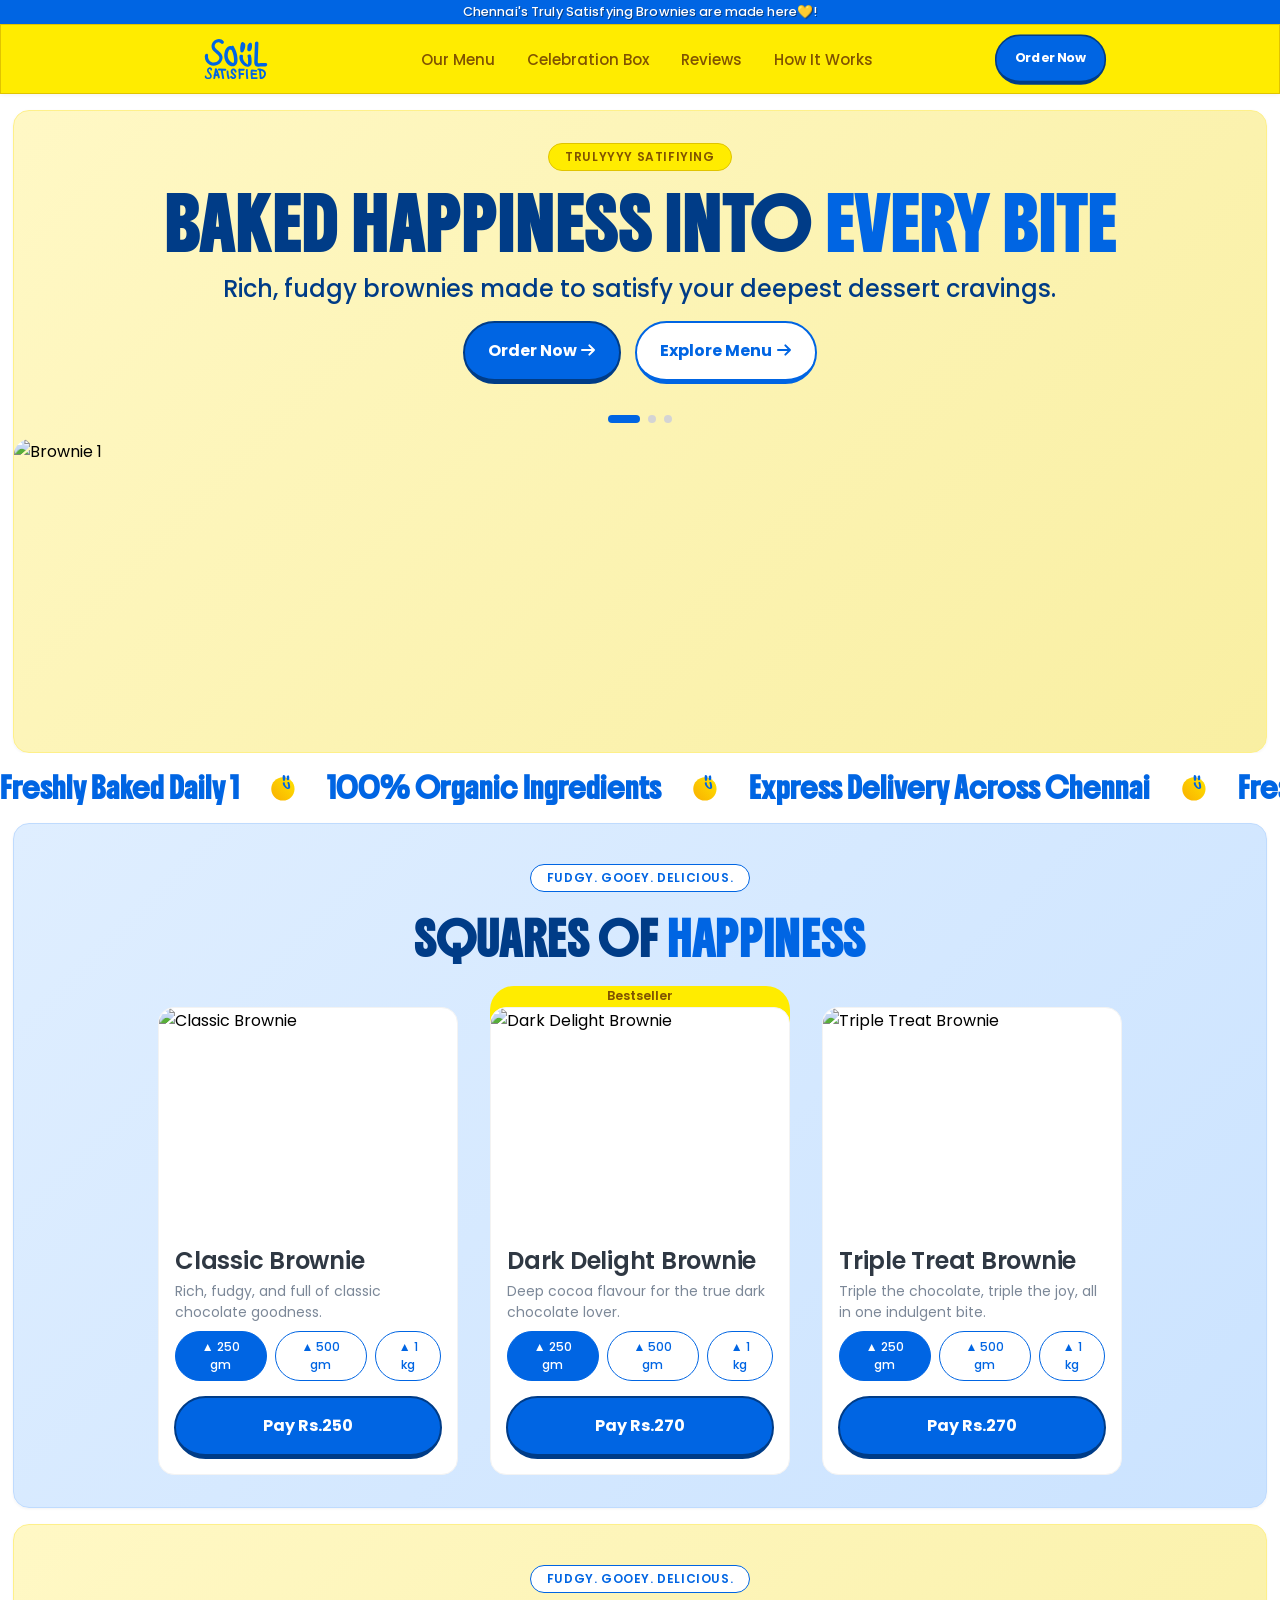
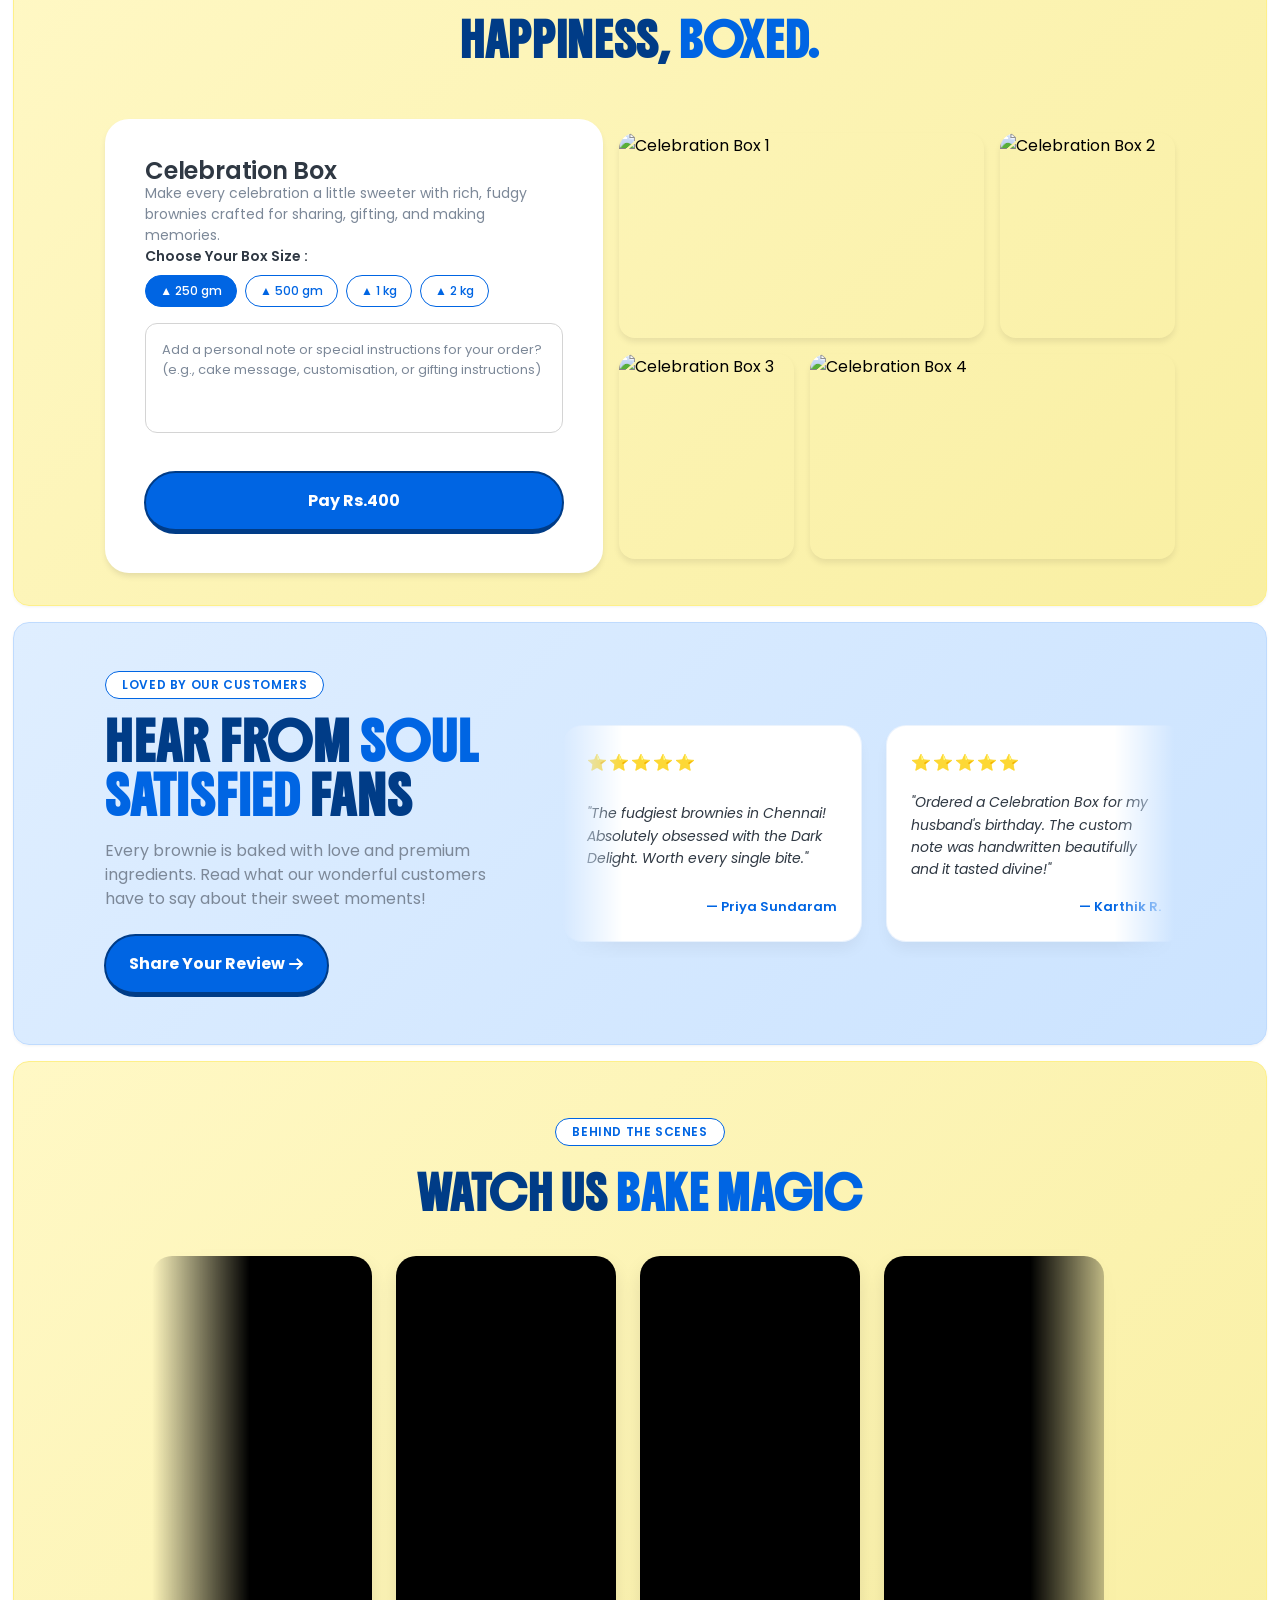
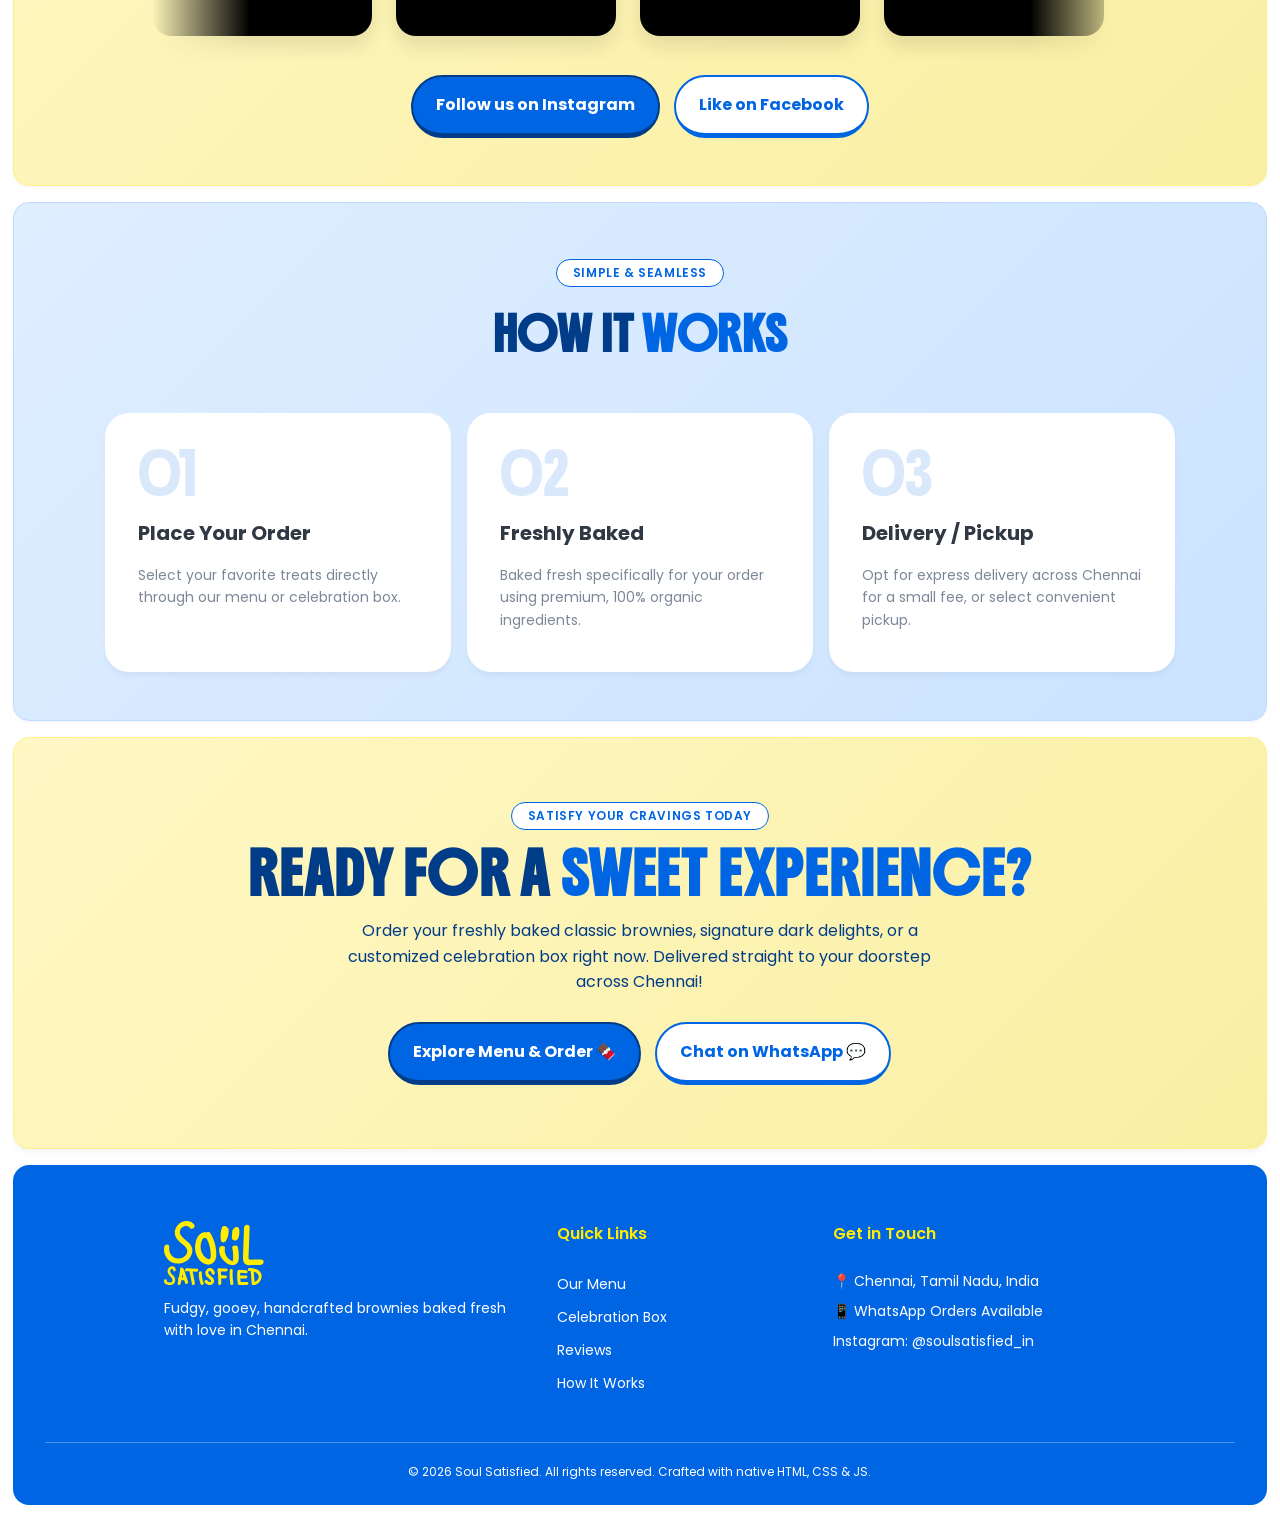
==== index.html @ 7619c9ec "Add files via upload" ====
<!DOCTYPE html>
<html lang="en">
<head>
    <meta charset="UTF-8">
    <meta name="viewport" content="width=device-width, initial-scale=1.0">
    <title>Soulsatisfied - Squares of Happiness</title>
    <!-- Google Fonts: Boldonse & Poppins -->
    <link rel="preconnect" href="https://fonts.googleapis.com">
    <link rel="preconnect" href="https://fonts.gstatic.com" crossorigin>
    <link href="https://fonts.googleapis.com/css2?family=Boldonse&family=Poppins:wght@400;500;600;700&display=swap" rel="stylesheet">
    <!-- Link to Separate CSS Stylesheet -->
    <link rel="stylesheet" href="styles/main.css">
</head>
<body>

    <!-- FIXED SHOUTOUT TOP BAR -->
    <div class="shoutout-bar">
        <p>Chennai's Truly Satisfying Brownies are made here💛!</p>
    </div>

    <!-- STICKY NAVBAR HEADER -->
    <header class="navbar-header">
        <!-- Logo Slot (Empty for your SVG code) -->
        <div class="nav-logo-slot">
            <svg width="183" height="49" viewBox="0 0 183 49" fill="none" xmlns="http://www.w3.org/2000/svg">
            <path d="M59.831 41.051C59.0086 40.2147 58.0761 39.2668 58.155 38.0372C58.1936 37.4443 58.4799 36.7563 59.172 36.6062C59.3163 36.5721 59.4665 36.5708 59.6114 36.6025C59.7564 36.6342 59.8923 36.698 60.009 36.7892C60.1197 36.8815 60.207 36.9986 60.2637 37.1309C60.3205 37.2631 60.3452 37.4069 60.3358 37.5504C60.3205 37.718 60.3559 37.8863 60.4373 38.0337C60.5188 38.1811 60.6426 38.3008 60.7929 38.3775C60.9644 38.4589 61.1539 38.4957 61.3435 38.4845C61.5332 38.4733 61.717 38.4144 61.8777 38.3135C62.0174 38.2268 62.1332 38.1068 62.2146 37.9643C62.296 37.8218 62.3405 37.6613 62.344 37.4974C62.3746 37.0253 62.2845 36.5533 62.0822 36.1254C61.88 35.6976 61.5721 35.3278 61.1875 35.0508C60.8176 34.8025 60.3934 34.6461 59.9504 34.5948C59.5074 34.5436 59.0586 34.5989 58.6415 34.7562C56.6498 35.4443 55.9008 37.5394 56.2074 39.1607C56.4644 40.5276 57.3657 41.4956 58.2376 42.4325C58.5276 42.7436 58.8269 43.0656 59.0949 43.395C59.4436 43.8214 59.9117 44.4783 59.9485 45.2249C59.9723 45.6878 59.8365 46.3521 59.3776 46.6888C58.6708 47.2158 57.496 46.9706 56.9325 46.8535C56.1982 46.6998 55.3299 46.3374 55.4346 45.4939C55.5153 44.8424 55.0454 44.5442 54.5736 44.5442C54.2942 44.5384 54.0225 44.636 53.811 44.8181C53.5994 45.0002 53.4631 45.254 53.4282 45.5305C53.3685 45.9857 53.4259 46.4487 53.5952 46.8757C53.7644 47.3028 54.0398 47.6798 54.3956 47.9715C55.1849 48.6339 56.2312 48.8279 57.0518 48.923C57.3521 48.9596 57.6542 48.9792 57.9568 48.9816C58.626 48.9935 59.2892 48.8546 59.8971 48.5754C60.7235 48.157 61.3622 47.4445 61.6868 46.579C62.2889 45.0254 61.8704 43.3529 60.4845 41.7445C60.288 41.5158 60.0659 41.2907 59.831 41.051Z" fill="#0065E3"/>
            <path d="M71.0396 44.3008C71.0626 44.2277 71.0767 44.1522 71.0818 44.0758C71.0974 43.9017 71.0686 43.7265 70.9979 43.5665C70.9273 43.4065 70.8173 43.267 70.678 43.1608L69.896 40.6887C69.7987 40.3813 69.7124 40.0647 69.6188 39.7445C69.1874 38.233 68.7413 36.6703 67.4913 35.7188C67.3809 35.6427 67.2552 35.5916 67.123 35.5691C66.9907 35.5467 66.8552 35.5534 66.7258 35.5888C66.3791 35.6683 66.0732 35.8706 65.8649 36.1579C65.7386 36.3286 65.6646 36.5322 65.6519 36.7439C65.6392 36.9556 65.6883 37.1665 65.7933 37.351L64.7121 43.1553C64.535 43.2561 64.3846 43.3975 64.2732 43.5677C64.1618 43.738 64.0926 43.9322 64.0714 44.1343C64.0588 44.2863 64.0796 44.4391 64.1322 44.5822C64.1848 44.7254 64.268 44.8554 64.3761 44.9632L63.8346 47.8618C63.8099 47.994 63.8154 48.1302 63.8507 48.26C63.886 48.3899 63.9501 48.5102 64.0384 48.612C64.1374 48.7303 64.2612 48.8257 64.401 48.8914C64.5408 48.9571 64.6933 48.9917 64.8479 48.9926H64.8681C65.1817 48.975 65.4795 48.8496 65.7107 48.6377C65.942 48.4258 66.0925 48.1406 66.1365 47.8306L66.623 45.2469H68.846L69.5086 47.3402C69.6739 47.8599 70.1493 48.2954 70.8413 48.0978C71.1856 47.9829 71.4764 47.7476 71.66 47.4354C71.7343 47.3224 71.7839 47.1951 71.8057 47.0618C71.8275 46.9284 71.821 46.792 71.7867 46.6614L71.0396 44.3008ZM68.1227 42.9577H67.0434L67.4454 40.804L67.5004 40.9869C67.5996 41.3078 67.6993 41.6262 67.7997 41.9421L68.1227 42.9577Z" fill="#0065E3"/>
            <path d="M78.6189 36.4251L70.7347 36.1104C70.4365 36.1065 70.1483 36.218 69.9307 36.4215C69.6729 36.6399 69.5049 36.9455 69.459 37.2797C69.3966 37.8927 69.8408 38.3776 70.4888 38.4014L72.921 38.4984L74.7567 48.2058C74.7816 48.3888 74.8624 48.5597 74.9882 48.6952C75.114 48.8308 75.2787 48.9244 75.4597 48.9634C75.5445 48.9833 75.6314 48.9931 75.7186 48.9926C76.082 48.988 76.4305 48.8476 76.6951 48.5992C76.8384 48.4685 76.9455 48.3032 77.006 48.1192C77.0664 47.9352 77.0782 47.7388 77.0402 47.5489L75.3478 38.5953L78.3766 38.7161C78.6746 38.7185 78.9623 38.6072 79.1806 38.405C79.4374 38.186 79.6046 37.8806 79.6505 37.5468C79.7111 36.9338 79.2687 36.4526 78.6189 36.4251Z" fill="#0065E3"/>
            <path d="M82.3269 39.5542C82.3434 38.9046 81.9194 38.4417 81.3154 38.4417H81.2897C80.9472 38.4603 80.6242 38.6066 80.3848 38.8515C80.1674 39.0501 80.0358 39.3249 80.0176 39.6183C79.9252 42.6306 80.4343 45.6311 81.5155 48.4455C81.566 48.5684 81.6448 48.6777 81.7456 48.7645C81.8464 48.8513 81.9663 48.9132 82.0956 48.9451C82.2048 48.9765 82.3179 48.9925 82.4315 48.9927C82.6497 48.9934 82.8642 48.9373 83.0538 48.8298C83.3235 48.6818 83.5303 48.4413 83.6359 48.153C83.7416 47.8648 83.7389 47.5481 83.6284 47.2616C82.6927 44.8021 82.2505 42.1835 82.3269 39.5542Z" fill="#0065E3"/>
            <path d="M89.2235 41.9715C89.0271 41.8104 88.8325 41.6512 88.6453 41.4884C87.3218 40.3465 86.9565 39.395 87.5274 38.5844C87.6262 38.4374 87.7769 38.3329 87.9496 38.2916C88.1061 38.2653 88.2663 38.2709 88.4206 38.308C88.5748 38.3451 88.72 38.413 88.8472 38.5075C89.4236 38.901 89.7228 39.6347 89.989 40.2825L90.0789 40.5003C90.1379 40.663 90.2452 40.8039 90.3865 40.9043C90.5279 41.0046 90.6966 41.0597 90.8701 41.062C91.0967 41.0569 91.319 40.9995 91.5196 40.8944C91.7202 40.7893 91.8938 40.6394 92.0266 40.4563C92.1542 40.2975 92.2367 40.1074 92.2655 39.9059C92.2942 39.7044 92.2681 39.4989 92.1899 39.3108C91.5658 37.8177 90.681 36.2568 88.8619 36.0171C88.4466 35.96 88.0242 35.9853 87.6188 36.0914C87.2133 36.1976 86.8329 36.3825 86.4994 36.6356C85.734 37.2208 85.2139 38.0686 85.04 39.0144C84.6913 40.8443 85.8404 42.2752 86.8647 43.1609C87.0721 43.3439 87.2869 43.5122 87.4962 43.6787C87.9003 43.9888 88.2841 44.3244 88.6453 44.6833C89.0712 45.1298 89.5411 45.7117 89.3795 46.2607C89.2712 46.6266 88.6765 46.7584 88.3075 46.709C87.5733 46.6102 87.0134 46.0283 86.5141 45.5141L86.3672 45.364C85.8716 44.8608 85.1594 45.0383 84.7151 45.4738C84.3076 45.8691 84.091 46.5223 84.583 47.0219C85.5357 47.9899 86.6701 48.9963 88.2121 48.9963C88.3995 48.9958 88.5867 48.9811 88.7719 48.9524C89.6912 48.8154 90.5215 48.3288 91.0885 47.5946C91.3437 47.2653 91.5273 46.8867 91.6278 46.4829C91.7283 46.079 91.7434 45.6588 91.6723 45.2488C91.4043 43.7611 90.3029 42.8516 89.2235 41.9715Z" fill="#0065E3"/>
            <path d="M100.443 41.5818L97.0582 41.5653C97.0013 40.5808 96.9205 39.6 96.8214 38.6466L100.847 38.6229C101.174 38.6108 101.484 38.4769 101.717 38.2477C101.946 38.041 102.089 37.7564 102.117 37.4499C102.133 37.3073 102.117 37.1631 102.073 37.0269C102.028 36.8906 101.954 36.7655 101.857 36.6599C101.759 36.5542 101.641 36.4705 101.508 36.4142C101.376 36.358 101.233 36.3305 101.089 36.3337L96.4121 36.3593C96.1275 36.019 95.5897 35.9531 95.0812 36.2001C94.8329 36.3086 94.6262 36.4938 94.4916 36.7284C94.3571 36.9631 94.3019 37.2346 94.3341 37.503C94.7903 40.9415 94.9591 44.4119 94.8389 47.8783C94.8169 48.5169 95.2501 48.9927 95.8504 48.9927H95.8742C96.2131 48.9724 96.5326 48.8284 96.7719 48.5883C96.9886 48.3871 97.12 48.1108 97.139 47.8161C97.1849 46.5041 97.1922 45.1738 97.161 43.8581L100.21 43.8727C100.532 43.8625 100.839 43.7319 101.069 43.5068C101.301 43.2988 101.447 43.0115 101.477 42.7016C101.494 42.5581 101.479 42.4126 101.435 42.2751C101.39 42.1376 101.316 42.0114 101.218 41.905C101.12 41.7987 101 41.7147 100.866 41.6589C100.732 41.6031 100.588 41.5768 100.443 41.5818Z" fill="#0065E3"/>
            <path d="M105.948 37.7535C106 37.0033 105.425 36.6446 104.829 36.6758C104.525 36.6825 104.235 36.8026 104.015 37.0123C103.796 37.222 103.664 37.5061 103.644 37.8084C103.404 41.2786 103.564 44.7649 104.124 48.1984C104.148 48.426 104.26 48.6355 104.435 48.7833C104.61 48.9312 104.836 49.0061 105.065 48.9926C105.189 48.9922 105.313 48.975 105.432 48.9413C106.007 48.784 106.534 48.2515 106.411 47.5452C105.88 44.3098 105.725 41.0243 105.948 37.7535Z" fill="#0065E3"/>
            <path d="M116.933 46.5864H116.909L112.052 46.6888C111.907 45.7739 111.8 44.837 111.736 43.9074L115.885 43.9953H115.905C116.218 43.9755 116.515 43.8474 116.744 43.633C116.973 43.4185 117.12 43.1312 117.159 42.8205C117.173 42.6778 117.157 42.5336 117.112 42.3975C117.066 42.2614 116.992 42.1364 116.895 42.0309C116.797 41.9254 116.678 41.8417 116.546 41.7854C116.414 41.7291 116.271 41.7015 116.127 41.7043L111.652 41.6091C111.652 40.9504 111.668 40.2916 111.705 39.6493L116.057 40.0336C116.206 40.0387 116.353 40.0143 116.492 39.9619C116.631 39.9094 116.757 39.8299 116.865 39.728C117.129 39.5107 117.298 39.1998 117.337 38.8607C117.373 38.2312 116.981 37.803 116.312 37.7444L111.018 37.276C110.793 37.2656 110.571 37.33 110.387 37.459C110.143 37.5224 109.924 37.6605 109.763 37.8537C109.601 38.047 109.504 38.2858 109.486 38.5368C109.186 41.7541 109.327 44.9972 109.906 48.1765C109.942 48.4099 110.066 48.6209 110.252 48.7664C110.439 48.9119 110.674 48.9811 110.91 48.9597C111.001 48.986 111.096 48.9995 111.191 48.9999H111.211L116.678 48.8847C117.009 48.8679 117.323 48.729 117.557 48.4949C117.782 48.2917 117.921 48.0112 117.946 47.7099C117.962 47.568 117.948 47.4244 117.904 47.2884C117.861 47.1525 117.789 47.0273 117.693 46.9211C117.597 46.8149 117.48 46.7302 117.349 46.6725C117.218 46.6148 117.076 46.5854 116.933 46.5864Z" fill="#0065E3"/>
            <path d="M127.796 40.513C127.04 38.2586 125.105 36.9155 121.709 36.2897C121.57 36.1221 121.385 35.9983 121.176 35.9334C120.968 35.8684 120.745 35.8651 120.534 35.9237C120.428 35.9556 120.326 36.0011 120.232 36.0591C119.796 36.0061 119.328 35.9585 118.807 35.9127C118.666 35.9055 118.526 35.9262 118.393 35.9736C118.26 36.0211 118.138 36.0943 118.034 36.189C117.759 36.4128 117.578 36.7315 117.528 37.082C117.456 37.7865 117.99 38.1525 118.552 38.2019C118.91 38.2348 119.286 38.2678 119.664 38.308L120.459 48.1619C120.471 48.2924 120.513 48.4185 120.582 48.5297C120.652 48.641 120.747 48.7344 120.859 48.8023C121.046 48.9224 121.265 48.986 121.487 48.9853C121.591 48.9861 121.695 48.9719 121.795 48.9432C121.844 48.9289 121.892 48.9112 121.939 48.8901C122.138 48.9351 122.345 48.9351 122.544 48.8901C123.463 48.6945 124.333 48.3158 125.101 47.7769C125.87 47.2379 126.521 46.5498 127.016 45.7537C128.072 44.0886 128.354 42.1709 127.796 40.513ZM125.364 44.2917C124.793 45.3676 123.827 46.1815 122.667 46.5626L122.034 38.7124C123.809 39.1717 124.942 39.9933 125.494 41.1974C125.714 41.6881 125.817 42.2229 125.794 42.7598C125.771 43.2967 125.624 43.821 125.364 44.2917Z" fill="#0065E3"/>
            <path d="M72.1977 16.4503C70.988 15.2536 69.6003 14.2545 68.3282 13.1255C67.7018 12.5831 67.1221 11.9894 66.5953 11.3505C66.2297 10.8579 65.9258 10.3227 65.6903 9.75667C65.1194 7.92681 65.9216 5.73097 67.7095 4.53972C68.5872 3.93975 69.6638 3.70199 70.7136 3.87633C71.7633 4.05068 72.7044 4.62357 73.3395 5.47479C73.9269 6.26529 75.3257 6.1189 76.093 5.41623C76.4816 5.08258 76.7269 4.61305 76.7785 4.10442C76.83 3.59579 76.6839 3.08682 76.3702 2.68241C73.4772 -1.21338 67.1368 -0.761398 63.7041 3.36129C60.534 7.17107 61.3178 11.7549 64.1061 14.7577C65.2075 15.9489 66.5274 16.9279 67.7683 17.9746C69.0092 19.0213 70.1987 20.0954 70.8136 21.4093C71.0931 21.9456 71.2266 22.5456 71.201 23.1495C71.19 24.165 70.7604 25.1898 70.1198 26.048C68.7173 27.9254 66.3769 28.736 64.2457 28.6958C59.7593 28.6098 56.7195 24.2529 57.4537 19.9252C57.6373 18.8804 56.7066 18.0112 55.7062 18.0332C54.5956 18.0569 53.742 18.9591 53.5658 20.0076C52.7636 24.7652 55.2307 29.4625 59.2912 31.4497C63.6968 33.6071 69.938 32.5202 73.2826 27.9291C74.7805 25.876 75.4689 23.2318 74.9163 20.9609C74.474 19.1805 73.4552 17.6965 72.1977 16.4503Z" fill="#0065E3"/>
            <path d="M88.9189 9.31018C88.7675 9.05678 88.5633 8.83876 88.3201 8.67088C88.0768 8.503 87.8002 8.38918 87.509 8.33713C87.2178 8.28508 86.9188 8.296 86.6322 8.36917C86.3456 8.44234 86.0781 8.57604 85.8478 8.76122C84.3977 8.37146 82.7382 8.71364 81.3156 9.78594C79.5111 11.1437 78.4354 13.3231 77.8278 15.3652C76.6677 19.2079 76.9265 23.2062 78.4777 26.5841C79.9756 29.8449 83.1035 33.2192 87.0777 33.3546C89.5302 33.4388 91.7348 31.8907 92.7003 29.5558C93.5576 27.4917 93.3906 25.1641 93.2694 23.0946C92.991 18.2107 91.4957 13.4731 88.9189 9.31018ZM88.4508 28.9044C87.7716 29.5522 86.4316 28.8111 85.8699 28.4689C84.8547 27.8276 83.9804 26.9879 83.2999 26.0004C81.9393 23.9961 81.2705 21.6047 81.3945 19.1878C81.4583 17.7158 81.7931 16.2681 82.3821 14.9169C82.6501 14.2984 82.9971 13.561 83.5514 13.1181C83.7073 12.9751 83.8966 12.8732 84.1021 12.8217C84.1737 12.8071 84.4087 12.8949 84.2857 12.7833C84.5188 12.9962 84.7959 13.1558 85.0975 13.2506C85.3991 13.3454 85.7179 13.3733 86.0314 13.3322C87.1919 15.5299 88.0284 17.8829 88.515 20.3187C88.8261 21.8438 89.006 23.3926 89.0529 24.9482C89.0768 25.9363 89.3411 28.0553 88.4508 28.9044Z" fill="#0065E3"/>
            <path d="M127.734 29.3619L123.042 29.4369C121.689 29.457 120.066 29.7205 118.767 29.4827C118.056 29.3527 118.053 28.5677 118.033 27.8687C118.007 26.5677 118.126 25.2264 118.174 23.9162L118.864 5.02466C118.906 3.881 118.152 2.91849 116.944 2.9441C115.843 2.96789 114.631 3.96517 114.589 5.11433C114.329 12.2508 114.071 19.3873 113.814 26.5238C113.71 29.3729 113.814 32.7453 116.995 33.5669C118.537 33.9622 120.375 33.7225 121.999 33.6968L127.303 33.6127C130.052 33.5706 130.487 29.3125 127.734 29.3619Z" fill="#0065E3"/>
            <path d="M109.726 19.6818C109.306 18.035 105.113 18.8273 105.532 20.4669C106.118 22.731 106.378 25.0667 106.304 27.4039C106.268 28.478 106.266 29.5997 105.983 30.6702C105.983 30.6995 105.88 30.8843 105.816 31.016C105.537 30.8331 105.102 30.6501 104.852 30.4671C100.95 27.8229 99.2737 24.0991 100.032 20.3607C100.177 19.6507 99.1324 19.0688 98.0292 19.0908C96.8121 19.1164 95.9016 19.7386 95.7566 20.4522C94.993 24.2144 96.4542 28.0315 99.8116 30.9685C101.455 32.4067 104.138 34.6904 107.654 33.4113C109.335 32.8002 110.018 31.662 110.258 30.5805C110.499 29.4991 110.543 28.3938 110.58 27.3142C110.658 24.7427 110.37 22.1731 109.726 19.6818ZM105.733 31.1752V31.1862C105.671 31.1917 105.678 31.1807 105.733 31.1752Z" fill="#0065E3"/>
            <path d="M106.791 5.97065C106.94 5.63346 107.164 5.3339 107.445 5.0939C107.725 4.85391 108.056 4.67955 108.413 4.58361C109.605 4.32011 110.638 4.93129 110.855 6.06764C111.094 7.3666 111.136 8.69407 110.98 10.0055C110.878 10.7737 110.72 11.5333 110.506 12.2782C110.324 13.0442 109.918 13.7391 109.339 14.2746C108.237 15.2572 106.615 15.1694 105.794 14.1977C105.177 13.4658 105.218 12.5143 105.3 11.5572C105.414 10.28 105.527 8.99908 105.638 7.71452C105.699 7.03747 106.174 6.36956 106.791 5.97065Z" fill="#0065E3"/>
            <path d="M97.5537 5.31191C97.6951 4.81785 98.2439 4.28353 98.69 4.04016C99.1801 3.77483 99.8667 3.66137 100.359 3.82606C100.619 3.90269 100.858 4.03742 101.059 4.22005C101.259 4.40267 101.415 4.62838 101.515 4.88006C101.839 4.97232 102.128 5.15754 102.347 5.41264C102.567 5.66774 102.705 5.98145 102.747 6.31468C103.114 9.3669 102.371 12.4832 100.693 15.3176C100.245 16.0752 99.1985 16.4357 98.444 16.3314C98.0491 16.2853 97.6802 16.1115 97.3937 15.8365C97.1073 15.5615 96.9191 15.2006 96.858 14.8089C96.3606 11.7 96.6396 8.48856 97.5537 5.31191Z" fill="#0065E3"/>
            </svg>

        </div>

        <!-- Nav Links -->
        <nav class="nav-links">
            <a href="#products">Our Menu</a>
            <a href="#celebration">Celebration Box</a>
            <a href="#reviews">Reviews</a>
            <a href="#process">How It Works</a>
        </nav>

        <!-- Nav CTA Button -->
        <div class="nav-action">
            <a href="#products" class="btn-primary nav-cta-btn">
                Order Now
            </a>
        </div>
    </header>

    <!-- OUTER CONTAINER 100% WIDTH -->
    <div class="page-container">

        <!-- <div class="dummy-section">

        </div> -->

        <!-- HERO SECTION CONTAINER -->
        <section class="hero-section">

            <!-- FIRST DIV OF HERO SECTION: Header & Actions -->
            <div class="hero-header">
                <div class="badge-yellow">
                    TRULYYYY SATIFIYING
                </div>
                <h1 class="hero-title">
                    BAKED HAPPINESS INTO <span>EVERY BITE</span>
                </h1>
                <p class="hero-description">
                    Rich, fudgy brownies made to satisfy your deepest dessert cravings.
                </p>
                <div class="hero-actions">
                   <button class="btn-primary">
                        Order Now
                        <svg style="width:16px; height:16px;" fill="none" stroke="currentColor" stroke-width="3" viewBox="0 0 24 24"><path stroke-linecap="round" stroke-linejoin="round" d="M14 5l7 7m0 0l-7 7m7-7H3"></path></svg>
                    </button>
                    <button class="btn-outline">
                        Explore Menu 
                        <svg style="width:16px; height:16px;" fill="none" stroke="currentColor" stroke-width="3" viewBox="0 0 24 24"><path stroke-linecap="round" stroke-linejoin="round" d="M14 5l7 7m0 0l-7 7m7-7H3"></path></svg>
                    </button>
                </div>
            </div>

            <!-- SECOND DIV OF HERO SECTION: Image Carousel & Indicators Above -->
            <div class="carousel-wrapper-outer">
                
                <!-- SLIDE INDICATORS -->
                <div class="carousel-dots" id="carousel-dots">
                    <button onclick="currentSlide(0)" class="dot active"></button>
                    <button onclick="currentSlide(1)" class="dot inactive"></button>
                    <button onclick="currentSlide(2)" class="dot inactive"></button>
                </div>

                <!-- CAROUSEL WRAPPER -->
                <div class="carousel-container">
                    <div id="carousel-slides" class="carousel-slides">
                        <!-- Slide 1 -->
                        <div class="slide">
                            <img src="./assets/slide1.png" alt="Brownie 1">
                        </div>
                        <!-- Slide 2 -->
                        <div class="slide">
                            <img src="./assets/slide2.png" alt="Brownie 2">
                        </div>
                        <!-- Slide 3 -->
                        <div class="slide">
                            <img src="./assets/slide1.png" alt="Brownie 3">
                        </div>
                    </div>
                </div>

            </div>

        </section>

        <!-- INFINITE SCROLLING TEXT MARQUEE -->
        <div class="marquee-section">
            <div class="animate-marquee">
                <div class="marquee-track">
                    <div class="marquee-item">Freshly Baked Daily 1</div>
                    <div class="marquee-icon"> 
                        <svg width="24" height="26" viewBox="0 0 47 52" fill="none" xmlns="http://www.w3.org/2000/svg">
                            <path d="M23.2954 51.041C36.1611 51.041 46.5908 40.6365 46.5908 27.8017C46.5908 14.967 36.1611 4.56244 23.2954 4.56244C10.4297 4.56244 2.28882e-05 14.967 2.28882e-05 27.8017C2.28882e-05 40.6365 10.4297 51.041 23.2954 51.041Z" fill="url(#paint0_linear_302_404)"/>
                            <path d="M36.0465 14.8978C35.4642 13.3689 31.6327 14.1027 32.2151 15.6316C33.012 17.7721 33.5331 19.9126 33.717 22.1142C33.8089 23.1233 33.9316 24.1629 33.7783 25.172C33.7783 25.2026 33.717 25.386 33.6557 25.5083C33.3798 25.3249 32.9507 25.172 32.7055 24.9885C28.7514 22.5117 26.759 19.0258 27.0349 15.5399C27.0962 14.8672 26.054 14.3168 25.0119 14.3474C23.8778 14.3779 23.1115 14.9589 23.0502 15.6316C22.7743 19.1481 24.5827 22.7257 28.0464 25.4472C29.7323 26.7926 32.5216 28.9331 35.6481 27.7405C37.15 27.1596 37.6711 26.1199 37.763 25.0803C37.855 24.0712 37.763 23.0315 37.7017 22.0225C37.5178 19.6374 36.9354 17.2523 36.0465 14.8978ZM33.6557 25.6612C33.625 25.6612 33.625 25.6612 33.6557 25.6612C33.5944 25.6612 33.5944 25.6612 33.6557 25.6612Z" fill="#0065E3"/>
                            <path d="M31.7247 2.08562C31.9392 1.47406 32.4296 0.923657 33.0733 0.801345C34.1462 0.55672 35.1883 1.1377 35.5255 2.17736C35.8933 3.3699 36.0772 4.6236 36.1079 5.84672C36.1079 6.55001 36.0466 7.25331 35.924 7.9566C35.832 8.6599 35.5868 9.30204 35.0657 9.82186C34.1462 10.7392 32.6136 10.6475 31.7553 9.76071C31.081 9.08799 31.0197 8.20123 30.989 7.28389C30.9584 6.09134 30.8971 4.8988 30.8664 3.70626C30.8358 3.0947 31.2036 2.45256 31.7247 2.08562Z" fill="#0065E3"/>
                            <path d="M23.0502 1.47402C23.1115 1.01535 23.5712 0.526103 23.9697 0.281479C24.3988 0.0368544 25.0119 -0.085458 25.5023 0.0674322C26.0847 0.2509 26.4832 0.617837 26.6977 1.04593C27.3108 1.2294 27.8318 1.71865 28.0158 2.39136C28.7207 5.23512 28.3836 8.17061 27.1268 10.8003C26.7897 11.5036 25.8701 11.84 25.1345 11.7482C24.3682 11.6565 23.6938 11.0755 23.4793 10.3111C22.6517 7.43674 22.5597 4.44009 23.0502 1.47402Z" fill="#0065E3"/>
                            <defs>
                                <linearGradient id="paint0_linear_302_404" x1="3.62752" y1="47.4209" x2="53.86" y2="-2.93288" gradientUnits="userSpaceOnUse">
                                    <stop stop-color="#FAB301"/>
                                    <stop offset="1" stop-color="#FFEC00"/>
                                </linearGradient>
                            </defs>
                        </svg>
                    </div>
                    <div class="marquee-item">100% Organic Ingredients</div>
                    <div class="marquee-icon">
                         <svg width="24" height="26" viewBox="0 0 47 52" fill="none" xmlns="http://www.w3.org/2000/svg">
                            <path d="M23.2954 51.041C36.1611 51.041 46.5908 40.6365 46.5908 27.8017C46.5908 14.967 36.1611 4.56244 23.2954 4.56244C10.4297 4.56244 2.28882e-05 14.967 2.28882e-05 27.8017C2.28882e-05 40.6365 10.4297 51.041 23.2954 51.041Z" fill="url(#paint0_linear_302_404)"/>
                            <path d="M36.0465 14.8978C35.4642 13.3689 31.6327 14.1027 32.2151 15.6316C33.012 17.7721 33.5331 19.9126 33.717 22.1142C33.8089 23.1233 33.9316 24.1629 33.7783 25.172C33.7783 25.2026 33.717 25.386 33.6557 25.5083C33.3798 25.3249 32.9507 25.172 32.7055 24.9885C28.7514 22.5117 26.759 19.0258 27.0349 15.5399C27.0962 14.8672 26.054 14.3168 25.0119 14.3474C23.8778 14.3779 23.1115 14.9589 23.0502 15.6316C22.7743 19.1481 24.5827 22.7257 28.0464 25.4472C29.7323 26.7926 32.5216 28.9331 35.6481 27.7405C37.15 27.1596 37.6711 26.1199 37.763 25.0803C37.855 24.0712 37.763 23.0315 37.7017 22.0225C37.5178 19.6374 36.9354 17.2523 36.0465 14.8978ZM33.6557 25.6612C33.625 25.6612 33.625 25.6612 33.6557 25.6612C33.5944 25.6612 33.5944 25.6612 33.6557 25.6612Z" fill="#0065E3"/>
                            <path d="M31.7247 2.08562C31.9392 1.47406 32.4296 0.923657 33.0733 0.801345C34.1462 0.55672 35.1883 1.1377 35.5255 2.17736C35.8933 3.3699 36.0772 4.6236 36.1079 5.84672C36.1079 6.55001 36.0466 7.25331 35.924 7.9566C35.832 8.6599 35.5868 9.30204 35.0657 9.82186C34.1462 10.7392 32.6136 10.6475 31.7553 9.76071C31.081 9.08799 31.0197 8.20123 30.989 7.28389C30.9584 6.09134 30.8971 4.8988 30.8664 3.70626C30.8358 3.0947 31.2036 2.45256 31.7247 2.08562Z" fill="#0065E3"/>
                            <path d="M23.0502 1.47402C23.1115 1.01535 23.5712 0.526103 23.9697 0.281479C24.3988 0.0368544 25.0119 -0.085458 25.5023 0.0674322C26.0847 0.2509 26.4832 0.617837 26.6977 1.04593C27.3108 1.2294 27.8318 1.71865 28.0158 2.39136C28.7207 5.23512 28.3836 8.17061 27.1268 10.8003C26.7897 11.5036 25.8701 11.84 25.1345 11.7482C24.3682 11.6565 23.6938 11.0755 23.4793 10.3111C22.6517 7.43674 22.5597 4.44009 23.0502 1.47402Z" fill="#0065E3"/>
                            <defs>
                                <linearGradient id="paint0_linear_302_404" x1="3.62752" y1="47.4209" x2="53.86" y2="-2.93288" gradientUnits="userSpaceOnUse">
                                    <stop stop-color="#FAB301"/>
                                    <stop offset="1" stop-color="#FFEC00"/>
                                </linearGradient>
                            </defs>
                        </svg>
                    </div>
                    <div class="marquee-item">Express Delivery Across Chennai</div>
                    <div class="marquee-icon">
                        <svg width="24" height="26" viewBox="0 0 47 52" fill="none" xmlns="http://www.w3.org/2000/svg">
                            <path d="M23.2954 51.041C36.1611 51.041 46.5908 40.6365 46.5908 27.8017C46.5908 14.967 36.1611 4.56244 23.2954 4.56244C10.4297 4.56244 2.28882e-05 14.967 2.28882e-05 27.8017C2.28882e-05 40.6365 10.4297 51.041 23.2954 51.041Z" fill="url(#paint0_linear_302_404)"/>
                            <path d="M36.0465 14.8978C35.4642 13.3689 31.6327 14.1027 32.2151 15.6316C33.012 17.7721 33.5331 19.9126 33.717 22.1142C33.8089 23.1233 33.9316 24.1629 33.7783 25.172C33.7783 25.2026 33.717 25.386 33.6557 25.5083C33.3798 25.3249 32.9507 25.172 32.7055 24.9885C28.7514 22.5117 26.759 19.0258 27.0349 15.5399C27.0962 14.8672 26.054 14.3168 25.0119 14.3474C23.8778 14.3779 23.1115 14.9589 23.0502 15.6316C22.7743 19.1481 24.5827 22.7257 28.0464 25.4472C29.7323 26.7926 32.5216 28.9331 35.6481 27.7405C37.15 27.1596 37.6711 26.1199 37.763 25.0803C37.855 24.0712 37.763 23.0315 37.7017 22.0225C37.5178 19.6374 36.9354 17.2523 36.0465 14.8978ZM33.6557 25.6612C33.625 25.6612 33.625 25.6612 33.6557 25.6612C33.5944 25.6612 33.5944 25.6612 33.6557 25.6612Z" fill="#0065E3"/>
                            <path d="M31.7247 2.08562C31.9392 1.47406 32.4296 0.923657 33.0733 0.801345C34.1462 0.55672 35.1883 1.1377 35.5255 2.17736C35.8933 3.3699 36.0772 4.6236 36.1079 5.84672C36.1079 6.55001 36.0466 7.25331 35.924 7.9566C35.832 8.6599 35.5868 9.30204 35.0657 9.82186C34.1462 10.7392 32.6136 10.6475 31.7553 9.76071C31.081 9.08799 31.0197 8.20123 30.989 7.28389C30.9584 6.09134 30.8971 4.8988 30.8664 3.70626C30.8358 3.0947 31.2036 2.45256 31.7247 2.08562Z" fill="#0065E3"/>
                            <path d="M23.0502 1.47402C23.1115 1.01535 23.5712 0.526103 23.9697 0.281479C24.3988 0.0368544 25.0119 -0.085458 25.5023 0.0674322C26.0847 0.2509 26.4832 0.617837 26.6977 1.04593C27.3108 1.2294 27.8318 1.71865 28.0158 2.39136C28.7207 5.23512 28.3836 8.17061 27.1268 10.8003C26.7897 11.5036 25.8701 11.84 25.1345 11.7482C24.3682 11.6565 23.6938 11.0755 23.4793 10.3111C22.6517 7.43674 22.5597 4.44009 23.0502 1.47402Z" fill="#0065E3"/>
                            <defs>
                                <linearGradient id="paint0_linear_302_404" x1="3.62752" y1="47.4209" x2="53.86" y2="-2.93288" gradientUnits="userSpaceOnUse">
                                    <stop stop-color="#FAB301"/>
                                    <stop offset="1" stop-color="#FFEC00"/>
                                </linearGradient>
                            </defs>
                        </svg>
                    </div>
                </div>
                <!-- Duplicated track for seamless loop effect -->
                <div class="marquee-track">
                    <div class="marquee-item">Freshly Baked Daily 2</div>
                    <div class="marquee-icon">
                        <svg width="24" height="26" viewBox="0 0 47 52" fill="none" xmlns="http://www.w3.org/2000/svg">
                            <path d="M23.2954 51.041C36.1611 51.041 46.5908 40.6365 46.5908 27.8017C46.5908 14.967 36.1611 4.56244 23.2954 4.56244C10.4297 4.56244 2.28882e-05 14.967 2.28882e-05 27.8017C2.28882e-05 40.6365 10.4297 51.041 23.2954 51.041Z" fill="url(#paint0_linear_302_404)"/>
                            <path d="M36.0465 14.8978C35.4642 13.3689 31.6327 14.1027 32.2151 15.6316C33.012 17.7721 33.5331 19.9126 33.717 22.1142C33.8089 23.1233 33.9316 24.1629 33.7783 25.172C33.7783 25.2026 33.717 25.386 33.6557 25.5083C33.3798 25.3249 32.9507 25.172 32.7055 24.9885C28.7514 22.5117 26.759 19.0258 27.0349 15.5399C27.0962 14.8672 26.054 14.3168 25.0119 14.3474C23.8778 14.3779 23.1115 14.9589 23.0502 15.6316C22.7743 19.1481 24.5827 22.7257 28.0464 25.4472C29.7323 26.7926 32.5216 28.9331 35.6481 27.7405C37.15 27.1596 37.6711 26.1199 37.763 25.0803C37.855 24.0712 37.763 23.0315 37.7017 22.0225C37.5178 19.6374 36.9354 17.2523 36.0465 14.8978ZM33.6557 25.6612C33.625 25.6612 33.625 25.6612 33.6557 25.6612C33.5944 25.6612 33.5944 25.6612 33.6557 25.6612Z" fill="#0065E3"/>
                            <path d="M31.7247 2.08562C31.9392 1.47406 32.4296 0.923657 33.0733 0.801345C34.1462 0.55672 35.1883 1.1377 35.5255 2.17736C35.8933 3.3699 36.0772 4.6236 36.1079 5.84672C36.1079 6.55001 36.0466 7.25331 35.924 7.9566C35.832 8.6599 35.5868 9.30204 35.0657 9.82186C34.1462 10.7392 32.6136 10.6475 31.7553 9.76071C31.081 9.08799 31.0197 8.20123 30.989 7.28389C30.9584 6.09134 30.8971 4.8988 30.8664 3.70626C30.8358 3.0947 31.2036 2.45256 31.7247 2.08562Z" fill="#0065E3"/>
                            <path d="M23.0502 1.47402C23.1115 1.01535 23.5712 0.526103 23.9697 0.281479C24.3988 0.0368544 25.0119 -0.085458 25.5023 0.0674322C26.0847 0.2509 26.4832 0.617837 26.6977 1.04593C27.3108 1.2294 27.8318 1.71865 28.0158 2.39136C28.7207 5.23512 28.3836 8.17061 27.1268 10.8003C26.7897 11.5036 25.8701 11.84 25.1345 11.7482C24.3682 11.6565 23.6938 11.0755 23.4793 10.3111C22.6517 7.43674 22.5597 4.44009 23.0502 1.47402Z" fill="#0065E3"/>
                            <defs>
                                <linearGradient id="paint0_linear_302_404" x1="3.62752" y1="47.4209" x2="53.86" y2="-2.93288" gradientUnits="userSpaceOnUse">
                                    <stop stop-color="#FAB301"/>
                                    <stop offset="1" stop-color="#FFEC00"/>
                                </linearGradient>
                            </defs>
                        </svg>
                    </div>
                    <div class="marquee-item">100% Organic Ingredients</div>
                    <div class="marquee-icon">
                         <svg width="24" height="26" viewBox="0 0 47 52" fill="none" xmlns="http://www.w3.org/2000/svg">
                            <path d="M23.2954 51.041C36.1611 51.041 46.5908 40.6365 46.5908 27.8017C46.5908 14.967 36.1611 4.56244 23.2954 4.56244C10.4297 4.56244 2.28882e-05 14.967 2.28882e-05 27.8017C2.28882e-05 40.6365 10.4297 51.041 23.2954 51.041Z" fill="url(#paint0_linear_302_404)"/>
                            <path d="M36.0465 14.8978C35.4642 13.3689 31.6327 14.1027 32.2151 15.6316C33.012 17.7721 33.5331 19.9126 33.717 22.1142C33.8089 23.1233 33.9316 24.1629 33.7783 25.172C33.7783 25.2026 33.717 25.386 33.6557 25.5083C33.3798 25.3249 32.9507 25.172 32.7055 24.9885C28.7514 22.5117 26.759 19.0258 27.0349 15.5399C27.0962 14.8672 26.054 14.3168 25.0119 14.3474C23.8778 14.3779 23.1115 14.9589 23.0502 15.6316C22.7743 19.1481 24.5827 22.7257 28.0464 25.4472C29.7323 26.7926 32.5216 28.9331 35.6481 27.7405C37.15 27.1596 37.6711 26.1199 37.763 25.0803C37.855 24.0712 37.763 23.0315 37.7017 22.0225C37.5178 19.6374 36.9354 17.2523 36.0465 14.8978ZM33.6557 25.6612C33.625 25.6612 33.625 25.6612 33.6557 25.6612C33.5944 25.6612 33.5944 25.6612 33.6557 25.6612Z" fill="#0065E3"/>
                            <path d="M31.7247 2.08562C31.9392 1.47406 32.4296 0.923657 33.0733 0.801345C34.1462 0.55672 35.1883 1.1377 35.5255 2.17736C35.8933 3.3699 36.0772 4.6236 36.1079 5.84672C36.1079 6.55001 36.0466 7.25331 35.924 7.9566C35.832 8.6599 35.5868 9.30204 35.0657 9.82186C34.1462 10.7392 32.6136 10.6475 31.7553 9.76071C31.081 9.08799 31.0197 8.20123 30.989 7.28389C30.9584 6.09134 30.8971 4.8988 30.8664 3.70626C30.8358 3.0947 31.2036 2.45256 31.7247 2.08562Z" fill="#0065E3"/>
                            <path d="M23.0502 1.47402C23.1115 1.01535 23.5712 0.526103 23.9697 0.281479C24.3988 0.0368544 25.0119 -0.085458 25.5023 0.0674322C26.0847 0.2509 26.4832 0.617837 26.6977 1.04593C27.3108 1.2294 27.8318 1.71865 28.0158 2.39136C28.7207 5.23512 28.3836 8.17061 27.1268 10.8003C26.7897 11.5036 25.8701 11.84 25.1345 11.7482C24.3682 11.6565 23.6938 11.0755 23.4793 10.3111C22.6517 7.43674 22.5597 4.44009 23.0502 1.47402Z" fill="#0065E3"/>
                            <defs>
                                <linearGradient id="paint0_linear_302_404" x1="3.62752" y1="47.4209" x2="53.86" y2="-2.93288" gradientUnits="userSpaceOnUse">
                                    <stop stop-color="#FAB301"/>
                                    <stop offset="1" stop-color="#FFEC00"/>
                                </linearGradient>
                            </defs>
                        </svg>
                    </div>
                    <div class="marquee-item">Express Delivery Across Chennai</div>
                    <div class="marquee-icon">
                        <svg width="24" height="26" viewBox="0 0 47 52" fill="none" xmlns="http://www.w3.org/2000/svg">
                            <path d="M23.2954 51.041C36.1611 51.041 46.5908 40.6365 46.5908 27.8017C46.5908 14.967 36.1611 4.56244 23.2954 4.56244C10.4297 4.56244 2.28882e-05 14.967 2.28882e-05 27.8017C2.28882e-05 40.6365 10.4297 51.041 23.2954 51.041Z" fill="url(#paint0_linear_302_404)"/>
                            <path d="M36.0465 14.8978C35.4642 13.3689 31.6327 14.1027 32.2151 15.6316C33.012 17.7721 33.5331 19.9126 33.717 22.1142C33.8089 23.1233 33.9316 24.1629 33.7783 25.172C33.7783 25.2026 33.717 25.386 33.6557 25.5083C33.3798 25.3249 32.9507 25.172 32.7055 24.9885C28.7514 22.5117 26.759 19.0258 27.0349 15.5399C27.0962 14.8672 26.054 14.3168 25.0119 14.3474C23.8778 14.3779 23.1115 14.9589 23.0502 15.6316C22.7743 19.1481 24.5827 22.7257 28.0464 25.4472C29.7323 26.7926 32.5216 28.9331 35.6481 27.7405C37.15 27.1596 37.6711 26.1199 37.763 25.0803C37.855 24.0712 37.763 23.0315 37.7017 22.0225C37.5178 19.6374 36.9354 17.2523 36.0465 14.8978ZM33.6557 25.6612C33.625 25.6612 33.625 25.6612 33.6557 25.6612C33.5944 25.6612 33.5944 25.6612 33.6557 25.6612Z" fill="#0065E3"/>
                            <path d="M31.7247 2.08562C31.9392 1.47406 32.4296 0.923657 33.0733 0.801345C34.1462 0.55672 35.1883 1.1377 35.5255 2.17736C35.8933 3.3699 36.0772 4.6236 36.1079 5.84672C36.1079 6.55001 36.0466 7.25331 35.924 7.9566C35.832 8.6599 35.5868 9.30204 35.0657 9.82186C34.1462 10.7392 32.6136 10.6475 31.7553 9.76071C31.081 9.08799 31.0197 8.20123 30.989 7.28389C30.9584 6.09134 30.8971 4.8988 30.8664 3.70626C30.8358 3.0947 31.2036 2.45256 31.7247 2.08562Z" fill="#0065E3"/>
                            <path d="M23.0502 1.47402C23.1115 1.01535 23.5712 0.526103 23.9697 0.281479C24.3988 0.0368544 25.0119 -0.085458 25.5023 0.0674322C26.0847 0.2509 26.4832 0.617837 26.6977 1.04593C27.3108 1.2294 27.8318 1.71865 28.0158 2.39136C28.7207 5.23512 28.3836 8.17061 27.1268 10.8003C26.7897 11.5036 25.8701 11.84 25.1345 11.7482C24.3682 11.6565 23.6938 11.0755 23.4793 10.3111C22.6517 7.43674 22.5597 4.44009 23.0502 1.47402Z" fill="#0065E3"/>
                            <defs>
                                <linearGradient id="paint0_linear_302_404" x1="3.62752" y1="47.4209" x2="53.86" y2="-2.93288" gradientUnits="userSpaceOnUse">
                                    <stop stop-color="#FAB301"/>
                                    <stop offset="1" stop-color="#FFEC00"/>
                                </linearGradient>
                            </defs>
                        </svg>
                    </div>
                </div>
                 <!-- Duplicated track for seamless loop effect -->
                <div class="marquee-track">
                    <div class="marquee-item">Freshly Baked Daily 3</div>
                    <div class="marquee-icon">
                        <svg width="24" height="26" viewBox="0 0 47 52" fill="none" xmlns="http://www.w3.org/2000/svg">
                            <path d="M23.2954 51.041C36.1611 51.041 46.5908 40.6365 46.5908 27.8017C46.5908 14.967 36.1611 4.56244 23.2954 4.56244C10.4297 4.56244 2.28882e-05 14.967 2.28882e-05 27.8017C2.28882e-05 40.6365 10.4297 51.041 23.2954 51.041Z" fill="url(#paint0_linear_302_404)"/>
                            <path d="M36.0465 14.8978C35.4642 13.3689 31.6327 14.1027 32.2151 15.6316C33.012 17.7721 33.5331 19.9126 33.717 22.1142C33.8089 23.1233 33.9316 24.1629 33.7783 25.172C33.7783 25.2026 33.717 25.386 33.6557 25.5083C33.3798 25.3249 32.9507 25.172 32.7055 24.9885C28.7514 22.5117 26.759 19.0258 27.0349 15.5399C27.0962 14.8672 26.054 14.3168 25.0119 14.3474C23.8778 14.3779 23.1115 14.9589 23.0502 15.6316C22.7743 19.1481 24.5827 22.7257 28.0464 25.4472C29.7323 26.7926 32.5216 28.9331 35.6481 27.7405C37.15 27.1596 37.6711 26.1199 37.763 25.0803C37.855 24.0712 37.763 23.0315 37.7017 22.0225C37.5178 19.6374 36.9354 17.2523 36.0465 14.8978ZM33.6557 25.6612C33.625 25.6612 33.625 25.6612 33.6557 25.6612C33.5944 25.6612 33.5944 25.6612 33.6557 25.6612Z" fill="#0065E3"/>
                            <path d="M31.7247 2.08562C31.9392 1.47406 32.4296 0.923657 33.0733 0.801345C34.1462 0.55672 35.1883 1.1377 35.5255 2.17736C35.8933 3.3699 36.0772 4.6236 36.1079 5.84672C36.1079 6.55001 36.0466 7.25331 35.924 7.9566C35.832 8.6599 35.5868 9.30204 35.0657 9.82186C34.1462 10.7392 32.6136 10.6475 31.7553 9.76071C31.081 9.08799 31.0197 8.20123 30.989 7.28389C30.9584 6.09134 30.8971 4.8988 30.8664 3.70626C30.8358 3.0947 31.2036 2.45256 31.7247 2.08562Z" fill="#0065E3"/>
                            <path d="M23.0502 1.47402C23.1115 1.01535 23.5712 0.526103 23.9697 0.281479C24.3988 0.0368544 25.0119 -0.085458 25.5023 0.0674322C26.0847 0.2509 26.4832 0.617837 26.6977 1.04593C27.3108 1.2294 27.8318 1.71865 28.0158 2.39136C28.7207 5.23512 28.3836 8.17061 27.1268 10.8003C26.7897 11.5036 25.8701 11.84 25.1345 11.7482C24.3682 11.6565 23.6938 11.0755 23.4793 10.3111C22.6517 7.43674 22.5597 4.44009 23.0502 1.47402Z" fill="#0065E3"/>
                            <defs>
                                <linearGradient id="paint0_linear_302_404" x1="3.62752" y1="47.4209" x2="53.86" y2="-2.93288" gradientUnits="userSpaceOnUse">
                                    <stop stop-color="#FAB301"/>
                                    <stop offset="1" stop-color="#FFEC00"/>
                                </linearGradient>
                            </defs>
                        </svg>
                    </div>
                    <div class="marquee-item">100% Organic Ingredients</div>
                    <div class="marquee-icon">
                         <svg width="24" height="26" viewBox="0 0 47 52" fill="none" xmlns="http://www.w3.org/2000/svg">
                            <path d="M23.2954 51.041C36.1611 51.041 46.5908 40.6365 46.5908 27.8017C46.5908 14.967 36.1611 4.56244 23.2954 4.56244C10.4297 4.56244 2.28882e-05 14.967 2.28882e-05 27.8017C2.28882e-05 40.6365 10.4297 51.041 23.2954 51.041Z" fill="url(#paint0_linear_302_404)"/>
                            <path d="M36.0465 14.8978C35.4642 13.3689 31.6327 14.1027 32.2151 15.6316C33.012 17.7721 33.5331 19.9126 33.717 22.1142C33.8089 23.1233 33.9316 24.1629 33.7783 25.172C33.7783 25.2026 33.717 25.386 33.6557 25.5083C33.3798 25.3249 32.9507 25.172 32.7055 24.9885C28.7514 22.5117 26.759 19.0258 27.0349 15.5399C27.0962 14.8672 26.054 14.3168 25.0119 14.3474C23.8778 14.3779 23.1115 14.9589 23.0502 15.6316C22.7743 19.1481 24.5827 22.7257 28.0464 25.4472C29.7323 26.7926 32.5216 28.9331 35.6481 27.7405C37.15 27.1596 37.6711 26.1199 37.763 25.0803C37.855 24.0712 37.763 23.0315 37.7017 22.0225C37.5178 19.6374 36.9354 17.2523 36.0465 14.8978ZM33.6557 25.6612C33.625 25.6612 33.625 25.6612 33.6557 25.6612C33.5944 25.6612 33.5944 25.6612 33.6557 25.6612Z" fill="#0065E3"/>
                            <path d="M31.7247 2.08562C31.9392 1.47406 32.4296 0.923657 33.0733 0.801345C34.1462 0.55672 35.1883 1.1377 35.5255 2.17736C35.8933 3.3699 36.0772 4.6236 36.1079 5.84672C36.1079 6.55001 36.0466 7.25331 35.924 7.9566C35.832 8.6599 35.5868 9.30204 35.0657 9.82186C34.1462 10.7392 32.6136 10.6475 31.7553 9.76071C31.081 9.08799 31.0197 8.20123 30.989 7.28389C30.9584 6.09134 30.8971 4.8988 30.8664 3.70626C30.8358 3.0947 31.2036 2.45256 31.7247 2.08562Z" fill="#0065E3"/>
                            <path d="M23.0502 1.47402C23.1115 1.01535 23.5712 0.526103 23.9697 0.281479C24.3988 0.0368544 25.0119 -0.085458 25.5023 0.0674322C26.0847 0.2509 26.4832 0.617837 26.6977 1.04593C27.3108 1.2294 27.8318 1.71865 28.0158 2.39136C28.7207 5.23512 28.3836 8.17061 27.1268 10.8003C26.7897 11.5036 25.8701 11.84 25.1345 11.7482C24.3682 11.6565 23.6938 11.0755 23.4793 10.3111C22.6517 7.43674 22.5597 4.44009 23.0502 1.47402Z" fill="#0065E3"/>
                            <defs>
                                <linearGradient id="paint0_linear_302_404" x1="3.62752" y1="47.4209" x2="53.86" y2="-2.93288" gradientUnits="userSpaceOnUse">
                                    <stop stop-color="#FAB301"/>
                                    <stop offset="1" stop-color="#FFEC00"/>
                                </linearGradient>
                            </defs>
                        </svg>
                    </div>
                    <div class="marquee-item">Express Delivery Across Chennai</div>
                    <div class="marquee-icon">
                        <svg width="24" height="26" viewBox="0 0 47 52" fill="none" xmlns="http://www.w3.org/2000/svg">
                            <path d="M23.2954 51.041C36.1611 51.041 46.5908 40.6365 46.5908 27.8017C46.5908 14.967 36.1611 4.56244 23.2954 4.56244C10.4297 4.56244 2.28882e-05 14.967 2.28882e-05 27.8017C2.28882e-05 40.6365 10.4297 51.041 23.2954 51.041Z" fill="url(#paint0_linear_302_404)"/>
                            <path d="M36.0465 14.8978C35.4642 13.3689 31.6327 14.1027 32.2151 15.6316C33.012 17.7721 33.5331 19.9126 33.717 22.1142C33.8089 23.1233 33.9316 24.1629 33.7783 25.172C33.7783 25.2026 33.717 25.386 33.6557 25.5083C33.3798 25.3249 32.9507 25.172 32.7055 24.9885C28.7514 22.5117 26.759 19.0258 27.0349 15.5399C27.0962 14.8672 26.054 14.3168 25.0119 14.3474C23.8778 14.3779 23.1115 14.9589 23.0502 15.6316C22.7743 19.1481 24.5827 22.7257 28.0464 25.4472C29.7323 26.7926 32.5216 28.9331 35.6481 27.7405C37.15 27.1596 37.6711 26.1199 37.763 25.0803C37.855 24.0712 37.763 23.0315 37.7017 22.0225C37.5178 19.6374 36.9354 17.2523 36.0465 14.8978ZM33.6557 25.6612C33.625 25.6612 33.625 25.6612 33.6557 25.6612C33.5944 25.6612 33.5944 25.6612 33.6557 25.6612Z" fill="#0065E3"/>
                            <path d="M31.7247 2.08562C31.9392 1.47406 32.4296 0.923657 33.0733 0.801345C34.1462 0.55672 35.1883 1.1377 35.5255 2.17736C35.8933 3.3699 36.0772 4.6236 36.1079 5.84672C36.1079 6.55001 36.0466 7.25331 35.924 7.9566C35.832 8.6599 35.5868 9.30204 35.0657 9.82186C34.1462 10.7392 32.6136 10.6475 31.7553 9.76071C31.081 9.08799 31.0197 8.20123 30.989 7.28389C30.9584 6.09134 30.8971 4.8988 30.8664 3.70626C30.8358 3.0947 31.2036 2.45256 31.7247 2.08562Z" fill="#0065E3"/>
                            <path d="M23.0502 1.47402C23.1115 1.01535 23.5712 0.526103 23.9697 0.281479C24.3988 0.0368544 25.0119 -0.085458 25.5023 0.0674322C26.0847 0.2509 26.4832 0.617837 26.6977 1.04593C27.3108 1.2294 27.8318 1.71865 28.0158 2.39136C28.7207 5.23512 28.3836 8.17061 27.1268 10.8003C26.7897 11.5036 25.8701 11.84 25.1345 11.7482C24.3682 11.6565 23.6938 11.0755 23.4793 10.3111C22.6517 7.43674 22.5597 4.44009 23.0502 1.47402Z" fill="#0065E3"/>
                            <defs>
                                <linearGradient id="paint0_linear_302_404" x1="3.62752" y1="47.4209" x2="53.86" y2="-2.93288" gradientUnits="userSpaceOnUse">
                                    <stop stop-color="#FAB301"/>
                                    <stop offset="1" stop-color="#FFEC00"/>
                                </linearGradient>
                            </defs>
                        </svg>
                    </div>
                </div>
            </div>
        </div>

        <!-- SQUARES OF HAPPINESS PRODUCT CARDS SECTION -->
        <section class="products-section">
            
            <!-- Section Header -->
            <div class="products-header">
                <div class="badge-blue">
                    FUDGY. GOOEY. DELICIOUS.
                </div>
                <h2 class="products-title">
                    SQUARES OF <span>HAPPINESS</span>
                </h2>
            </div>

            <!-- Product Cards Grid -->
            <div class="cards-grid">
                
                <!-- Card 1: Classic Brownie -->
                <div class="product-card product-card1" id="card-1">
                    <img class="product-card-img product-card-img1" src="./assets/slide1.png" alt="Classic Brownie">
                    <div class="product-card-content">
                        <h3 class="product-name">Classic Brownie</h3>
                        <p class="product-desc">Rich, fudgy, and full of classic chocolate goodness.</p>
                        
                        <!-- Size Selector Chips -->
                        <div class="size-selector">
                            <button onclick="selectSize(this, 'card-1', 'Classic Brownie', '250 gm', 250)" class="weight-chip active">▲ 250 gm</button>
                            <button onclick="selectSize(this, 'card-1', 'Classic Brownie', '500 gm', 500)" class="weight-chip inactive">▲ 500 gm</button>
                            <button onclick="selectSize(this, 'card-1', 'Classic Brownie', '1 kg', 1000)" class="weight-chip inactive">▲ 1 kg</button>
                        </div>
                        <button onclick="triggerWhatsApp('card-1')" class="btn-primary product-card-btn pay-btn">
                            Pay Rs.250
                        </button>
                    </div>
                </div>

                <!-- Card 2: Dark Delight Brownie -->
                <div class="product-card-chip-wrapper">
                    <p class="product-card-chip">Bestseller</p>
                    <div class="product-card product-card2" id="card-2">
                        <img class="product-card-img product-card-img2" src="./assets/slide1.png" alt="Dark Delight Brownie">
                        <div class="product-card-content">
                            <h3 class="product-name">Dark Delight Brownie</h3>
                            <p class="product-desc">Deep cocoa flavour for the true dark chocolate lover.</p>
                            
                            <!-- Size Selector Chips -->
                            <div class="size-selector">
                                <button onclick="selectSize(this, 'card-2', 'Dark Delight Brownie', '250 gm', 270)" class="weight-chip active">▲ 250 gm</button>
                                <button onclick="selectSize(this, 'card-2', 'Dark Delight Brownie', '500 gm', 540)" class="weight-chip inactive">▲ 500 gm</button>
                                <button onclick="selectSize(this, 'card-2', 'Dark Delight Brownie', '1 kg', 1080)" class="weight-chip inactive">▲ 1 kg</button>
                            </div>
                            <button onclick="triggerWhatsApp('card-2')" class="btn-primary product-card-btn pay-btn">
                                Pay Rs.270
                            </button>
                        </div>
                    </div>
                </div>

                <!-- Card 3: Triple Treat Brownie -->
                <div class="product-card product-card3" id="card-3">
                    <img class="product-card-img product-card-img3" src="./assets/slide1.png" alt="Triple Treat Brownie">
                    <div class="product-card-content">
                        <h3 class="product-name">Triple Treat Brownie</h3>
                        <p class="product-desc">Triple the chocolate, triple the joy, all in one indulgent bite.</p>
                        
                        <!-- Size Selector Chips -->
                        <div class="size-selector">
                            <button onclick="selectSize(this, 'card-3', 'Triple Treat Brownie', '250 gm', 270)" class="weight-chip active">▲ 250 gm</button>
                            <button onclick="selectSize(this, 'card-3', 'Triple Treat Brownie', '500 gm', 540)" class="weight-chip inactive">▲ 500 gm</button>
                            <button onclick="selectSize(this, 'card-3', 'Triple Treat Brownie', '1 kg', 1080)" class="weight-chip inactive">▲ 1 kg</button>
                        </div>
                        <button onclick="triggerWhatsApp('card-3')" class="btn-primary product-card-btn pay-btn">
                            Pay Rs.270
                        </button>
                    </div>
                </div>

            </div>

        </section>

        <!-- CELEBRATION BOX SECTION -->
        <section class="celebration-section" id="celebration-box">
            
            <!-- Section Header -->
            <div class="products-header">
                <div class="badge-blue">
                    FUDGY. GOOEY. DELICIOUS.
                </div>
                <h2 class="products-title">
                    HAPPINESS, <span>BOXED.</span>
                </h2>
            </div>

            <!-- Main Split Layout Container -->
            <div class="celebration-container">
                
                <!-- Left Column: Order Control Card -->
                <div class="celebration-card" id="celebration-card">
                    <div class="celebration-info">
                        <h3 class="product-name">Celebration Box</h3>
                        <p class="product-desc">Make every celebration a little sweeter with rich, fudgy brownies crafted for sharing, gifting, and making memories.</p>
                        
                        <label class="box-size-label">Choose Your Box Size :</label>
                        <!-- Extended Size Selector Chips -->
                        <div class="size-selector">
                            <button onclick="selectBoxSize('250 gm', 400)" class="weight-chip active">▲ 250 gm</button>
                            <button onclick="selectBoxSize('500 gm', 800)" class="weight-chip inactive">▲ 500 gm</button>
                            <button onclick="selectBoxSize('1 kg', 1600)" class="weight-chip inactive">▲ 1 kg</button>
                            <button onclick="selectBoxSize('2 kg', 3200)" class="weight-chip inactive">▲ 2 kg</button>
                        </div>

                        <!-- Personal Note / Special Instructions Textarea -->
                        <div class="note-container">
                            <textarea id="celebration-note" class="celebration-textarea" placeholder="Add a personal note or special instructions for your order? (e.g., cake message, customisation, or gifting instructions)"></textarea>
                        </div>
                    </div>

                    <!-- Pay Button -->
                    <button onclick="triggerCelebrationWhatsApp()" class="btn-primary product-card-btn" id="celebration-pay-btn">
                        Pay Rs.400
                    </button>
                </div>

                <!-- Right Column: Photo Gallery Grid -->
                <div class="celebration-gallery">
                    <div class="gallery-item gallery-item1"><img src="./assets/slide1.png" alt="Celebration Box 1"></div>
                    <div class="gallery-item gallery-item2"><img src="./assets/slide2.png" alt="Celebration Box 2"></div>
                    <div class="gallery-item gallery-item3"><img src="./assets/slide1.png" alt="Celebration Box 3"></div>
                    <div class="gallery-item gallery-item4"><img src="./assets/slide2.png" alt="Celebration Box 4"></div>
                </div>

            </div>
        </section>

        <!-- REVIEWS SECTION -->
        <section class="reviews-section">
            <div class="reviews-container">
                
                <!-- Left Column: Static Content & Share Review CTA -->
                <div class="reviews-left">
                    <div class="badge-blue">
                        LOVED BY OUR CUSTOMERS
                    </div>
                    <h2 class="reviews-title">
                        HEAR FROM <span>SOUL SATISFIED</span> FANS
                    </h2>
                    <p class="reviews-description">
                        Every brownie is baked with love and premium ingredients. Read what our wonderful customers have to say about their sweet moments!
                    </p>
                    <button class="btn-primary" onclick="openReviewModal()">
                        Share Your Review
                        <svg style="width:16px; height:16px;" fill="none" stroke="currentColor" stroke-width="3" viewBox="0 0 24 24"><path stroke-linecap="round" stroke-linejoin="round" d="M14 5l7 7m0 0l-7 7m7-7H3"></path></svg>
                    </button>
                </div>

                <!-- Right Column: Infinite Horizontal Scrolling Reviews -->
                <div class="reviews-right-wrapper">
                    <div class="reviews-marquee">
                        <!-- Track 1 -->
                        <div class="reviews-track">
                            <!-- Review Card 1 -->
                            <div class="review-card">
                                <div class="review-stars">⭐⭐⭐⭐⭐</div>
                                <p class="review-text">"The fudgiest brownies in Chennai! Absolutely obsessed with the Dark Delight. Worth every single bite."</p>
                                <h4 class="review-author">— Priya Sundaram</h4>
                            </div>
                            <!-- Review Card 2 -->
                            <div class="review-card">
                                <div class="review-stars">⭐⭐⭐⭐⭐</div>
                                <p class="review-text">"Ordered a Celebration Box for my husband's birthday. The custom note was handwritten beautifully and it tasted divine!"</p>
                                <h4 class="review-author">— Karthik R.</h4>
                            </div>
                            <!-- Review Card 3 -->
                            <div class="review-card">
                                <div class="review-stars">⭐⭐⭐⭐⭐</div>
                                <p class="review-text">"Super fresh, rich chocolate flavor, and lightning-fast delivery. Soul Satisfied is my go-to gift for friends now."</p>
                                <h4 class="review-author">— Ananya Sharma</h4>
                            </div>
                        </div>
                        <!-- Track 2 (Duplicated for seamless infinite loop effect) -->
                        <div class="reviews-track" aria-hidden="true">
                            <div class="review-card">
                                <div class="review-stars">⭐⭐⭐⭐⭐</div>
                                <p class="review-text">"The fudgiest brownies in Chennai! Absolutely obsessed with the Dark Delight. Worth every single bite."</p>
                                <h4 class="review-author">— Priya Sundaram</h4>
                            </div>
                            <div class="review-card">
                                <div class="review-stars">⭐⭐⭐⭐⭐</div>
                                <p class="review-text">"Ordered a Celebration Box for my husband's birthday. The custom note was handwritten beautifully and it tasted divine!"</p>
                                <h4 class="review-author">— Karthik R.</h4>
                            </div>
                            <div class="review-card">
                                <div class="review-stars">⭐⭐⭐⭐⭐</div>
                                <p class="review-text">"Super fresh, rich chocolate flavor, and lightning-fast delivery. Soul Satisfied is my go-to gift for friends now."</p>
                                <h4 class="review-author">— Ananya Sharma</h4>
                            </div>
                        </div>
                    </div>
                </div>

            </div>
        </section>

        <!-- SOCIAL REELS HORIZONTAL MARQUEE SECTION -->
        <section class="social-reels-section">
            
            <!-- Centered Section Header -->
            <div class="products-header">
                <div class="badge-blue">
                    BEHIND THE SCENES
                </div>
                <h2 class="products-title">
                    WATCH US <span>BAKE MAGIC</span>
                </h2>
            </div>

            <!-- Infinite Horizontal Scrolling Reels Marquee -->
            <div class="reels-marquee-wrapper">
                <div class="reels-marquee-track">
                    
                    <!-- Track Group 1 -->
                    <div class="reels-group">
                        <a href="https://www.instagram.com/reel/DeWgza1uFKS/" target="_blank" class="reel-item" onclick="openReelModal(event, './assets/reel1.mp4')">
                            <video class="reel-video" autoplay muted loop playsinline><source src="./assets/reel1.mp4" type="video/mp4"></video>
                        </a>
                        <a href="https://www.instagram.com/reel/DV6eaDsCFuv/" target="_blank" class="reel-item" onclick="openReelModal(event, './assets/reel2.mp4')">
                            <video class="reel-video" autoplay muted loop playsinline><source src="./assets/reel2.mp4" type="video/mp4"></video>
                        </a>
                        <a href="https://www.instagram.com/reel/DUBVt4qiPaq/" target="_blank" class="reel-item" onclick="openReelModal(event, './assets/reel3.mp4')">
                            <video class="reel-video" autoplay muted loop playsinline><source src="./assets/reel3.mp4" type="video/mp4"></video>
                        </a>
                        <a href="https://www.instagram.com/reel/DSxY6OECO94/" target="_blank" class="reel-item" onclick="openReelModal(event, './assets/reel4.mp4')">
                            <video class="reel-video" autoplay muted loop playsinline><source src="./assets/reel4.mp4" type="video/mp4"></video>
                        </a>
                        <a href="https://www.instagram.com/reel/DSKUW7JCL36/" target="_blank" class="reel-item" onclick="openReelModal(event, './assets/reel5.mp4')">
                            <video class="reel-video" autoplay muted loop playsinline><source src="./assets/reel5.mp4" type="video/mp4"></video>
                        </a>
                    </div>

                    <!-- Track Group 2 (Duplicated for seamless infinite looping) -->
                    <div class="reels-group" aria-hidden="true">
                        <a href="https://www.instagram.com/reel/DeWgza1uFKS/" target="_blank" class="reel-item" onclick="openReelModal(event, './assets/reel1.mp4')">
                            <video class="reel-video" autoplay muted loop playsinline><source src="./assets/reel1.mp4" type="video/mp4"></video>
                        </a>
                        <a href="https://www.instagram.com/reel/DV6eaDsCFuv/" target="_blank" class="reel-item" onclick="openReelModal(event, './assets/reel2.mp4')">
                            <video class="reel-video" autoplay muted loop playsinline><source src="./assets/reel2.mp4" type="video/mp4"></video>
                        </a>
                        <a href="https://www.instagram.com/reel/DUBVt4qiPaq/" target="_blank" class="reel-item" onclick="openReelModal(event, './assets/reel3.mp4')">
                            <video class="reel-video" autoplay muted loop playsinline><source src="./assets/reel3.mp4" type="video/mp4"></video>
                        </a>
                        <a href="https://www.instagram.com/reel/DSxY6OECO94/" target="_blank" class="reel-item" onclick="openReelModal(event, './assets/reel4.mp4')">
                            <video class="reel-video" autoplay muted loop playsinline><source src="./assets/reel4.mp4" type="video/mp4"></video>
                        </a>
                        <a href="https://www.instagram.com/reel/DSKUW7JCL36/" target="_blank" class="reel-item" onclick="openReelModal(event, './assets/reel5.mp4')">
                            <video class="reel-video" autoplay muted loop playsinline><source src="./assets/reel5.mp4" type="video/mp4"></video>
                        </a>
                    </div>

                </div>
            </div>

            <!-- Bottom Horizontal Social Action Buttons -->
            <div class="social-buttons-bottom">
                <a href="https://www.instagram.com/soulsatisfied_in" target="_blank" class=" btn-primary social-hyperlink">
                    Follow us on Instagram
                </a>
                <a href="https://www.facebook.com" target="_blank" class="btn-outline social-hyperlink">
                    Like on Facebook
                </a>
            </div>

        </section>

        <!-- REEL VIEWING POPUP MODAL -->
        <div class="reel-modal-overlay" id="reelModal" onclick="closeReelModal()">
            <div class="reel-modal-content" onclick="event.stopPropagation()">
                <button class="reel-modal-close" onclick="closeReelModal()">&times;</button>
                <video class="reel-modal-video" id="modalVideo" controls autoplay playsinline></video>
                <div class="reel-modal-actions">
                    <a id="modalSocialLink" href="#" target="_blank" class="btn-primary">View Original Post ↗</a>
                </div>
            </div>
        </div>

        <!-- HOW IT WORKS SECTION -->
        <section class="process-section">
            
            <!-- Section Header -->
            <div class="products-header">
                <div class="badge-blue">
                    SIMPLE & SEAMLESS
                </div>
                <h2 class="products-title">
                    HOW IT <span>WORKS</span>
                </h2>
            </div>

            <!-- 3-Column Steps Grid -->
            <div class="process-grid">
                
                <!-- Step 1 -->
                <div class="process-card">
                    <div class="process-number">01</div>
                    <h3 class="process-title">Place Your Order</h3>
                    <p class="process-desc">Select your favorite treats directly through our menu or celebration box.</p>
                </div>

                <!-- Step 2 -->
                <div class="process-card">
                    <div class="process-number">02</div>
                    <h3 class="process-title">Freshly Baked</h3>
                    <p class="process-desc">Baked fresh specifically for your order using premium, 100% organic ingredients.</p>
                </div>

                <!-- Step 3 -->
                <div class="process-card">
                    <div class="process-number">03</div>
                    <h3 class="process-title">Delivery / Pickup</h3>
                    <p class="process-desc">Opt for express delivery across Chennai for a small fee, or select convenient pickup.</p>
                </div>

            </div>
        </section>

        <!-- FINAL CTA SECTION -->
        <section class="cta-section">
            <div class="cta-container">
                
                <div class="badge-blue">
                    SATISFY YOUR CRAVINGS TODAY
                </div>
                
                <h2 class="cta-title">
                    READY FOR A <span>SWEET EXPERIENCE?</span>
                </h2>
                
                <p class="cta-description">
                    Order your freshly baked classic brownies, signature dark delights, or a customized celebration box right now. Delivered straight to your doorstep across Chennai!
                </p>
                
                <div class="cta-actions">
                    <a href="#products" class="btn-primary cta-main-btn">
                        Explore Menu & Order 🍫
                    </a>
                    <a href="https://wa.me/919840000000?text=Hi%2C%20I%20would%20like%20to%20order%20some%20brownies!" target="_blank" class="btn-outline cta-whatsapp-btn">
                        Chat on WhatsApp 💬
                    </a>
                </div>

            </div>
        </section>

       <!-- FOOTER SECTION -->
        <footer class="footer-section">
            <div class="footer-container">
                
                <!-- Brand & Copyright -->
                <div class="footer-brand">
                    <!-- Empty logo slot for your custom SVG code -->
                    <div class="footer-logo-slot">
                        <svg width="156" height="100" viewBox="0 0 156 100" fill="none" xmlns="http://www.w3.org/2000/svg">
                        <path d="M13.1137 83.7776C11.4354 82.071 9.53226 80.1366 9.69335 77.627C9.77202 76.4171 10.3564 75.013 11.7688 74.7067C12.0634 74.6371 12.3699 74.6345 12.6657 74.6991C12.9614 74.7638 13.2387 74.894 13.4771 75.0802C13.7029 75.2686 13.881 75.5075 13.9969 75.7774C14.1127 76.0474 14.1631 76.3407 14.1439 76.6337C14.1128 76.9757 14.1849 77.3192 14.3512 77.62C14.5174 77.9208 14.7701 78.1651 15.0767 78.3216C15.4269 78.4877 15.8135 78.5627 16.2006 78.5399C16.5877 78.517 16.9627 78.397 17.2907 78.191C17.5757 78.0141 17.812 77.7691 17.9782 77.4783C18.1443 77.1875 18.2351 76.86 18.2423 76.5254C18.3047 75.5621 18.1209 74.5988 17.7081 73.7255C17.2953 72.8523 16.6671 72.0978 15.8821 71.5325C15.1273 71.0256 14.2615 70.7065 13.3575 70.6019C12.4534 70.4973 11.5374 70.6102 10.6861 70.9312C6.62143 72.3354 5.09296 76.6113 5.71858 79.92C6.24305 82.7096 8.08246 84.6851 9.86193 86.5971C10.4538 87.232 11.0645 87.8892 11.6114 88.5614C12.3232 89.4316 13.2785 90.7722 13.3534 92.2959C13.4021 93.2407 13.1249 94.5963 12.1883 95.2834C10.746 96.3589 8.34844 95.8585 7.19835 95.6195C5.69985 95.3058 3.92787 94.5664 4.14141 92.8448C4.30624 91.5154 3.34721 90.9067 2.38442 90.9067C1.81411 90.8948 1.25961 91.094 0.827917 91.4657C0.396228 91.8374 0.117944 92.3553 0.0467624 92.9195C-0.0751048 93.8486 0.042168 94.7934 0.387546 95.6649C0.732924 96.5364 1.29505 97.306 2.02103 97.9012C3.63192 99.2531 5.76728 99.6489 7.44185 99.8431C8.05473 99.9177 8.67135 99.9576 9.28875 99.9626C10.6545 99.9869 12.008 99.7035 13.2485 99.1336C14.9352 98.2797 16.2387 96.8257 16.9011 95.0593C18.1299 91.8888 17.2758 88.4756 14.4473 85.193C14.0465 84.7262 13.5932 84.2669 13.1137 83.7776Z" fill="#FFEC00"/>
                        <path d="M35.9884 90.41C36.0353 90.2609 36.0642 90.1067 36.0746 89.9507C36.1064 89.5954 36.0475 89.2379 35.9034 88.9114C35.7593 88.5849 35.5346 88.3001 35.2504 88.0835L33.6545 83.0383C33.4559 82.4109 33.2799 81.7648 33.0888 81.1113C32.2084 78.0267 31.2981 74.8375 28.7469 72.8956C28.5218 72.7403 28.2652 72.636 27.9953 72.5902C27.7254 72.5444 27.4487 72.5581 27.1847 72.6304C26.4773 72.7927 25.853 73.2054 25.4277 73.7918C25.17 74.1402 25.0191 74.5556 24.9932 74.9877C24.9672 75.4198 25.0674 75.8501 25.2816 76.2267L23.0751 88.0723C22.7138 88.278 22.4068 88.5665 22.1794 88.9139C21.9521 89.2613 21.8109 89.6577 21.7676 90.0702C21.7419 90.3803 21.7842 90.6922 21.8916 90.9843C21.999 91.2765 22.1689 91.5418 22.3895 91.7619L21.2844 97.6772C21.234 97.9472 21.2452 98.225 21.3172 98.49C21.3892 98.7551 21.5201 99.0006 21.7002 99.2083C21.9023 99.4498 22.1549 99.6444 22.4402 99.7785C22.7256 99.9127 23.0368 99.9832 23.3523 99.9851H23.3935C24.0335 99.9491 24.6412 99.6931 25.1132 99.2608C25.5851 98.8284 25.8922 98.2464 25.9822 97.6137L26.9749 92.3407H31.5116L32.864 96.6129C33.2012 97.6735 34.1715 98.5623 35.5838 98.159C36.2864 97.9245 36.8799 97.4442 37.2546 96.8071C37.4061 96.5764 37.5074 96.3167 37.5519 96.0446C37.5964 95.7725 37.5832 95.4941 37.5131 95.2274L35.9884 90.41ZM30.0356 87.669H27.8328L28.6532 83.2735L28.7656 83.647C28.9679 84.3018 29.1715 84.9515 29.3763 85.5963L30.0356 87.669Z" fill="#FFEC00"/>
                        <path d="M51.4565 74.3371L35.3664 73.6948C34.7576 73.6868 34.1695 73.9144 33.7255 74.3296C33.1993 74.7755 32.8565 75.399 32.7627 76.0811C32.6354 77.3321 33.542 78.3217 34.8644 78.3703L39.8282 78.5682L43.5744 98.3793C43.6252 98.7528 43.7902 99.1016 44.0469 99.3782C44.3037 99.6548 44.6397 99.8459 45.0092 99.9254C45.1823 99.966 45.3596 99.9861 45.5374 99.9851C46.2792 99.9756 46.9903 99.6891 47.5304 99.1822C47.8229 98.9155 48.0414 98.5781 48.1648 98.2026C48.2881 97.8271 48.3122 97.4262 48.2347 97.0387L44.7807 78.7661L50.962 79.0126C51.5702 79.0175 52.1573 78.7904 52.6029 78.3778C53.1269 77.9307 53.4681 77.3075 53.5619 76.6263C53.6855 75.3753 52.7827 74.3931 51.4565 74.3371Z" fill="#FFEC00"/>
                        <path d="M59.0238 80.7229C59.0576 79.3972 58.1922 78.4524 56.9597 78.4524H56.9072C56.2081 78.4904 55.5489 78.789 55.0603 79.2889C54.6167 79.6941 54.3481 80.255 54.3111 80.8536C54.1223 87.0012 55.1615 93.1248 57.368 98.8685C57.4709 99.1193 57.6318 99.3424 57.8375 99.5195C58.0432 99.6967 58.2879 99.8229 58.5518 99.888C58.7747 99.9521 59.0054 99.9848 59.2374 99.9851C59.6825 99.9867 60.1204 99.8721 60.5073 99.6527C61.0578 99.3506 61.4798 98.86 61.6954 98.2716C61.9109 97.6832 61.9054 97.037 61.6799 96.4523C59.7704 91.433 58.868 86.0888 59.0238 80.7229Z" fill="#FFEC00"/>
                        <path d="M73.0985 85.6561C72.6976 85.3275 72.3005 85.0026 71.9184 84.6702C69.2174 82.34 68.4719 80.3981 69.6369 78.7437C69.8387 78.4437 70.1463 78.2304 70.4986 78.1462C70.818 78.0925 71.1449 78.1039 71.4598 78.1796C71.7746 78.2553 72.0708 78.3939 72.3305 78.5869C73.5068 79.3898 74.1175 80.8873 74.6607 82.2092L74.8442 82.6536C74.9645 82.9857 75.1835 83.2733 75.472 83.4782C75.7605 83.683 76.1047 83.7953 76.4589 83.8001C76.9213 83.7896 77.375 83.6725 77.7844 83.4581C78.1939 83.2436 78.548 82.9376 78.819 82.564C79.0795 82.2398 79.2479 81.8519 79.3065 81.4406C79.3652 81.0294 79.3119 80.61 79.1524 80.2263C77.8787 77.179 76.073 73.9935 72.3605 73.5043C71.513 73.3879 70.6509 73.4394 69.8235 73.6561C68.9961 73.8727 68.2197 74.2501 67.539 74.7665C65.977 75.9609 64.9156 77.691 64.5608 79.6213C63.849 83.3557 66.1941 86.276 68.2845 88.0835C68.7079 88.4569 69.1462 88.8005 69.5733 89.1403C70.3981 89.7731 71.1814 90.4579 71.9184 91.1905C72.7875 92.1017 73.7466 93.2893 73.4169 94.4096C73.1959 95.1565 71.9821 95.4254 71.2291 95.3245C69.7306 95.1229 68.588 93.9353 67.569 92.886L67.2693 92.5798C66.2578 91.5528 64.8043 91.915 63.8977 92.8038C63.066 93.6104 62.624 94.9436 63.628 95.9631C65.5723 97.9387 67.8874 99.9926 71.0343 99.9926C71.4169 99.9916 71.7989 99.9616 72.1769 99.903C74.053 99.6234 75.7474 98.6303 76.9047 97.132C77.4253 96.4599 77.8001 95.6873 78.0052 94.8631C78.2103 94.0389 78.2412 93.1812 78.096 92.3445C77.549 89.3084 75.3013 87.4524 73.0985 85.6561Z" fill="#FFEC00"/>
                        <path d="M95.9959 84.8607L89.0878 84.8271C88.9717 82.818 88.8068 80.8164 88.6045 78.8707L96.8201 78.8222C97.4872 78.7975 98.1208 78.5243 98.5958 78.0566C99.0625 77.6347 99.3539 77.0538 99.4124 76.4284C99.444 76.1374 99.4128 75.8431 99.3212 75.565C99.2295 75.287 99.0793 75.0316 98.8808 74.816C98.6822 74.6004 98.4398 74.4295 98.1697 74.3148C97.8996 74.2 97.6081 74.1439 97.3146 74.1504L87.7691 74.2027C87.1885 73.5081 86.0908 73.3736 85.0531 73.8778C84.5463 74.0991 84.1244 74.4772 83.8499 74.956C83.5753 75.4349 83.4626 75.9891 83.5284 76.5367C84.4594 83.5542 84.804 90.6366 84.5586 97.7109C84.5136 99.0142 85.3977 99.9852 86.6228 99.9852H86.6715C87.3631 99.9436 88.0151 99.6499 88.5034 99.1599C88.9458 98.7492 89.2139 98.1853 89.2526 97.5839C89.3463 94.9063 89.3613 92.1914 89.2976 89.5064L95.5201 89.5362C96.1778 89.5154 96.8036 89.2488 97.2733 88.7893C97.7475 88.365 98.0444 87.7785 98.105 87.1462C98.1397 86.8533 98.1106 86.5564 98.0194 86.2758C97.9283 85.9952 97.7774 85.7375 97.5771 85.5205C97.3768 85.3034 97.1318 85.1321 96.8589 85.0182C96.586 84.9043 96.2916 84.8506 95.9959 84.8607Z" fill="#FFEC00"/>
                        <path d="M107.231 77.0482C107.336 75.517 106.163 74.7851 104.945 74.8486C104.325 74.8623 103.733 75.1074 103.286 75.5354C102.838 75.9635 102.568 76.5433 102.529 77.1602C102.037 84.2422 102.365 91.3571 103.507 98.3643C103.557 98.8288 103.785 99.2562 104.142 99.558C104.5 99.8597 104.961 100.013 105.429 99.985C105.682 99.9842 105.934 99.949 106.178 99.8804C107.351 99.5593 108.426 98.4725 108.175 97.0311C107.092 90.4283 106.775 83.7232 107.231 77.0482Z" fill="#FFEC00"/>
                        <path d="M129.648 95.0743H129.599L119.687 95.2834C119.391 93.4162 119.174 91.5041 119.043 89.6071L127.509 89.7863H127.55C128.19 89.7461 128.796 89.4846 129.263 89.0469C129.73 88.6093 130.029 88.0229 130.109 87.3888C130.139 87.0975 130.106 86.8033 130.013 86.5255C129.92 86.2478 129.77 85.9928 129.571 85.7775C129.372 85.5621 129.129 85.3914 128.859 85.2765C128.589 85.1615 128.297 85.1051 128.004 85.1108L118.87 84.9166C118.87 83.5722 118.904 82.2278 118.979 80.9171L127.861 81.7013C128.164 81.7117 128.465 81.662 128.748 81.5549C129.031 81.4478 129.29 81.2856 129.51 81.0776C130.048 80.6342 130.393 79.9996 130.472 79.3075C130.547 78.0229 129.746 77.149 128.382 77.0295L117.578 76.0735C117.119 76.0523 116.665 76.1836 116.289 76.447C115.791 76.5765 115.345 76.8582 115.015 77.2526C114.685 77.647 114.488 78.1344 114.45 78.6465C113.837 85.2126 114.126 91.8312 115.308 98.3195C115.381 98.7958 115.634 99.2264 116.014 99.5234C116.395 99.8204 116.875 99.9614 117.357 99.9178C117.543 99.9715 117.736 99.9991 117.93 100H117.971L129.127 99.7647C129.804 99.7305 130.443 99.447 130.922 98.9693C131.38 98.5547 131.664 97.9822 131.716 97.3672C131.749 97.0777 131.72 96.7845 131.631 96.5071C131.542 96.2296 131.394 95.9741 131.199 95.7574C131.004 95.5408 130.764 95.3679 130.497 95.2501C130.23 95.1324 129.94 95.0724 129.648 95.0743Z" fill="#FFEC00"/>
                        <path d="M151.818 82.6797C150.275 78.0789 146.326 75.3378 139.396 74.0607C139.111 73.7186 138.733 73.4661 138.308 73.3335C137.883 73.201 137.428 73.1941 136.998 73.3138C136.781 73.3789 136.573 73.4718 136.38 73.5901C135.492 73.4818 134.537 73.3847 133.473 73.2914C133.186 73.2766 132.899 73.3189 132.628 73.4157C132.357 73.5125 132.108 73.6619 131.896 73.8553C131.334 74.3119 130.965 74.9624 130.862 75.6777C130.716 77.1154 131.806 77.8623 132.952 77.9631C133.683 78.0304 134.451 78.0976 135.223 78.1797L136.845 98.2896C136.868 98.5561 136.954 98.8133 137.096 99.0404C137.238 99.2675 137.432 99.458 137.661 99.5966C138.043 99.8418 138.488 99.9715 138.943 99.9701C139.155 99.9717 139.367 99.9427 139.572 99.8842C139.672 99.8551 139.77 99.8189 139.864 99.7759C140.271 99.8676 140.694 99.8676 141.1 99.7759C142.976 99.3766 144.751 98.6039 146.319 97.504C147.887 96.4041 149.216 94.9997 150.226 93.3751C152.38 89.9768 152.957 86.0631 151.818 82.6797ZM146.855 90.3913C145.69 92.5871 143.718 94.248 141.351 95.0257L140.059 79.005C143.682 79.9424 145.993 81.6191 147.121 84.0764C147.569 85.0779 147.778 86.1693 147.732 87.265C147.686 88.3607 147.386 89.4308 146.855 90.3913Z" fill="#FFEC00"/>
                        <path d="M38.3519 33.5721C35.8831 31.1298 33.051 29.0908 30.4548 26.7867C29.1765 25.6799 27.9935 24.4682 26.9184 23.1643C26.1723 22.159 25.5521 21.0667 25.0715 19.9116C23.9064 16.1772 25.5435 11.6959 29.1923 9.26475C30.9834 8.04032 33.1807 7.55508 35.323 7.91089C37.4652 8.26669 39.386 9.43587 40.6821 11.173C41.8809 12.7863 44.7355 12.4876 46.3014 11.0535C47.0944 10.3726 47.5951 9.41439 47.7004 8.37637C47.8056 7.33835 47.5074 6.29963 46.8671 5.47431C40.963 -2.47628 28.0235 -1.55387 21.018 6.85978C14.5482 14.6349 16.1479 23.9896 21.8384 30.1178C24.0862 32.5489 26.7797 34.5468 29.3122 36.6829C31.8447 38.819 34.2722 41.0111 35.5272 43.6924C36.0975 44.787 36.37 46.0115 36.3177 47.2439C36.2952 49.3165 35.4186 51.4077 34.1111 53.1592C31.249 56.9907 26.4725 58.645 22.1232 58.5629C12.9673 58.3874 6.76355 49.4957 8.26205 40.6638C8.63667 38.5314 6.73732 36.7576 4.69562 36.8024C2.42914 36.8509 0.687136 38.692 0.327497 40.8318C-1.30961 50.5413 3.72534 60.1276 12.012 64.1832C21.003 68.5861 33.7403 66.3678 40.5659 56.9982C43.6229 52.8081 45.0277 47.4119 43.9001 42.7775C42.9972 39.1439 40.9181 36.1153 38.3519 33.5721Z" fill="#FFEC00"/>
                        <path d="M72.4769 19.0005C72.168 18.4834 71.7512 18.0384 71.2548 17.6958C70.7584 17.3532 70.1939 17.1209 69.5996 17.0147C69.0053 16.9085 68.3951 16.9308 67.8102 17.0801C67.2252 17.2294 66.6794 17.5023 66.2094 17.8802C63.2499 17.0847 59.8633 17.7831 56.9599 19.9715C53.2774 22.7424 51.0821 27.1901 49.8421 31.3577C47.4745 39.2 48.0027 47.3597 51.1683 54.2535C54.2252 60.9082 60.6088 67.7945 68.7194 68.0708C73.7244 68.2426 78.2236 65.0833 80.1942 60.3182C81.9437 56.1057 81.6028 51.3555 81.3555 47.1319C80.7873 37.165 77.7358 27.4964 72.4769 19.0005ZM71.5216 58.9887C70.1355 60.3107 67.4007 58.7983 66.2544 58.0999C64.1826 56.7912 62.3984 55.0775 61.0096 53.0622C58.2329 48.9718 56.8679 44.0914 57.121 39.1589C57.2513 36.155 57.9344 33.2005 59.1365 30.4428C59.6835 29.1805 60.3915 27.6756 61.5229 26.7718C61.841 26.4799 62.2274 26.2719 62.6468 26.1669C62.7929 26.137 63.2724 26.3162 63.0214 26.0884C63.4972 26.5231 64.0627 26.8486 64.6782 27.0422C65.2937 27.2357 65.9442 27.2926 66.5841 27.2088C68.9524 31.6938 70.6596 36.4959 71.6527 41.4668C72.2875 44.5793 72.6547 47.7401 72.7504 50.9149C72.7991 52.9315 73.3385 57.2559 71.5216 58.9887Z" fill="#FFEC00"/>
                        <path d="M151.691 59.9222L142.116 60.0754C139.355 60.1164 136.043 60.6542 133.391 60.1687C131.941 59.9036 131.934 58.3015 131.892 56.8749C131.84 54.2198 132.083 51.4824 132.181 48.8086L133.589 10.2544C133.676 7.92037 132.136 5.95606 129.671 6.00834C127.423 6.05689 124.951 8.09215 124.864 10.4374C124.335 25.0016 123.808 39.5659 123.283 54.1301C123.07 59.9446 123.283 66.8272 129.776 68.5039C132.923 69.3106 136.673 68.8214 139.988 68.7691L150.811 68.5973C156.423 68.5114 157.311 59.8214 151.691 59.9222Z" fill="#FFEC00"/>
                        <path d="M114.94 40.167C114.082 36.806 105.526 38.423 106.38 41.7691C107.577 46.3897 108.108 51.1565 107.957 55.9263C107.882 58.1184 107.879 60.4076 107.302 62.5922C107.302 62.652 107.092 63.0291 106.961 63.298C106.391 62.9246 105.504 62.5511 104.994 62.1777C97.0295 56.7815 93.6092 49.1819 95.1564 41.5525C95.4524 40.1035 93.3207 38.916 91.0693 38.9608C88.5855 39.0131 86.7274 40.2828 86.4314 41.7392C84.873 49.4172 87.855 57.2072 94.7069 63.2009C98.0598 66.1362 103.537 70.7968 110.711 68.1864C114.142 66.9391 115.536 64.6163 116.027 62.4092C116.518 60.2022 116.607 57.9466 116.682 55.7433C116.842 50.4953 116.255 45.2512 114.94 40.167ZM106.792 63.6229V63.6453C106.665 63.6565 106.68 63.6341 106.792 63.6229Z" fill="#FFEC00"/>
                        <path d="M108.95 12.185C109.255 11.4968 109.711 10.8855 110.284 10.3957C110.857 9.9059 111.533 9.55008 112.262 9.35428C114.693 8.81652 116.802 10.0638 117.244 12.3829C117.733 15.0339 117.819 17.743 117.499 20.4194C117.292 21.9871 116.969 23.5374 116.532 25.0575C116.161 26.6209 115.331 28.0389 114.15 29.1318C111.902 31.1372 108.59 30.9579 106.916 28.9749C105.657 27.4812 105.74 25.5393 105.908 23.5862C106.14 20.9795 106.37 18.3654 106.597 15.7439C106.721 14.3621 107.691 12.9991 108.95 12.185Z" fill="#FFEC00"/>
                        <path d="M90.0989 10.8407C90.3874 9.83239 91.5075 8.74194 92.4179 8.24526C93.4181 7.70377 94.8192 7.47223 95.8232 7.80833C96.3546 7.96471 96.8433 8.23968 97.2523 8.61238C97.6612 8.98508 97.9796 9.44572 98.1833 9.95936C98.8443 10.1476 99.4351 10.5256 99.8821 11.0463C100.329 11.5669 100.613 12.2071 100.697 12.8872C101.446 19.1162 99.9291 25.4759 96.505 31.2605C95.5909 32.8066 93.4556 33.5423 91.9159 33.3294C91.1098 33.2353 90.3569 32.8806 89.7724 32.3195C89.1878 31.7583 88.8038 31.0217 88.6791 30.2224C87.6639 23.8776 88.2333 17.3236 90.0989 10.8407Z" fill="#FFEC00"/>
                        </svg>


                    </div>
                    <p class="footer-tagline">Fudgy, gooey, handcrafted brownies baked fresh with love in Chennai.</p>
                </div>

                <!-- Quick Links -->
                <div class="footer-links">
                    <h4>Quick Links</h4>
                    <a href="#products">Our Menu</a>
                    <a href="#celebration">Celebration Box</a>
                    <a href="#reviews">Reviews</a>
                    <a href="#process">How It Works</a>
                </div>

                <!-- Contact & Location -->
                <div class="footer-contact">
                    <h4>Get in Touch</h4>
                    <p>📍 Chennai, Tamil Nadu, India</p>
                    <p>📱 WhatsApp Orders Available</p>
                    <a href="https://www.instagram.com/soulsatisfied_in" target="_blank" class="footer-social-link">Instagram: @soulsatisfied_in</a>
                </div>

            </div>

            <!-- Bottom Copyright Bar -->
            <div class="footer-bottom">
                <p>&copy; 2026 Soul Satisfied. All rights reserved. Crafted with native HTML, CSS & JS.</p>
            </div>
        </footer>



    </div>

    
    <!-- Link to Separate JavaScript File -->
    <script src="scripts/app.js"></script>

</body>
</html>
---- styles/main.css ----
/* CSS Variables & Design Tokens */
:root {
    --primary-blue: #0065E3;
    --secondary-yellow: #FFEC00;
    --tertiary-orange: #FFB300;
    --hero-text-main: #003C87;
    --hero-text-highlight: #0065E3;
    --hero-desc: #003C87;
    --yellow-chip-text: #805300;
    --yellow-chip-bg: #FFEC00;
    --yellow-chip-stroke: #E0C400;
    --blue-chip-text: #0065E3;
    --blue-chip-bg: #FFFFFF;
    --blue-chip-stroke: #0065E3;
    --card-name: #2F3843;
    --card-desc: #7C8898;
    --white: #FFFFFF;
    --neutral-900: #171717;
    --neutral-600: #525252;
    --neutral-300: #D4D4D4;
    --yellow-gradient: linear-gradient(135deg, #FFF8C5 0%, #F9EFA2 100%);
    --blue-gradient: linear-gradient(135deg, #DFEEFF 0%, #CBE3FF 100%);
}

* {
    box-sizing: border-box;
    margin: 0;
    padding: 0;
}

body {
    background-color: var(--white);
    font-family: 'Poppins', sans-serif;
    width: 100%;
    overflow-x: hidden;
}


/*Header Nav*/

/* Fixed Shoutout Top Bar */
.shoutout-bar {
    width: 100%;
    background-color: var(--primary-blue);
    color: var(--white);
    text-align: center;
    padding: 0.2rem 1rem;
    font-family: 'Poppins', sans-serif;
    font-size: 0.8rem;
    font-weight: 500;
    letter-spacing: 0.01em;
    text-shadow: 1px 1px 0px var(--hero-desc);
}

/* Sticky Navbar Header - positioned directly below the fixed shoutout bar */
/* Slimmer Navbar Header */
.navbar-header {
    width: 100%;
    margin: 0 auto;
    padding: 0.2rem 10rem; /* Further reduced vertical padding */
    display: flex;
    justify-content: space-between;
    align-items: center;
    background: var(--secondary-yellow);
    border: 1px solid #E0C400;
    box-shadow: 0 2px 4px -1px rgba(0, 0, 0, 0.05);
    position: sticky;
    top: 1rem; /* Fits right under the fixed shoutout bar */
    z-index: 1001;
}

/* Logo Slot Styling */

.nav-logo-slot {
    display: flex;
    align-items: center;
    max-width:150px;
}

.nav-logo-slot svg {
    height: auto;
}

/* Nav Links */
.nav-links {
    display: none;
    align-items: center;
    gap: 32px;
}

@media(min-width: 768px) {
    .nav-links {
        display: flex;
    }
}

.nav-links a {
    font-family: 'Poppins', sans-serif;
    font-size: 0.9375rem;
    font-weight: 500;
    color: var(--yellow-chip-text);
    text-decoration: none;
    transition: color 0.2s ease;
}

.nav-links a:hover {
    color: var(--primary-blue);
}

/* Navbar Action Button */
.nav-action {
    display: flex;
    align-items: center;
}

.nav-cta-btn {
    padding: 0.6rem 1.25rem;
    font-size: 0.875rem;
    scale: 0.8;
    text-decoration: none;
}
/* Outer Container */
.page-container {
    width: 100%;
    display: flex;
    flex-direction: column;
    align-items: center;
    padding: 16px 0;
    background-color: var(--white);
}

.dummy-section{
    width: 100%;
    height: 16px;
}

/* Hero Section */
.hero-section {
    width: 98%;
    background: var(--yellow-gradient);
    border-radius: 1rem;
    padding: 0rem;
    display: flex;
    flex-direction: column;
    gap: 32px;
    box-shadow: 0 1px 3px rgba(0,0,0,0.05);
    border: 1px solid #FEF08A;
}

.hero-header {
    display: flex;
    flex-direction: column;
    align-items: center;
    text-align: center;
    gap: 8px; /* General tight spacing for badge and buttons */
    padding-top: 2rem;
}

.badge-yellow {
    background-color: var(--yellow-chip-bg);
    border: 1px solid var(--yellow-chip-stroke);
    padding: 4px 16px;
    border-radius: 9999px;
    font-size: 0.75rem;
    font-weight: 600;
    letter-spacing: 0.05em;
    color: var(--yellow-chip-text);
    text-transform: uppercase;
}

.hero-title {
    font-family: 'Boldonse', sans-serif;
    font-size: 3rem;
    letter-spacing: 0.02em;
    color: var(--hero-text-main);
    width: 100%;
    margin-bottom: -8px; /* Pulls the description closer to the title */
}

.hero-title span {
    color: var(--hero-text-highlight);
}

.hero-description {
    color: var(--hero-desc);
    font-size: 1.5rem;
    font-weight: 500;
    width: 100%;
}
.hero-actions {
    display: flex;
    flex-wrap: wrap;
    align-items: center;
    justify-content: center;
    gap: 16px;
    margin-top: 8px;
}

.btn-primary {
    display: flex;
    justify-content: center;
    align-items: center;
    gap: 0.2rem;
    padding: 1rem 1.5rem;
    background-color: #0065E3;
    background: #0065E3;
    color: #fff;
    outline: 2px solid #003C87;
    outline-offset: -1px;
    border: none;
    border-bottom: 0.3rem solid #003C87;
    transition: 0.3s ease;
    border-radius: 6rem;
    font-size: 1rem;
    font-weight: 700;
    cursor: pointer;
    font-family: 'Poppins', sans-serif;
}


.btn-primary:hover {
    outline: 2px solid #0065E3;
    background: #0065E3;
    text-shadow: 2px 2px 0px rgba(0,60,135,0.46);
    border-bottom: 0.3rem solid transparent;
    transform: translateY(1.5px);
    transition: 0.1s ease;
    gap:0.3rem;
    padding: 1rem 1.45rem;
}

.btn-primary:hover svg {
    /* transform: translate(2px, -2px); */
    /* Applies the exact same shadow effect as the text using drop-shadow */
    filter: drop-shadow(2px 2px 0px rgba(0,60,135,0.46));
}

.btn-outline {
    display: flex;
    justify-content: center;
    align-items: center;
    gap: 0.2rem;
    padding: 1rem 1.5rem;
    background-color:white;
    background: white;
    color: #0065E3;
    outline: 2px solid #0065E3;
    outline-offset: -1px;
    border: none;
    border-bottom: 0.3rem solid #0065E3;
    transition: 0.3s ease;
    border-radius: 6rem;
    font-size: 1rem;
    font-weight: 700;
    cursor: pointer;
    font-family: 'Poppins', sans-serif;
}


.btn-outline:hover {
    outline: 2px solid #0065E3;
    background: #fff460;
    /* text-shadow: 1px 1px 0px rgba(177, 177, 177, 0.46); */
    border-bottom: 0.3rem solid transparent;
    transform: translateY(1.5px);
    transition: 0.1s ease;
    gap:0.3rem;
    padding: 1rem 1.45rem;
}

/* Carousel Area */
.carousel-wrapper-outer {
    width: 100%;
    display: flex;
    flex-direction: column;
    align-items: center;
    gap: 16px;
    position: relative;
}

.carousel-dots {
    display: flex;
    align-items: center;
    gap: 8px;
    z-index: 10;
}

.dot {
    height: 8px;
    border-radius: 9999px;
    border: none;
    cursor: pointer;
    transition: all 0.3s ease;
    background-color: var(--neutral-300);
}

.dot.active {
    width: 32px;
    background-color: var(--primary-blue);
}

.dot.inactive {
    width: 8px;
}

.carousel-container {
    width: 100%;
    position: relative;
    overflow: hidden;
    border-radius: 1rem;
    /* box-shadow: 0 20px 25px -5px rgba(0, 0, 0, 0.1); */
    aspect-ratio: 16/4;
}

@media(min-width: 768px) {
    .carousel-container {
        aspect-ratio: 16/4;
    }
}

.carousel-slides {
    width: 100%;
    height: 100%;
    display: flex;
    transition: transform 0.7s cubic-bezier(0.4, 0, 0.2, 1);
}

.slide {
    width: 100%;
    height: 100%;
    flex-shrink: 0;
    position: relative;
}

.slide img {
    width: 100%;
    height: 100%;
    object-fit: cover;
}

/* Infinite Marquee */
.marquee-section {
    width: 100%;
    background-color: var(--white);
    overflow: hidden;
    padding: 16px 0;
    /* box-shadow: inset 0 2px 4px rgba(0,0,0,0.1); */
}

@keyframes marquee {
    0% { transform: translateX(0%); }
    100% { transform: translateX(-50%); }
}

.animate-marquee {
    display: flex;
    width: max-content;
    animation: marquee 25s linear infinite;
    gap: 2rem;
}

.animate-marquee:hover {
    animation-play-state: paused;
}

.marquee-track {
    display: inline-flex;
    align-items: center;
    gap: 2rem; 
    animation: scrollMarquee 25s linear infinite;
}

.marquee-item {
    font-family: 'Boldonse', sans-serif;
    font-size: 1.25rem;
    font-weight: 600;
    color: var(--primary-blue); /* Changed from var(--hero-text-main) to white for contrast */
    display: inline-flex;
    align-items: center;
}

.marquee-item:hover {
        color: var(--hero-desc) !important;
}

.marquee-icon {
    display: inline-flex;
    align-items: center;
    justify-content: center;
    vertical-align: middle;
}

/* Products Section */
.products-section {
    width: 98%;
    background: var(--blue-gradient);
    border-radius: 1rem;
    padding: 32px;
    display: flex;
    flex-direction: column;
    align-items: center;
    gap: 1rem;
    box-shadow: 0 1px 3px rgba(0,0,0,0.05);
    border: 1px solid #BFDBFE;
}

.products-header {
    display: flex;
    flex-direction: column;
    align-items: center;
    text-align: center;
    gap: 1rem;
    padding-top: 0.5rem;
}

.badge-blue {
    background-color: var(--blue-chip-bg);
    border: 1px solid var(--blue-chip-stroke);
    padding: 4px 16px;
    border-radius: 9999px;
    font-size: 0.75rem;
    font-weight: 600;
    letter-spacing: 0.05em;
    color: var(--blue-chip-text);
    text-transform: uppercase;
}

.products-title {
    font-family: 'Boldonse', sans-serif;
    font-size: 2rem;
    letter-spacing: 0.02em;
    color: var(--hero-desc);
} 

.products-title span {
    color: var(--primary-blue);
}

/* Cards Grid */
.cards-grid {
    display: flex;
    justify-content: center;
    align-items: flex-end;
    gap: 2rem;
}

.product-card-chip-wrapper{
    background-color: var(--secondary-yellow);
    columns: var(--yellow-chip-text);
    display: flex;
    justify-content: center;
    align-items: center;
    flex-direction: column;
    border-radius: 1.5rem;
     transition: 0.5s;
}

.product-card-chip-wrapper:hover{
     transform: translateY(-16px);
     transition: 0.5s;
      box-shadow: 2px 16px 35px -8px rgba(0,0,0,0.09);
-webkit-box-shadow: 2px 16px 35px -8px rgba(0,0,0,0.09);
-moz-box-shadow: 2px 16px 35px -8px rgba(0,0,0,0.09);
}

.product-card-chip{
    font-size: 0.8rem;
    padding: 0.1rem 0rem;
    color: var(--yellow-chip-text);
    font-weight: 600;
    transition: 0.5s;
}

.product-card{
    width: 300px;
display: flex;
justify-content: center;
align-items: center;
gap: 0rem;
flex-direction: column;
background: white;
padding: 0rem;
border-radius: 1rem;
border: 1px solid #f3f3f3;
transition: 0.5s;
}

.product-card:hover{    
    transform: translateY(-16px);
    transition: 0.5s;
    box-shadow: 2px 16px 35px -8px rgba(0,0,0,0.09);
-webkit-box-shadow: 2px 16px 35px -8px rgba(0,0,0,0.09);
-moz-box-shadow: 2px 16px 35px -8px rgba(0,0,0,0.09);
border: 1px solid #fff;
/* border: 1px solid var(--primary-blue);
border-bottom: 0.3rem solid var(--primary-blue); */
}

.product-card2:hover{
     transform: translateY(0px);
      box-shadow: 2px 16px 35px -8px rgba(0,0,0,0.0);
-webkit-box-shadow: 2px 16px 35px -8px rgba(0,0,0,0.0);
-moz-box-shadow: 2px 16px 35px -8px rgba(0,0,0,0.0);
}

.product-card-img{
    width:100%;
    height: 225px;
    object-fit: cover;
    scale: 1;
    border-radius: 1rem;
    transition: 0.5s;
}

.product-card:hover .product-card-img{
    scale: 0.95;
    transition: 0.5s;
}


.product-card:hover .btn-primary{
    outline: 2px solid #0065E3;
    background: #0065E3;
    text-shadow: 2px 2px 0px rgba(0,60,135,0.46);
    border-bottom: 0.3rem solid transparent;
    transform: translateY(1.5px);
    transition: 0.1s ease;
    gap:0.3rem;
    padding: 1rem 1.45rem;
}

.product-card-content{
    display: flex;
    justify-content: center;
    align-items: flex-start;
    flex-direction: column;
    gap: 0.5rem;
    padding: 1rem;
}

.product-name {
    font-family: 'Poppins', sans-serif;
    font-size: 1.5rem;       /* 20px */
    font-weight: 600;         /* Bold */
    color: var(--card-name, #2F3843);
    letter-spacing: -0.01em;
    line-height: 1;
}

.product-desc {
    font-family: 'Poppins', sans-serif;
    font-size: 0.875rem;      /* 14px */
    font-weight: 400;         /* Regular */
    color: var(--card-desc, #7C8898);
}



.product-card-btn{
    margin-top: 0.5rem;
    width: 100%;
}

/* Size Selector Chips - Three States */
.size-selector {
    display: flex;
    align-items: center;
    gap: 8px;
    margin-bottom:0px; /* Reduced from 24px to bring the button closer to the chips */
}

.weight-chip {
    border-radius: 9999px;
    font-size: 0.75rem;
    font-weight: 500;
    padding: 6px 14px;
    cursor: pointer;
    display: flex;
    align-items: center;
    gap: 4px;
    transition: all 0.2s ease;
    font-family: 'Poppins', sans-serif;
}

/* 1. Normal State (White background with blue outline/text) */
.weight-chip.inactive {
    border: 1px solid var(--primary-blue);
    background-color: var(--white);
    color: var(--primary-blue);
}

/* 2. Hover State (Yellow background with blue outline/text) */
.weight-chip.inactive:hover {
    border: 1px solid var(--primary-blue);
    background-color: var(--secondary-yellow);
    color: var(--hero-text-main);
}

/* 3. Clicked/Active State (Solid Blue background with white text) */
.weight-chip.active {
    border: 1px solid var(--primary-blue);
    background-color: var(--primary-blue);
    color: var(--white);
}

/* Celebration Box Section */
.celebration-section {
    width: 98%;
    background: var(--yellow-gradient); /* Or your preferred background tint matching the design */
    border-radius: 1rem;
    padding: 32px;
    display: flex;
    flex-direction: column;
    align-items: center;
    gap: 3rem;
    margin: 1rem 0;
    box-shadow: 0 1px 3px rgba(0,0,0,0.05);
    border: 1px solid #FEF08A;
}

.celebration-container {
    width: 90%;
    display: flex;
    justify-content: center;
    align-items: center;
    gap: 1rem;
}

/* Left Column Card */
.celebration-card {
    background-color: var(--white);
    border-radius: 24px;
    padding: 2.5rem;
    box-shadow: 0 4px 6px -1px rgba(0, 0, 0, 0.1);
    display: flex;
    flex-direction: column;
    gap: 1.5rem;
}

.box-size-label {
    font-weight: 600;
    font-size: 0.875rem;
    color: var(--card-name);
    margin-bottom: 0.5rem;
    display: block;
}

/* Textarea styling */
.note-container {
    width: 100%;
    margin-top: 1rem;
}

.celebration-textarea {
    width: 100%;
    height: 110px;
    padding: 1rem;
    border-radius: 12px;
    border: 1px solid var(--neutral-300);
    font-family: 'Poppins', sans-serif;
    font-size: 0.8125rem;
    color: var(--neutral-900);
    resize: none;
    outline: none;
    transition: border-color 0.2s ease;
}

.celebration-textarea:focus {
    border-color: var(--primary-blue);
}

.celebration-textarea::placeholder {
    color: var(--card-desc);
}

/* Right Column Gallery Grid - Matched to Reference */
.celebration-gallery {
    width: 100%;
    display: grid;
    grid-template-columns: repeat(3, 1fr);
    grid-template-rows: repeat(2, 205px);
    gap: 16px;
    grid-template-areas:
        "gallery1 gallery1 gallery2"
        "gallery3 gallery4 gallery4";
}

.gallery-item {
    border-radius: 16px;
    overflow: hidden;
    box-shadow: 0 4px 6px rgba(0,0,0,0.08);
}

.gallery-item1 {
    grid-area: gallery1;
}

.gallery-item2 {
    grid-area: gallery2; /* Top-right wide/standard image */
}

.gallery-item3 {
    grid-area: gallery3; /* Bottom-left image */
}

.gallery-item4 {
    grid-area: gallery4; /* Bottom-right image */
}

.gallery-item img {
    width: 100%;
    height: 100%;
    object-fit: cover;
    transition: transform 0.4s ease;
}

.gallery-item:hover img {
    transform: scale(1.04);
}


/*Review Section*/
/* Reviews Section */
.reviews-section {
    width: 98%;
    background: var(--blue-gradient);
    border-radius: 1rem;
    padding: 48px 32px;
    box-shadow: 0 1px 3px rgba(0,0,0,0.05);
    border: 1px solid #BFDBFE;
    overflow: hidden;
}

.reviews-container {
    width: 90%;
    display: grid;
    grid-template-columns: 1fr;
    gap: 3rem;
    align-items: center;
    max-width: 1300px;
    margin: 0 auto;
}

@media(min-width: 992px) {
    .reviews-container {
        grid-template-columns: 0.8fr 1.2fr;
    }
}

/* Left Content Area */
.reviews-left {
    display: flex;
    flex-direction: column;
    align-items: flex-start;
    gap: 1rem;
    text-align: left;
}

.reviews-title {
    font-family: 'Boldonse', sans-serif;
    font-size: 2.25rem;
    letter-spacing: 0.02em;
    color: var(--hero-desc);
    line-height: 1.5;
}

.reviews-title span {
    color: var(--primary-blue);
}

.reviews-description {
    color: var(--card-desc);
    font-size: 1rem;
    line-height: 1.5;
    margin-bottom: 0.5rem;
}

/* Right Infinite Horizontal Scrolling Area */
.reviews-right-wrapper {
    width: 100%;
    overflow: hidden;
    padding: 1rem 0rem;
    position: relative;
    mask-image: linear-gradient(to right, transparent, black 10%, black 90%, transparent);
    -webkit-mask-image: linear-gradient(to right, transparent, black 10%, black 90%, transparent);
}

@keyframes scrollReviews {
    0% { transform: translateX(0); }
    100% { transform: translateX(-100%); }
}

.reviews-marquee {
    display: flex;
    width: max-content;
    gap: 24px;
    animation: scrollReviews 30s linear infinite;
}

.reviews-marquee:hover {
    animation-play-state: paused;
}

.reviews-track {
    display: flex;
    gap: 24px;
}

/* Individual Review Card */
.review-card {
    background-color: var(--white);
    border-radius: 20px;
    padding: 24px;
    width: 300px;
    flex-shrink: 0;
    box-shadow: 0 10px 15px -3px rgba(0, 0, 0, 0.05);
    display: flex;
    flex-direction: column;
    justify-content: space-between;
    gap: 16px;
    border: 1px solid rgba(0, 101, 227, 0.08);
    transition: transform 0.3s ease;
}

.review-card:hover {
    transform: translateY(-5px);
}

.review-stars {
    font-size: 1rem;
    letter-spacing: 2px;
}

.review-text {
    font-size: 0.875rem;
    color: var(--card-name);
    line-height: 1.6;
    font-style: italic;
}

.review-author {
    font-size: 0.8125rem;
    font-weight: 600;
    color: var(--primary-blue);
    text-align: right;
}


/*How we works*/
/* How It Works Section */
.process-section {
    width: 98%;
    background: var(--blue-gradient);
    border-radius: 1rem;
    padding: 48px 32px;
    margin-top: 1rem;
    box-shadow: 0 1px 3px rgba(0,0,0,0.05);
    border: 1px solid #BFDBFE;
    display: flex;
    flex-direction: column;
    align-items: center;
    gap: 3rem;
}

.process-grid {
    width: 90%;
    display: grid;
    grid-template-columns: 1fr;
    gap: 1rem;
    max-width: 1200px;
}

@media(min-width: 768px) {
    .process-grid {
        grid-template-columns: repeat(3, 1fr);
    }
}

/* Process Card Styling */
.process-card {
    background-color: var(--white);
    border-radius: 24px;
    padding: 2.5rem 2rem;
    box-shadow: 0 4px 6px -1px rgba(0, 0, 0, 0.05);
    display: flex;
    flex-direction: column;
    align-items: flex-start;
    gap: 1rem;
    transition: transform 0.3s ease, box-shadow 0.3s ease, border-color 0.3s ease;
    border: 1px solid transparent;
    position: relative;
    overflow: hidden;
}

.process-card:hover {
    transform: translateY(-8px);
    box-shadow: 0 20px 25px -5px rgba(0, 0, 0, 0.1);
    border-color: var(--primary-blue);
    border-bottom: 0.3rem solid var(--primary-blue) ;
}

/* Number Badge */
.process-number {
    font-family: 'Boldonse', sans-serif;
    font-size: 2.5rem;
    color: rgba(0, 101, 227, 0.15);
    line-height: 1;
    margin-bottom: 0.5rem;
    transition: color 0.3s ease;
}

.process-card:hover .process-number {
    color: var(--primary-blue);
}

.process-title {
    font-family: 'Poppins', sans-serif;
    font-size: 1.25rem;
    font-weight: 700;
    color: var(--card-name);
}

.process-desc {
    font-family: 'Poppins', sans-serif;
    font-size: 0.875rem;
    font-weight: 400;
    color: var(--card-desc);
    line-height: 1.6;
}


/*Reels Section*/ 

/* Social Reels Marquee Section */
.social-reels-section {
    width: 98%;
    background: var(--yellow-gradient);
    border-radius: 1rem;
    padding: 48px 16px;
    margin-top: 1rem;
    box-shadow: 0 1px 3px rgba(0,0,0,0.05);
    border: 1px solid #FEF08A;
    display: flex;
    flex-direction: column;
    align-items: center;
    gap: 0.5rem;
    overflow: hidden;
}

/* Infinite Marquee Wrapper with Top & Bottom Padding */
.reels-marquee-wrapper {
    width: 80%;
    overflow: hidden;
    position: relative;
    padding: 24px 0;
    mask-image: linear-gradient(to right, transparent, black 10%, black 90%, transparent);
    -webkit-mask-image: linear-gradient(to right, transparent, black 10%, black 90%, transparent);
}

@keyframes scrollReelsHorizontal {
    0% { transform: translateX(-50%); }
    100% { transform: translateX(0); }
}

.reels-marquee-track {
    display: flex;
    width: max-content;
    gap: 24px;
    animation: scrollReelsHorizontal 25s linear infinite;
}

/* Pause animation on hover */
.reels-marquee-track:hover {
    animation-play-state: paused;
}

.reels-group {
    display: flex;
    gap: 24px;
}

/* Individual Clickable Reel Card */
.reel-item {
    width: 220px;
    height: 380px;
    background: #000;
    border-radius: 20px;
    overflow: hidden;
    flex-shrink: 0;
    box-shadow: 0 10px 20px rgba(0,0,0,0.1);
    transition: transform 0.3s ease, box-shadow 0.3s ease;
    display: block;
    cursor: pointer;
    position: relative;
}

.reel-item:hover {
    transform: translateY(-8px);
    box-shadow: 0 15px 25px rgba(0,101,227,0.2);
}

.reel-video {
    width: 100%;
    height: 100%;
    object-fit: cover;
    pointer-events: none;
}

/* Bottom Horizontal Social Buttons */
.social-buttons-bottom {
    display: flex;
    flex-wrap: wrap;
    justify-content: center;
    align-items: center;
    gap: 16px;
    margin-top: 0.5rem;
}

/* Popup Modal Styles */
.reel-modal-overlay {
    position: fixed;
    top: 0;
    left: 0;
    width: 100%;
    height: 100%;
    background: rgba(0, 0, 0, 0.75);
    backdrop-filter: blur(8px);
    display: flex;
    justify-content: center;
    align-items: center;
    z-index: 1000;
    opacity: 0;
    visibility: hidden;
    transition: opacity 0.3s ease, visibility 0.3s ease;
}

.reel-modal-overlay.active {
    opacity: 1;
    visibility: visible;
}

.reel-modal-content {
    position: relative;
    width: 90%;
    max-width: 360px;
    background: #000;
    border-radius: 24px;
    overflow: hidden;
    box-shadow: 0 25px 50px -12px rgba(0, 0, 0, 0.5);
    display: flex;
    flex-direction: column;
    align-items: center;
    transform: scale(0.9);
    transition: transform 0.3s cubic-bezier(0.2, 0.8, 0.2, 1);
}

.reel-modal-overlay.active .reel-modal-content {
    transform: scale(1);
}

.reel-modal-video {
    width: 100%;
    max-height: 500px;
    object-fit: cover;
    display: block;
}

.reel-modal-close {
    position: absolute;
    top: 16px;
    right: 16px;
    background: rgba(0, 0, 0, 0.6);
    color: #fff;
    border: none;
    width: 36px;
    height: 36px;
    border-radius: 50%;
    font-size: 1.5rem;
    display: flex;
    justify-content: center;
    align-items: center;
    cursor: pointer;
    z-index: 10;
    transition: background 0.2s ease;
}

.reel-modal-close:hover {
    background: rgba(0, 0, 0, 0.9);
}

.reel-modal-actions {
    padding: 16px;
    width: 100%;
    background: var(--white);
    text-align: center;
}

.reel-modal-actions a {
    width: 100%;
    justify-content: center;
    text-decoration: none;
}

.social-hyperlink{
    text-decoration: none !important;
}



/* Final CTA Section */


.cta-section {
    width: 98%;
    background: var(--yellow-gradient);
    border-radius: 1rem;
    padding: 64px 24px;
    margin-top:1rem;
    box-shadow: 0 4px 6px -1px rgba(0, 0, 0, 0.05);
    border: 1px solid #FEF08A;
    text-align: center;
    display: flex;
    justify-content: center;
    align-items: center;
}

.cta-container {
    max-width: 800px;
    margin: 0 auto;
    display: flex;
    flex-direction: column;
    align-items: center;
    gap: 1.25rem;
}

.cta-title {
    font-family: 'Boldonse', sans-serif;
    font-size: 2.5rem;
    letter-spacing: 0.02em;
    color: var(--hero-text-main);
    line-height: 1.2;
}

.cta-title span {
    color: var(--primary-blue);
}

.cta-description {
    font-family: 'Poppins', sans-serif;
    font-size: 1rem;
    color: var(--hero-desc);
    line-height: 1.6;
    max-width: 600px;
    margin-bottom: 0.5rem;
}

.cta-actions {
    display: flex;
    flex-wrap: wrap;
    justify-content: center;
    gap: 16px;
    width: 100%;
}

.cta-actions a {
    text-decoration: none !important;
}

/* Footer Section */
/* Footer Section */
.footer-section {
    width: 98%;
    background: var(--primary-blue); /* Deep dark blue for high contrast footer */
    color: #FFFFFF;
    border-radius: 1rem;
    padding: 56px 32px 24px 32px;
    margin:1rem 0px 0px 0px;
    display: flex;
    flex-direction: column;
    gap: 3rem;
}

.footer-container {
    max-width: 1200px;
    margin: 0 auto;
    width: 80%;
    display: grid;
    grid-template-columns: 1fr;
    gap: 2.5rem;
}

@media(min-width: 768px) {
    .footer-container {
        grid-template-columns: 1.5fr 1fr 1.2fr;
    }
}

/* Logo Slot Styling */
.footer-logo-slot {
    display: flex;
    align-items: center;
    margin-bottom: 0.75rem;
    max-width: 100px; /* Adjust width constraint for your SVG logo as needed */
}

.footer-logo-slot svg {
    width: 100%;
    height: auto;
}

.footer-tagline, .footer-contact p {
    font-family: 'Poppins', sans-serif;
    font-size: 0.875rem;
    color: rgba(255, 255, 255, 1);
    line-height: 1.6;
}

.footer-links h4, .footer-contact h4 {
    font-family: 'Poppins', sans-serif;
    font-size: 1rem;
    font-weight: 600;
    margin-bottom: 1rem;
    color: var(--secondary-yellow);
}

.footer-links {
    display: flex;
    flex-direction: column;
    gap: 0.75rem;
}

.footer-links a, .footer-social-link {
    font-family: 'Poppins', sans-serif;
    font-size: 0.875rem;
    color: rgba(255, 255, 255, 1);
    text-decoration: none;
    transition: color 0.2s ease;
}

.footer-links a:hover, .footer-social-link:hover {
    color: var(--secondary-yellow);
}

.footer-contact {
    display: flex;
    flex-direction: column;
    gap: 0.5rem;
}

.footer-bottom {
    max-width: 1200px;
    margin: 0 auto;
    width: 100%;
    border-top: 1px solid rgba(255, 255, 255, 0.3);
    padding-top: 20px;
    text-align: center;
}

.footer-bottom p {
    font-family: 'Poppins', sans-serif;
    font-size: 0.75rem;
    color: rgba(255, 255, 255, 1);
}
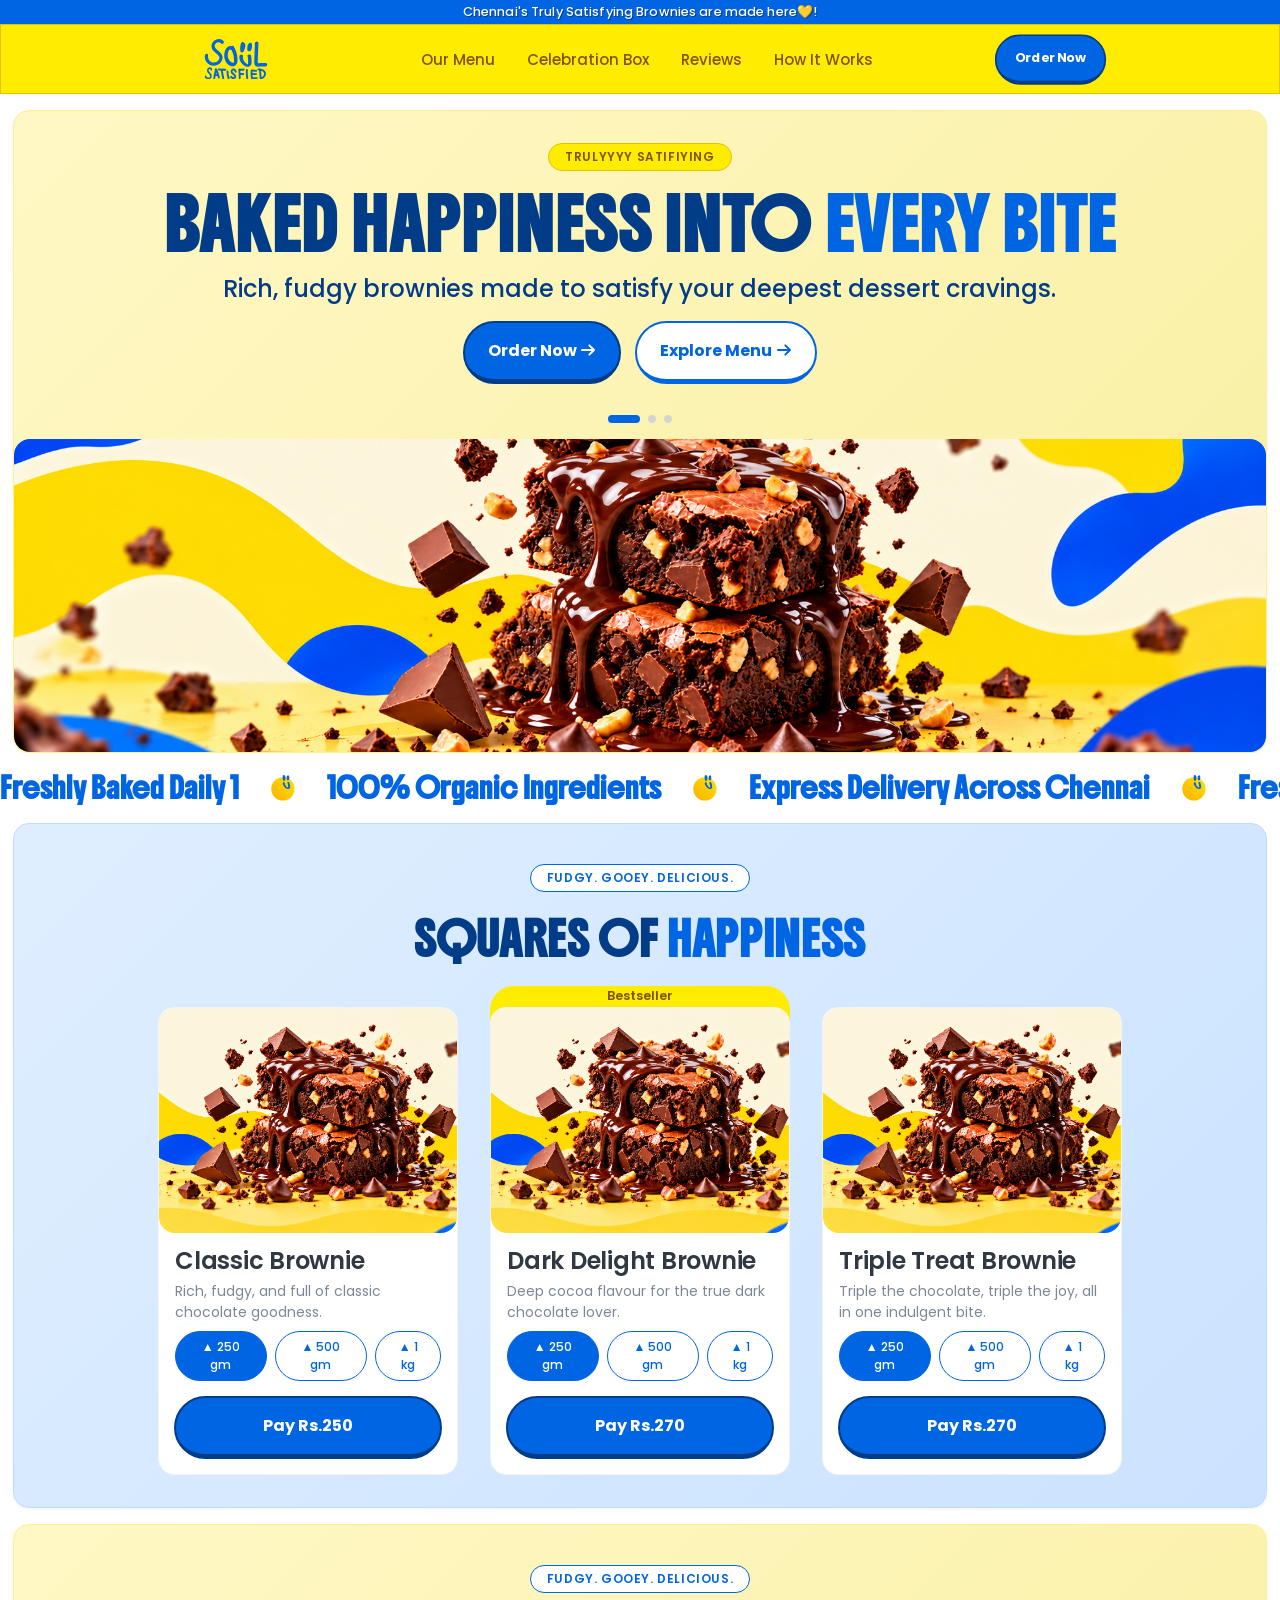
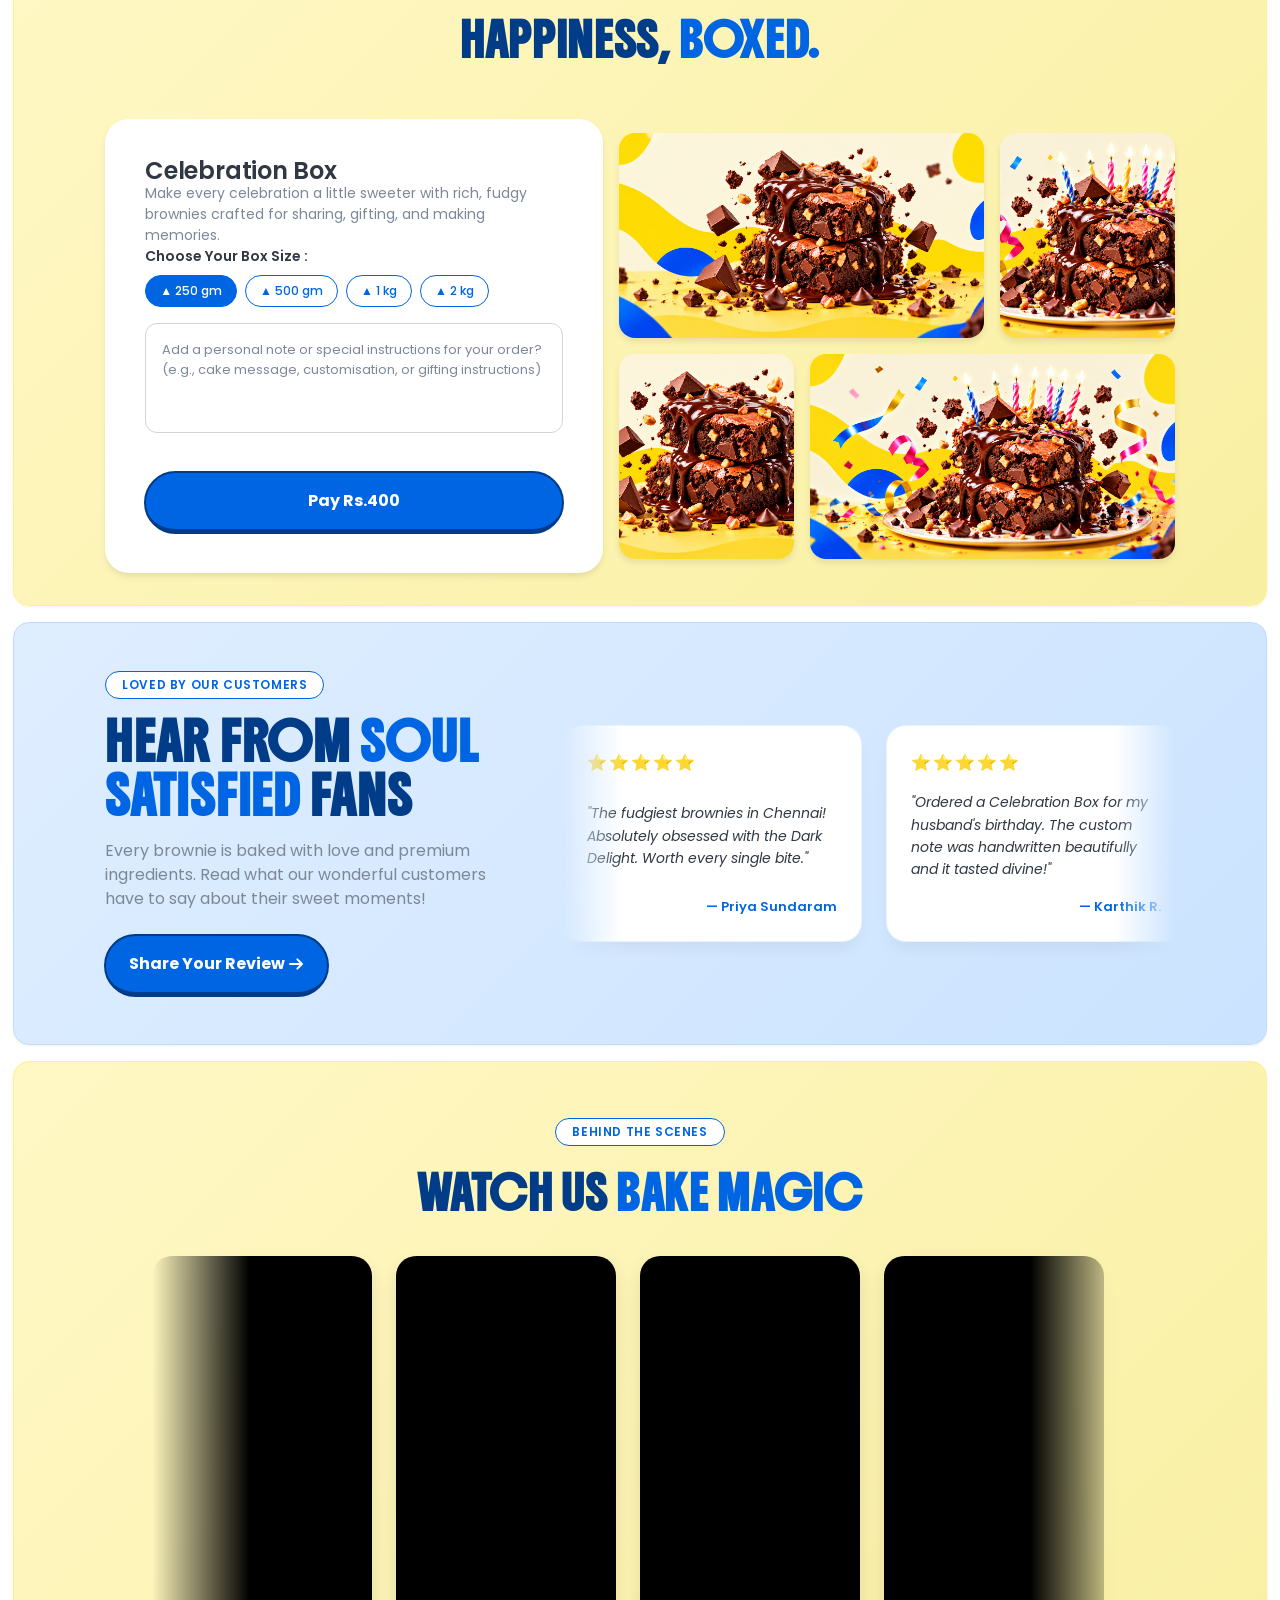
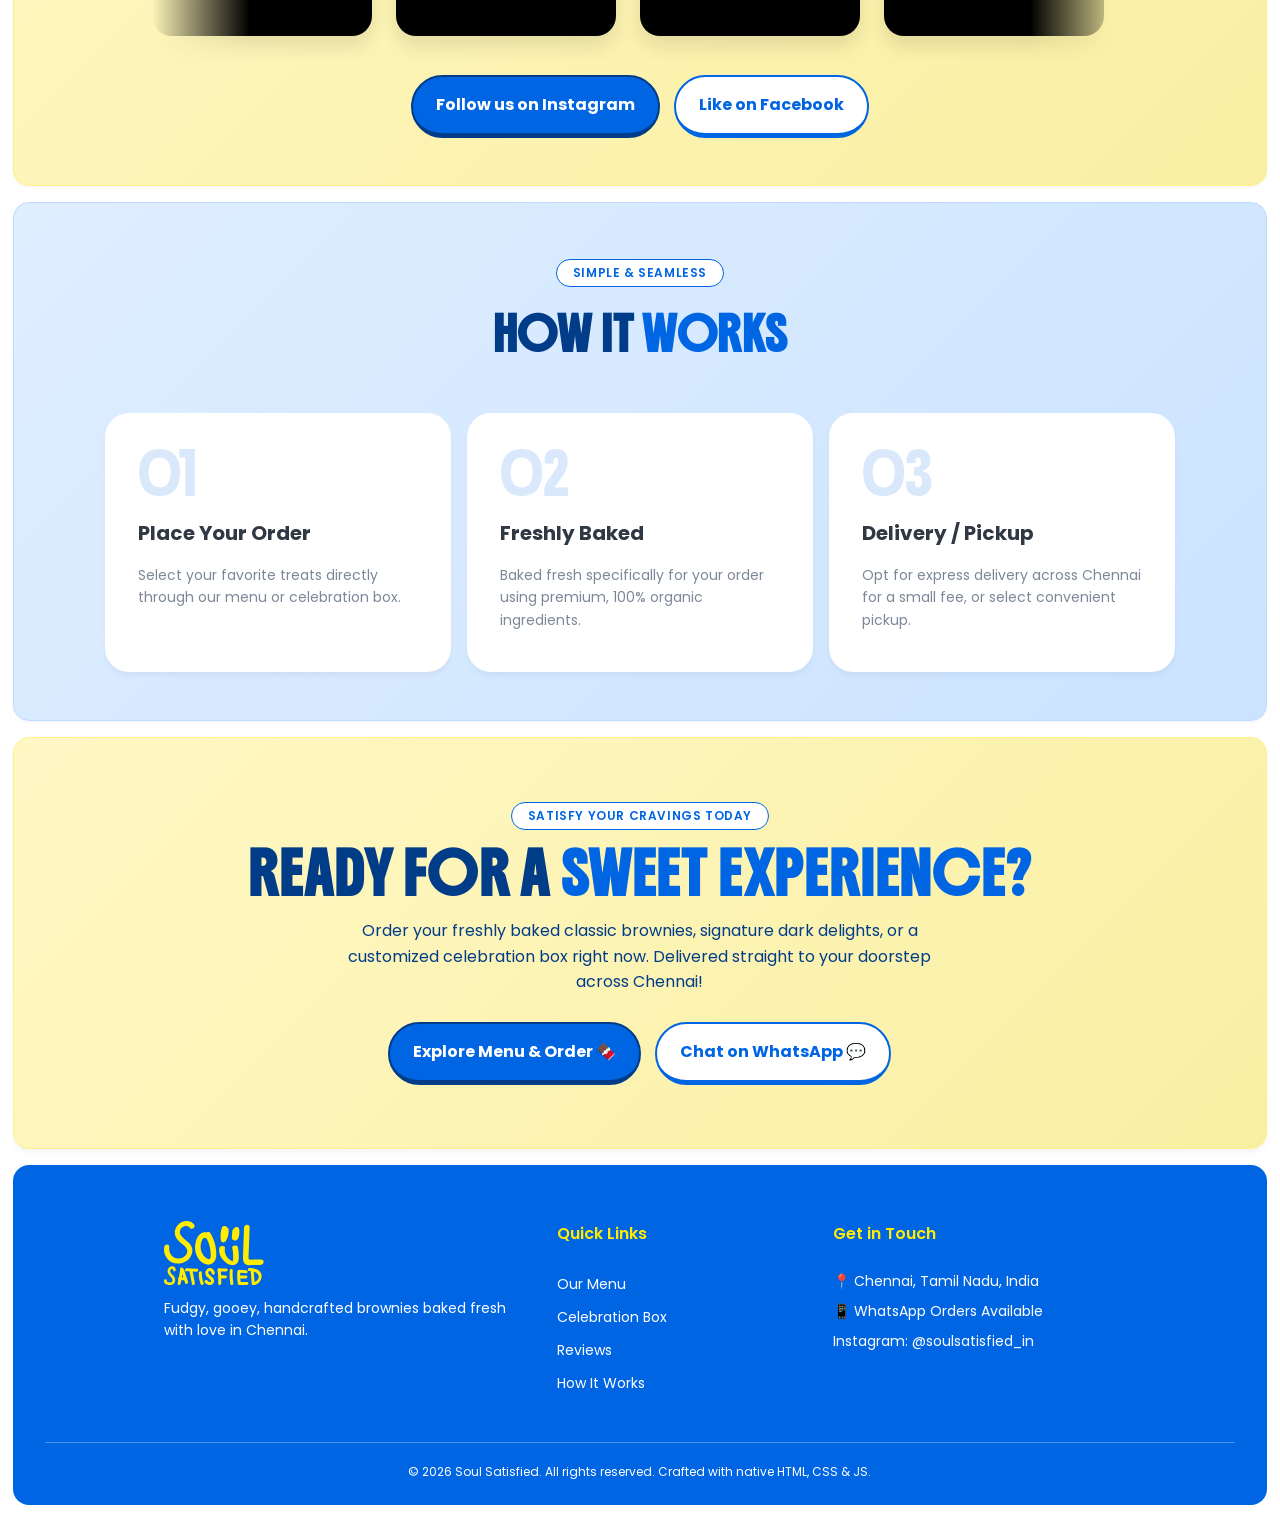
==== commit 04bb9521: "Add files via upload" ====
--- a/index.html
+++ b/index.html
@@ -494,39 +494,39 @@
                     
                     <!-- Track Group 1 -->
                     <div class="reels-group">
-                        <a href="https://www.instagram.com/reel/DeWgza1uFKS/" target="_blank" class="reel-item" onclick="openReelModal(event, './assets/reel1.mp4')">
-                            <video class="reel-video" autoplay muted loop playsinline><source src="./assets/reel1.mp4" type="video/mp4"></video>
-                        </a>
-                        <a href="https://www.instagram.com/reel/DV6eaDsCFuv/" target="_blank" class="reel-item" onclick="openReelModal(event, './assets/reel2.mp4')">
-                            <video class="reel-video" autoplay muted loop playsinline><source src="./assets/reel2.mp4" type="video/mp4"></video>
-                        </a>
-                        <a href="https://www.instagram.com/reel/DUBVt4qiPaq/" target="_blank" class="reel-item" onclick="openReelModal(event, './assets/reel3.mp4')">
-                            <video class="reel-video" autoplay muted loop playsinline><source src="./assets/reel3.mp4" type="video/mp4"></video>
+                        <a href="https://www.instagram.com/reel/DeWgza1uFKS/" target="_blank" class="reel-item" onclick="openReelModal(event, './assets/reel4.mp4')">
+                            <video class="reel-video" autoplay muted loop playsinline><source src="./assets/reel4.mp4" type="video/mp4"></video>
+                        </a>
+                        <a href="https://www.instagram.com/reel/DV6eaDsCFuv/" target="_blank" class="reel-item" onclick="openReelModal(event, './assets/reel4.mp4')">
+                            <video class="reel-video" autoplay muted loop playsinline><source src="./assets/reel4.mp4" type="video/mp4"></video>
+                        </a>
+                        <a href="https://www.instagram.com/reel/DUBVt4qiPaq/" target="_blank" class="reel-item" onclick="openReelModal(event, './assets/reel4.mp4')">
+                            <video class="reel-video" autoplay muted loop playsinline><source src="./assets/reel4.mp4" type="video/mp4"></video>
                         </a>
                         <a href="https://www.instagram.com/reel/DSxY6OECO94/" target="_blank" class="reel-item" onclick="openReelModal(event, './assets/reel4.mp4')">
                             <video class="reel-video" autoplay muted loop playsinline><source src="./assets/reel4.mp4" type="video/mp4"></video>
                         </a>
-                        <a href="https://www.instagram.com/reel/DSKUW7JCL36/" target="_blank" class="reel-item" onclick="openReelModal(event, './assets/reel5.mp4')">
-                            <video class="reel-video" autoplay muted loop playsinline><source src="./assets/reel5.mp4" type="video/mp4"></video>
+                        <a href="https://www.instagram.com/reel/DSKUW7JCL36/" target="_blank" class="reel-item" onclick="openReelModal(event, './assets/reel4.mp4')">
+                            <video class="reel-video" autoplay muted loop playsinline><source src="./assets/reel4.mp4" type="video/mp4"></video>
                         </a>
                     </div>
 
                     <!-- Track Group 2 (Duplicated for seamless infinite looping) -->
                     <div class="reels-group" aria-hidden="true">
-                        <a href="https://www.instagram.com/reel/DeWgza1uFKS/" target="_blank" class="reel-item" onclick="openReelModal(event, './assets/reel1.mp4')">
-                            <video class="reel-video" autoplay muted loop playsinline><source src="./assets/reel1.mp4" type="video/mp4"></video>
-                        </a>
-                        <a href="https://www.instagram.com/reel/DV6eaDsCFuv/" target="_blank" class="reel-item" onclick="openReelModal(event, './assets/reel2.mp4')">
-                            <video class="reel-video" autoplay muted loop playsinline><source src="./assets/reel2.mp4" type="video/mp4"></video>
-                        </a>
-                        <a href="https://www.instagram.com/reel/DUBVt4qiPaq/" target="_blank" class="reel-item" onclick="openReelModal(event, './assets/reel3.mp4')">
-                            <video class="reel-video" autoplay muted loop playsinline><source src="./assets/reel3.mp4" type="video/mp4"></video>
+                        <a href="https://www.instagram.com/reel/DeWgza1uFKS/" target="_blank" class="reel-item" onclick="openReelModal(event, './assets/reel4.mp4')">
+                            <video class="reel-video" autoplay muted loop playsinline><source src="./assets/reel4.mp4" type="video/mp4"></video>
+                        </a>
+                        <a href="https://www.instagram.com/reel/DV6eaDsCFuv/" target="_blank" class="reel-item" onclick="openReelModal(event, './assets/reel4.mp4')">
+                            <video class="reel-video" autoplay muted loop playsinline><source src="./assets/reel4.mp4" type="video/mp4"></video>
+                        </a>
+                        <a href="https://www.instagram.com/reel/DUBVt4qiPaq/" target="_blank" class="reel-item" onclick="openReelModal(event, './assets/reel4.mp4')">
+                            <video class="reel-video" autoplay muted loop playsinline><source src="./assets/reel4.mp4" type="video/mp4"></video>
                         </a>
                         <a href="https://www.instagram.com/reel/DSxY6OECO94/" target="_blank" class="reel-item" onclick="openReelModal(event, './assets/reel4.mp4')">
                             <video class="reel-video" autoplay muted loop playsinline><source src="./assets/reel4.mp4" type="video/mp4"></video>
                         </a>
-                        <a href="https://www.instagram.com/reel/DSKUW7JCL36/" target="_blank" class="reel-item" onclick="openReelModal(event, './assets/reel5.mp4')">
-                            <video class="reel-video" autoplay muted loop playsinline><source src="./assets/reel5.mp4" type="video/mp4"></video>
+                        <a href="https://www.instagram.com/reel/DSKUW7JCL36/" target="_blank" class="reel-item" onclick="openReelModal(event, './assets/reel4.mp4')">
+                            <video class="reel-video" autoplay muted loop playsinline><source src="./assets/reel4.mp4" type="video/mp4"></video>
                         </a>
                     </div>
 
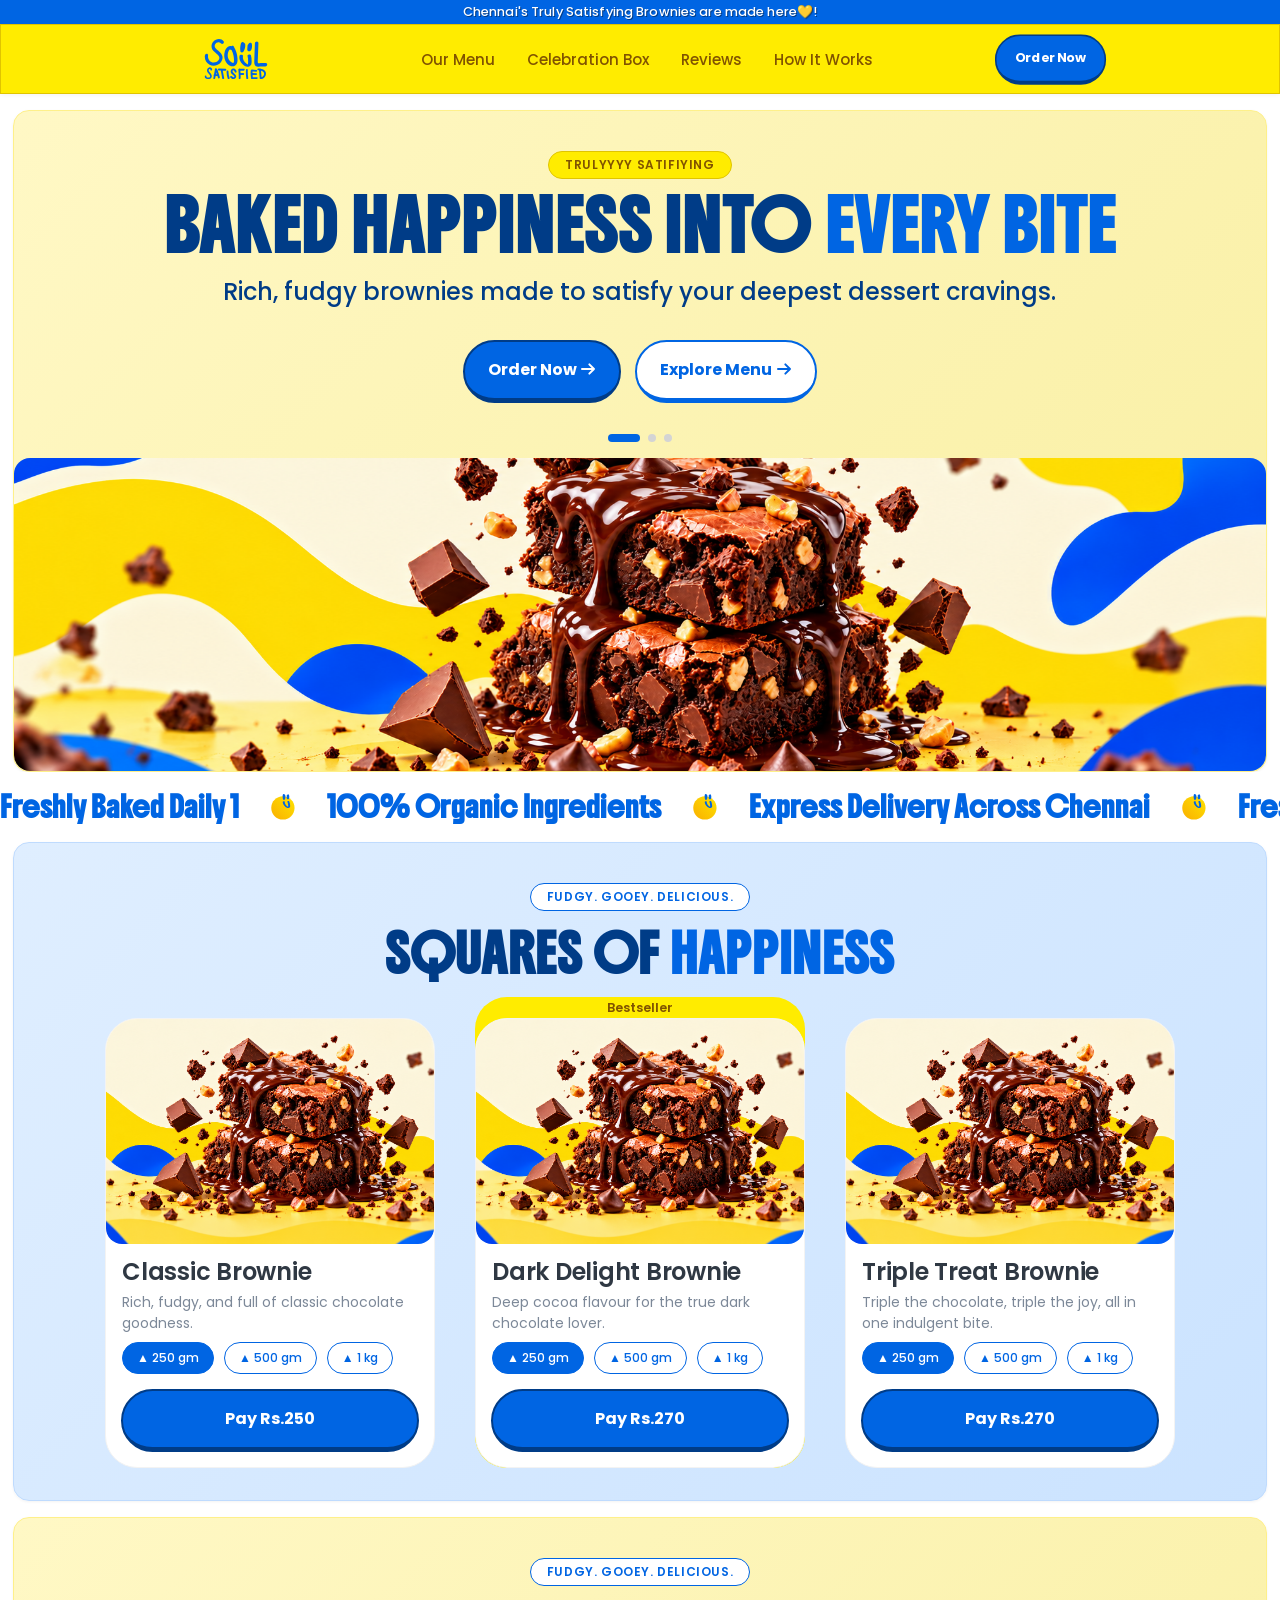
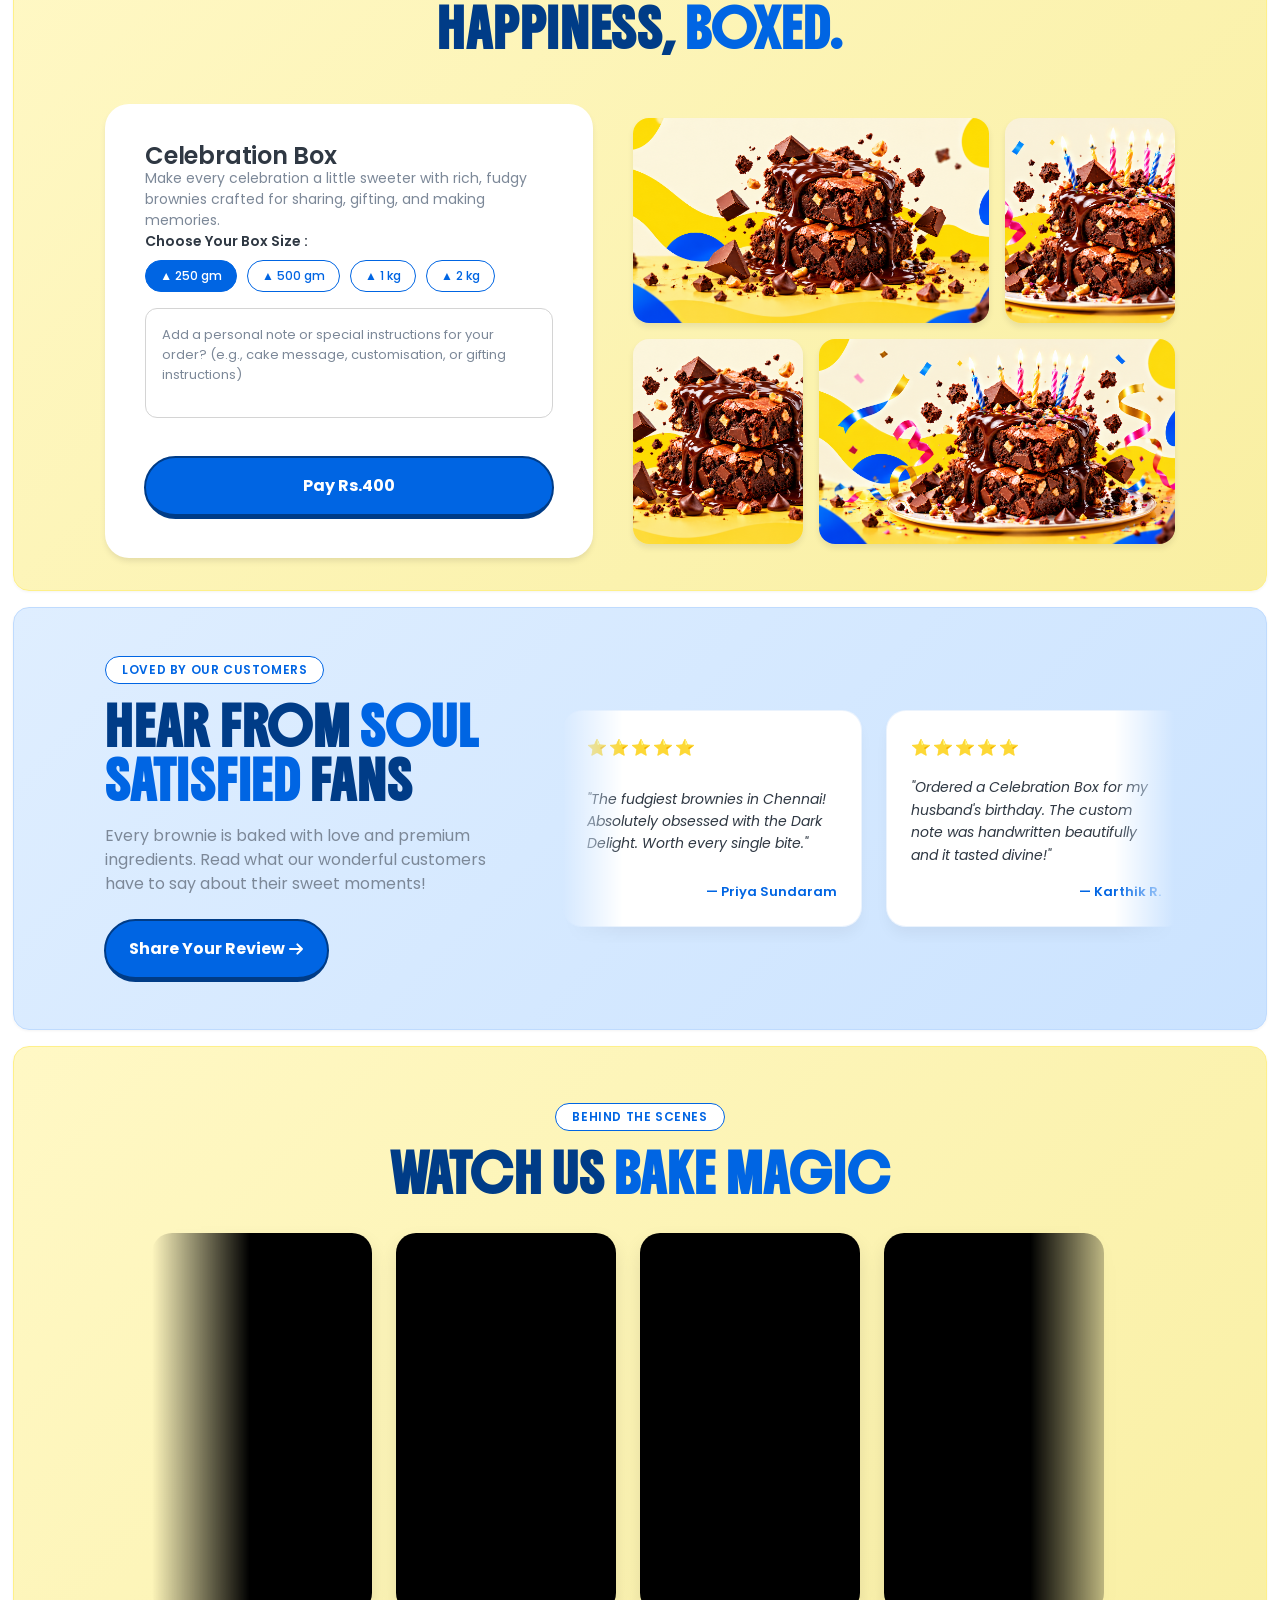
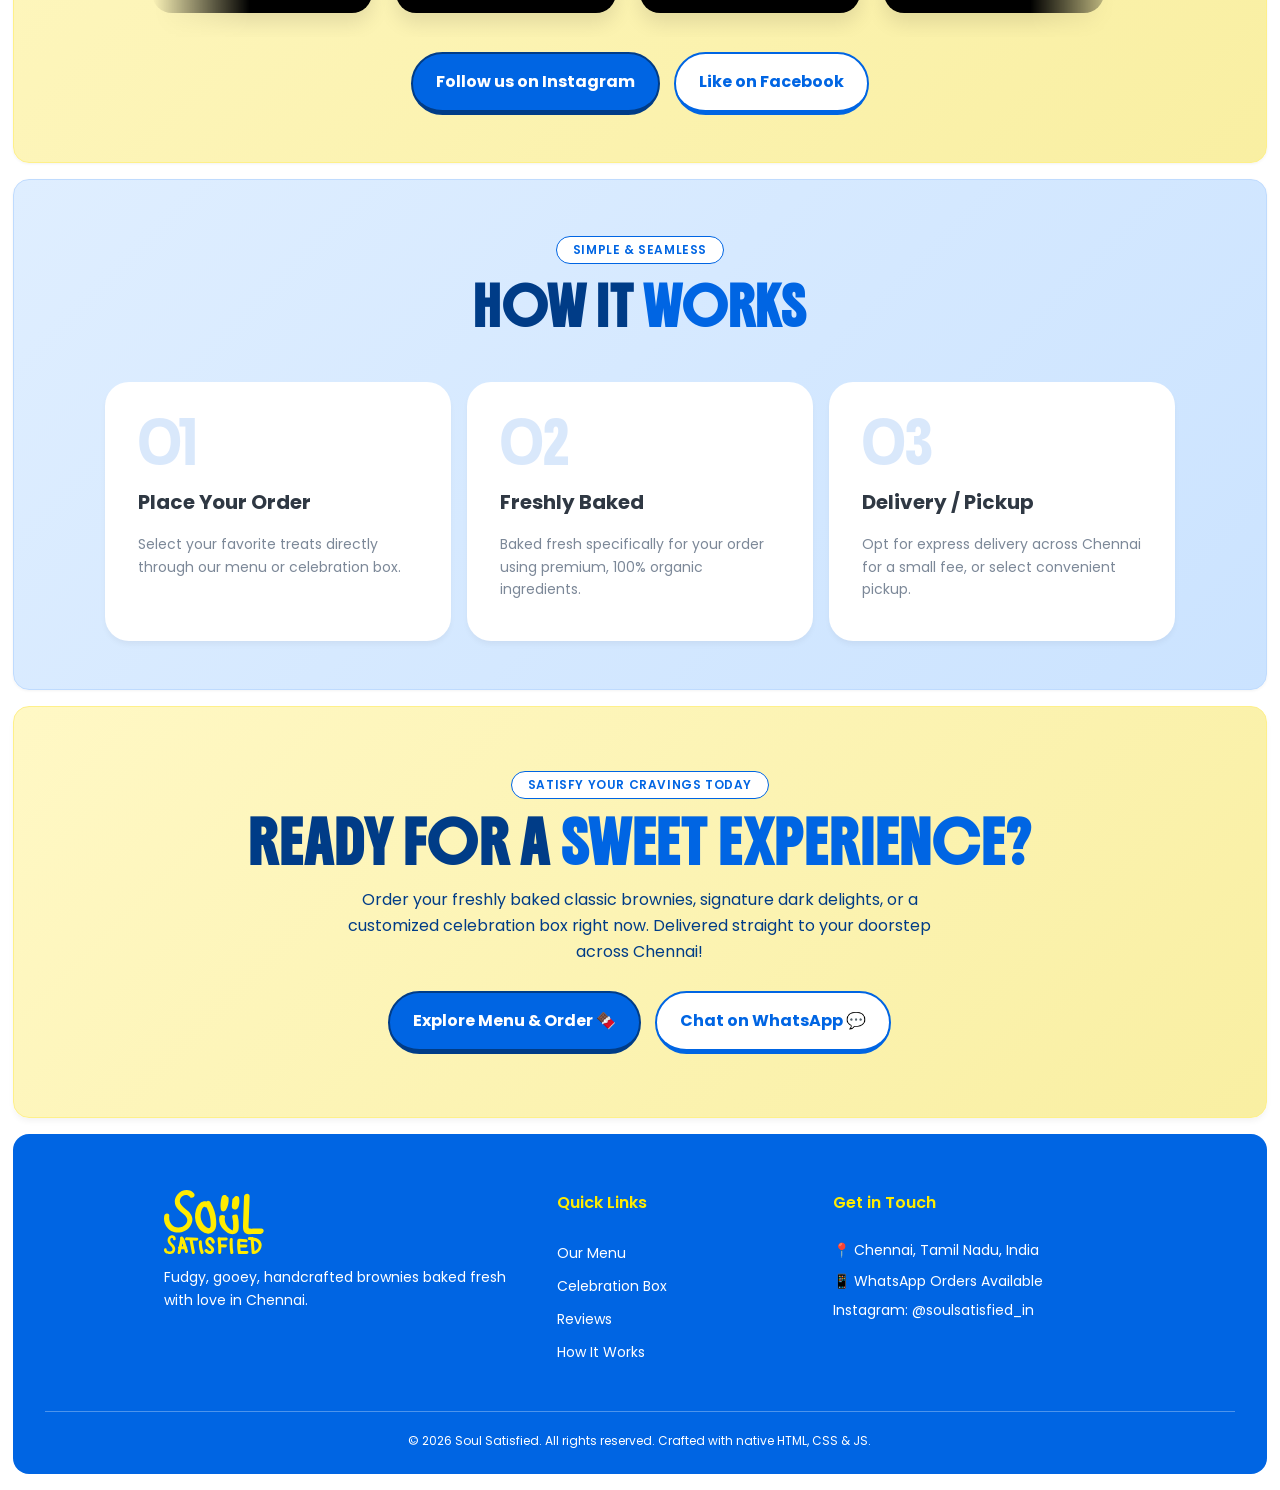
==== commit 202bd67f: "Add files via upload" ====
--- a/index.html
+++ b/index.html
@@ -10,6 +10,7 @@
     <link href="https://fonts.googleapis.com/css2?family=Boldonse&family=Poppins:wght@400;500;600;700&display=swap" rel="stylesheet">
     <!-- Link to Separate CSS Stylesheet -->
     <link rel="stylesheet" href="styles/main.css">
+    <link rel="stylesheet" href="styles/responsive.css">
 </head>
 <body>
 
@@ -18,9 +19,12 @@
         <p>Chennai's Truly Satisfying Brownies are made here💛!</p>
     </div>
 
+  
+    
+
     <!-- STICKY NAVBAR HEADER -->
     <header class="navbar-header">
-        <!-- Logo Slot (Empty for your SVG code) -->
+        <!-- Logo Slot -->
         <div class="nav-logo-slot">
             <svg width="183" height="49" viewBox="0 0 183 49" fill="none" xmlns="http://www.w3.org/2000/svg">
             <path d="M59.831 41.051C59.0086 40.2147 58.0761 39.2668 58.155 38.0372C58.1936 37.4443 58.4799 36.7563 59.172 36.6062C59.3163 36.5721 59.4665 36.5708 59.6114 36.6025C59.7564 36.6342 59.8923 36.698 60.009 36.7892C60.1197 36.8815 60.207 36.9986 60.2637 37.1309C60.3205 37.2631 60.3452 37.4069 60.3358 37.5504C60.3205 37.718 60.3559 37.8863 60.4373 38.0337C60.5188 38.1811 60.6426 38.3008 60.7929 38.3775C60.9644 38.4589 61.1539 38.4957 61.3435 38.4845C61.5332 38.4733 61.717 38.4144 61.8777 38.3135C62.0174 38.2268 62.1332 38.1068 62.2146 37.9643C62.296 37.8218 62.3405 37.6613 62.344 37.4974C62.3746 37.0253 62.2845 36.5533 62.0822 36.1254C61.88 35.6976 61.5721 35.3278 61.1875 35.0508C60.8176 34.8025 60.3934 34.6461 59.9504 34.5948C59.5074 34.5436 59.0586 34.5989 58.6415 34.7562C56.6498 35.4443 55.9008 37.5394 56.2074 39.1607C56.4644 40.5276 57.3657 41.4956 58.2376 42.4325C58.5276 42.7436 58.8269 43.0656 59.0949 43.395C59.4436 43.8214 59.9117 44.4783 59.9485 45.2249C59.9723 45.6878 59.8365 46.3521 59.3776 46.6888C58.6708 47.2158 57.496 46.9706 56.9325 46.8535C56.1982 46.6998 55.3299 46.3374 55.4346 45.4939C55.5153 44.8424 55.0454 44.5442 54.5736 44.5442C54.2942 44.5384 54.0225 44.636 53.811 44.8181C53.5994 45.0002 53.4631 45.254 53.4282 45.5305C53.3685 45.9857 53.4259 46.4487 53.5952 46.8757C53.7644 47.3028 54.0398 47.6798 54.3956 47.9715C55.1849 48.6339 56.2312 48.8279 57.0518 48.923C57.3521 48.9596 57.6542 48.9792 57.9568 48.9816C58.626 48.9935 59.2892 48.8546 59.8971 48.5754C60.7235 48.157 61.3622 47.4445 61.6868 46.579C62.2889 45.0254 61.8704 43.3529 60.4845 41.7445C60.288 41.5158 60.0659 41.2907 59.831 41.051Z" fill="#0065E3"/>
@@ -42,7 +46,7 @@
 
         </div>
 
-        <!-- Nav Links -->
+        <!-- Desktop Nav Links -->
         <nav class="nav-links">
             <a href="#products">Our Menu</a>
             <a href="#celebration">Celebration Box</a>
@@ -50,11 +54,27 @@
             <a href="#process">How It Works</a>
         </nav>
 
-        <!-- Nav CTA Button -->
-        <div class="nav-action">
+        <!-- Desktop Order Now Button (Hidden on Mobile) -->
+        <div class="nav-action" style="display: flex;">
             <a href="#products" class="btn-primary nav-cta-btn">
                 Order Now
             </a>
+        </div>
+
+        <!-- Hamburger Toggle Button -->
+        <button class="hamburger-menu" aria-label="Toggle Navigation">
+            <span></span>
+            <span></span>
+            <span></span>
+        </button>
+
+        <!-- Mobile Slide-out Menu Panel (Order Now is now inside here) -->
+        <div class="mobile-nav-menu">
+            <a href="#products">Our Menu</a>
+            <a href="#celebration">Celebration Box</a>
+            <a href="#reviews">Reviews</a>
+            <a href="#process">How It Works</a>
+            <a href="#products" class="btn-primary" style="padding: 0.75rem 1.5rem; text-decoration: none; width: 100%; text-align: center; justify-content: center;">Order Now </a>
         </div>
     </header>
 
--- a/styles/main.css
+++ b/styles/main.css
@@ -1260,4 +1260,402 @@
     font-family: 'Poppins', sans-serif;
     font-size: 0.75rem;
     color: rgba(255, 255, 255, 1);
+}
+
+
+
+/*ABOUT SECTION STARTS HERE*/
+
+
+
+
+/* Founder Section (Yellow Background Theme) */
+.founder-section {
+    width: 98%;
+    background: var(--yellow-gradient); /* Warm yellow gradient matching hero & celebration */
+    border-radius: 1rem;
+    padding: 56px 32px;
+    box-shadow: 0 1px 3px rgba(0,0,0,0.05);
+    border: 1px solid #FEF08A; /* Soft yellow border */
+    display: flex;
+    justify-content: center;
+    align-items: center;
+}
+
+.founder-container {
+    max-width: 1200px;
+    width: 90%;
+    margin: 0 auto;
+    display: grid;
+    grid-template-columns: 1fr;
+    gap: 3rem;
+    align-items: center;
+}
+
+@media(min-width: 992px) {
+    .founder-container {
+        grid-template-columns: 1.2fr 1fr; /* Left text wider, right image balanced */
+    }
+}
+
+.founder-content {
+    display: flex;
+    flex-direction: column;
+    align-items: flex-start;
+    gap: 1.25rem;
+    text-align: left;
+}
+
+.founder-title {
+    font-family: 'Boldonse', sans-serif;
+    font-size: 2.25rem;
+    letter-spacing: 0.02em;
+    color: var(--hero-text-main); /* Deep blue text for high contrast on yellow */
+    line-height: 1.3;
+}
+
+.founder-title span {
+    color: var(--primary-blue);
+}
+
+.founder-text {
+    font-family: 'Poppins', sans-serif;
+    font-size: 0.95rem;
+    color: var(--hero-desc); /* Readable dark blue-gray text on yellow */
+    line-height: 1.7;
+}
+
+.founder-signature {
+    margin-top: 0.5rem;
+}
+
+.founder-signature h4 {
+    font-family: 'Boldonse', sans-serif;
+    font-size: 1rem;
+    color: var(--primary-blue);
+    letter-spacing: 0.02em;
+}
+
+/* Founder Image Wrapper */
+.founder-image-wrapper {
+    width: 100%;
+    display: flex;
+    justify-content: center;
+    align-items: center;
+    border-radius: 20px;
+    overflow: hidden;
+    box-shadow: 0 15px 30px -5px rgba(0, 60, 135, 0.12);
+    border: 3px solid var(--white);
+}
+
+.founder-img {
+    width: 100%;
+    height: 400px;
+    object-fit: cover;
+    transition: transform 0.5s ease;
+}
+
+.founder-image-wrapper:hover .founder-img {
+    transform: scale(1.03);
+}
+
+
+/* About the Brand Section (Blue Background Theme) */
+.brand-story-section {
+    width: 98%;
+    background: var(--blue-gradient); /* Rich blue gradient matching menu & reviews */
+    border-radius: 1rem;
+    padding: 56px 32px;
+    margin-top: 1rem;
+    box-shadow: 0 1px 3px rgba(0,0,0,0.05);
+    border: 1px solid #BFDBFE; /* Soft blue border */
+    display: flex;
+    justify-content: center;
+    align-items: center;
+}
+
+.brand-story-container {
+    max-width: 1200px;
+    width: 90%;
+    margin: 0 auto;
+    display: grid;
+    grid-template-columns: 1fr;
+    gap: 3rem;
+    align-items: center;
+}
+
+@media(min-width: 992px) {
+    .brand-story-container {
+        grid-template-columns: 1fr 1.2fr; /* Left brand SVG slot, right text wider */
+    }
+}
+
+/* Brand SVG Image Slot */
+.brand-image-slot {
+    width: 100%;
+    height: 380px;
+}
+
+.brand-image-slot svg {
+    width: 100%;
+    height: 100%;
+    object-fit: contain;
+}
+
+.brand-content {
+    display: flex;
+    flex-direction: column;
+    align-items: flex-start;
+    gap: 1.25rem;
+    text-align: left;
+}
+
+.brand-title {
+    font-family: 'Boldonse', sans-serif;
+    font-size: 2.25rem;
+    letter-spacing: 0.02em;
+    color: var(--hero-desc); /* Deep blue-gray text */
+    line-height: 1.3;
+}
+
+.brand-title span {
+    color: var(--primary-blue);
+}
+
+.brand-text {
+    font-family: 'Poppins', sans-serif;
+    font-size: 0.95rem;
+    color: var(--card-desc);
+    line-height: 1.7;
+}
+
+/* Brand Section Statistics Cards Grid */
+.brand-stats-grid {
+    display: grid;
+    grid-template-columns: repeat(1, 1fr);
+    gap: 16px;
+    width: 100%;
+    margin-top: 1rem;
+}
+
+@media(min-width: 768px) {
+    .brand-stats-grid {
+        grid-template-columns: repeat(3, 1fr);
+    }
+}
+
+/* Individual Stat Card with Yellow Background */
+.brand-stat-card {
+    background: var(--white);
+    border: 1px solid var(--blue-chip-bg);
+    border-radius: 16px;
+    padding: 20px 16px;
+    text-align: center;
+    display: flex;
+    flex-direction: column;
+    justify-content: center;
+    align-items: center;
+    gap: 0.5rem;
+   
+    transition: transform 0.3s ease, box-shadow 0.3s ease;
+}
+
+.brand-stat-card:hover {
+    transform: translateY(-4px);
+    box-shadow: 0 8px 16px rgba(0, 60, 135, 0.08);
+}
+
+.brand-stat-number {
+    font-family: 'Boldonse', sans-serif;
+    font-size: 1.5rem;
+    color: var(--hero-text-main);
+    letter-spacing: 0.02em;
+    line-height: 1.1;
+}
+
+.brand-stat-title {
+    font-family: 'Poppins', sans-serif;
+    font-size: 1rem;
+    font-weight: 500;
+    color: var(--primary-blue);
+}
+
+.brand-stat-desc {
+    font-family: 'Poppins', sans-serif;
+    font-size: 0.75rem;
+    color: var(--hero-desc);
+    opacity: 0.85;
+    line-height: 1.4;
+}
+
+
+
+/*Gallery Section*/
+
+/* Product Gallery Showcase Section (Yellow Background Theme) */
+.gallery-showcase-section {
+    width: 98%;
+    background: var(--yellow-gradient);
+    border-radius: 1rem;
+    padding: 56px 32px;
+    margin-bottom: 1rem;
+    box-shadow: 0 1px 3px rgba(0,0,0,0.05);
+    border: 1px solid #FEF08A;
+    display: flex;
+    justify-content: center;
+    align-items: center;
+}
+
+.gallery-showcase-container {
+    max-width: 1200px;
+    width: 95%;
+    margin: 0 auto;
+    display: flex;
+    flex-direction: column;
+    align-items: center;
+    gap: 2.5rem;
+}
+
+/* Filter Buttons Bar */
+.gallery-filters {
+    display: flex;
+    flex-wrap: wrap;
+    justify-content: center;
+    gap: 12px;
+    margin-bottom: 1rem;
+}
+
+.filter-btn {
+    background-color: var(--white);
+    border: 2px solid var(--yellow-chip-stroke);
+    color: var(--yellow-chip-text);
+    padding: 8px 20px;
+    border-radius: 9999px;
+    font-family: 'Poppins', sans-serif;
+    font-size: 0.875rem;
+    font-weight: 600;
+    cursor: pointer;
+    transition: all 0.25s ease;
+    box-shadow: 0 2px 4px rgba(0,0,0,0.03);
+}
+
+.filter-btn:hover {
+    background-color: var(--secondary-yellow);
+    transform: translateY(-2px);
+}
+
+.filter-btn.active {
+    background-color: var(--primary-blue);
+    border-color: var(--primary-blue);
+    color: var(--white);
+    box-shadow: 0 4px 10px rgba(0, 101, 227, 0.2);
+}
+
+/* Gallery Responsive Grid */
+.gallery-grid {
+    width: 100%;
+    display: grid;
+    grid-template-columns: repeat(1, 1fr);
+    gap: 20px;
+}
+
+@media(min-width: 640px) {
+    .gallery-grid {
+        grid-template-columns: repeat(2, 1fr);
+    }
+}
+
+@media(min-width: 1024px) {
+    .gallery-grid {
+        grid-template-columns: repeat(4, 1fr);
+    }
+}
+
+/* Individual Gallery Card Item */
+.showcase-gallery-item {
+    background: var(--white);
+    border-radius: 18px;
+    overflow: hidden;
+    box-shadow: 0 8px 20px rgba(0, 60, 135, 0.08);
+    border: 1px solid rgba(224, 196, 0, 0.3);
+    display: flex;
+    flex-direction: column;
+    transition: transform 0.3s cubic-bezier(0.2, 0.8, 0.2, 1), box-shadow 0.3s ease;
+    animation: fadeInScale 0.4s ease forwards;
+}
+
+.showcase-gallery-item:hover {
+    transform: translateY(-6px);
+    box-shadow: 0 14px 28px rgba(0, 60, 135, 0.15);
+}
+
+.showcase-img-wrap {
+    width: 100%;
+    height: 240px;
+    overflow: hidden;
+    position: relative;
+}
+
+.showcase-img-wrap img {
+    width: 100%;
+    height: 100%;
+    object-fit: cover;
+    transition: transform 0.5s ease;
+}
+
+.showcase-gallery-item:hover .showcase-img-wrap img {
+    transform: scale(1.06);
+}
+
+.showcase-badge {
+    position: absolute;
+    top: 12px;
+    left: 12px;
+    background: rgba(0, 101, 227, 0.85);
+    backdrop-filter: blur(4px);
+    color: var(--white);
+    font-size: 0.7rem;
+    font-weight: 600;
+    padding: 4px 10px;
+    border-radius: 9999px;
+    text-transform: uppercase;
+    letter-spacing: 0.04em;
+}
+
+.showcase-info {
+    padding: 16px;
+    display: flex;
+    flex-direction: column;
+    gap: 4px;
+}
+
+.showcase-title {
+    font-family: 'Poppins', sans-serif;
+    font-size: 1rem;
+    font-weight: 600;
+    color: var(--card-name);
+}
+
+.showcase-sub {
+    font-family: 'Poppins', sans-serif;
+    font-size: 0.75rem;
+    color: var(--card-desc);
+}
+
+/* Load More Button Wrapper */
+.gallery-action-container {
+    margin-top: 1rem;
+    display: flex;
+    justify-content: center;
+}
+
+@keyframes fadeInScale {
+    from {
+        opacity: 0;
+        transform: scale(0.96);
+    }
+    to {
+        opacity: 1;
+        transform: scale(1);
+    }
 }
--- a/styles/responsive.css
+++ b/styles/responsive.css
@@ -0,0 +1,1135 @@
+/* CSS Variables & Design Tokens */
+:root {
+    --primary-blue: #0065E3;
+    --secondary-yellow: #FFEC00;
+    --tertiary-orange: #FFB300;
+    --hero-text-main: #003C87;
+    --hero-text-highlight: #0065E3;
+    --hero-desc: #003C87;
+    --yellow-chip-text: #805300;
+    --yellow-chip-bg: #FFEC00;
+    --yellow-chip-stroke: #E0C400;
+    --blue-chip-text: #0065E3;
+    --blue-chip-bg: #FFFFFF;
+    --blue-chip-stroke: #0065E3;
+    --card-name: #2F3843;
+    --card-desc: #7C8898;
+    --white: #FFFFFF;
+    --neutral-900: #171717;
+    --neutral-600: #525252;
+    --neutral-300: #D4D4D4;
+    --yellow-gradient: linear-gradient(135deg, #FFF8C5 0%, #F9EFA2 100%);
+    --blue-gradient: linear-gradient(135deg, #DFEEFF 0%, #CBE3FF 100%);
+}
+
+/* ==========================================================================
+   SOUL SATISFIED - RESPONSIVE & MOBILE STYLESHEET
+   ========================================================================== */
+
+/* Tablet Breakpoint (768px and up) */
+@media (min-width: 768px) {
+    .nav-links {
+        display: flex;
+    }
+    
+    .process-grid {
+        grid-template-columns: repeat(3, 1fr);
+    }
+
+    .footer-container {
+        grid-template-columns: 1.5fr 1fr 1.2fr;
+    }
+
+    .brand-stats-grid {
+        grid-template-columns: repeat(3, 1fr);
+    }
+}
+
+/* Desktop / Large Screens (992px and up) */
+@media (min-width: 992px) {
+    .founder-container {
+        grid-template-columns: 1.2fr 1fr;
+    }
+
+    .brand-story-container {
+        grid-template-columns: 1fr 1.2fr;
+    }
+
+    .reviews-container {
+        grid-template-columns: 0.8fr 1.2fr;
+    }
+}
+
+/* Mobile & Small Tablet Optimizations (Under 992px) */
+@media (max-width: 991px) {
+    .navbar-header {
+        padding: 0.2rem 2rem;
+    }
+
+    .cards-grid {
+        flex-direction: column;
+        align-items: center;
+    }
+
+    .celebration-container {
+        flex-direction: column;
+        width: 100%;
+    }
+
+    .celebration-gallery {
+        grid-template-columns: repeat(2, 1fr);
+        grid-template-rows: repeat(2, 180px);
+        grid-template-areas:
+            "gallery1 gallery2"
+            "gallery3 gallery4";
+    }
+}
+
+/* Small Mobile Screens (Under 576px) */
+@media (max-width: 576px) {
+    .shoutout-bar p {
+        font-size: 0.7rem;
+    }
+
+    .navbar-header {
+        padding: 0.2rem 1rem;
+    }
+
+    .hero-title {
+        font-size: 2.25rem;
+    }
+
+    .hero-description {
+        font-size: 1.1rem;
+    }
+
+    .founder-title, 
+    .brand-title, 
+    .reviews-title, 
+    .cta-title {
+        font-size: 1.75rem;
+    }
+
+    .celebration-gallery {
+        grid-template-columns: 1fr;
+        grid-template-rows: auto;
+        grid-template-areas: none;
+    }
+
+    .gallery-item {
+        height: 200px;
+    }
+
+    .footer-container {
+        width: 90%;
+        gap: 2rem;
+    }
+}
+
+
+
+/* ==========================================================================
+   HERO SECTION SOUL SATISFIED - INCREMENTAL RESPONSIVE STYLESHEET (SCALED FONTS & GAPS)
+   ========================================================================== */
+
+/* --------------------------------------------------------------------------
+   1. BREAKPOINT: 320px to 520px (Small Mobile View)
+   -------------------------------------------------------------------------- */
+@media (min-width: 320px) and (max-width: 520px) {
+    .shoutout-bar p {
+        font-size: 0.65rem;
+        padding: 0 0.5rem;
+    }
+
+    .navbar-header {
+        padding: 0.2rem 0.75rem;
+        top: 0.5rem;
+    }
+
+    .nav-links {
+        display: none;
+    }
+
+    .hero-header {
+        padding-top: 1.5rem;
+        padding-left: 1rem;
+        padding-right: 1rem;
+    }
+
+    /* Scaled down font size & tighter line-height for small mobile */
+    .hero-title {
+        font-size: 2.1rem;
+        line-height: 1.5;
+        margin-bottom: 0px;
+    }
+
+    .hero-description {
+        font-size: 0.95rem;
+        padding: 0 0.5rem;
+    }
+
+    .hero-actions {
+        flex-direction: column;
+        width: 100%;
+        gap: 10px;
+    }
+
+    .hero-actions .btn-primary,
+    .hero-actions .btn-outline {
+        width: 100%;
+    }
+
+    .carousel-container {
+        aspect-ratio: 4 / 3;
+    }
+
+    .cards-grid {
+        flex-direction: column;
+        align-items: center;
+        gap: 1.5rem;
+    }
+
+    .product-card {
+        width: 100%;
+        max-width: 280px;
+    }
+
+    .celebration-container {
+        flex-direction: column;
+        width: 100%;
+    }
+
+    .celebration-card {
+        padding: 1.5rem;
+        width: 100%;
+    }
+
+    .celebration-gallery {
+        grid-template-columns: 1fr;
+        grid-template-rows: auto;
+        grid-template-areas: none;
+        width: 100%;
+    }
+
+    .gallery-item {
+        height: 180px;
+    }
+
+    .footer-container {
+        width: 92%;
+        grid-template-columns: 1fr;
+        gap: 2rem;
+    }
+}
+
+
+/* --------------------------------------------------------------------------
+   2. BREAKPOINT: 521px to 720px (Large Mobile / Small Tablet View)
+   -------------------------------------------------------------------------- */
+@media (min-width: 521px) and (max-width: 720px) {
+    .navbar-header {
+        padding: 0.2rem 1.5rem;
+    }
+
+    .nav-links {
+        display: none;
+    }
+
+    /* Scaled up slightly from small mobile, but still compact */
+    .hero-title {
+        font-size: 2.6rem;
+        line-height: 1.5;
+        margin-bottom: 0px;
+    }
+
+    .hero-description {
+        font-size: 1.15rem;
+    }
+
+    .carousel-container {
+        aspect-ratio: 4 / 3;
+    }
+
+    .cards-grid {
+        flex-direction: column;
+        align-items: center;
+        gap: 2rem;
+    }
+
+    .celebration-container {
+        flex-direction: column;
+        width: 95%;
+    }
+
+    .celebration-gallery {
+        grid-template-columns: repeat(2, 1fr);
+        grid-template-rows: repeat(2, 180px);
+        grid-template-areas:
+            "gallery1 gallery2"
+            "gallery3 gallery4";
+    }
+
+    .footer-container {
+        width: 88%;
+        grid-template-columns: 1fr 1fr;
+    }
+}
+
+
+/* --------------------------------------------------------------------------
+   3. BREAKPOINT: 721px to 920px (Tablet / Compact View)
+   -------------------------------------------------------------------------- */
+@media (min-width: 721px) and (max-width: 920px) {
+    .navbar-header {
+        padding: 0.2rem 3rem;
+    }
+
+    .nav-links {
+        display: flex;
+        gap: 16px;
+    }
+
+    .nav-links a {
+        font-size: 0.85rem;
+    }
+
+    /* Transitioning font size and line height upward for tablet screens */
+    .hero-title {
+        font-size: 3rem;
+        line-height: 1.5;
+    }
+
+    .carousel-container {
+        aspect-ratio: 16 / 6;
+    }
+
+    .cards-grid {
+        flex-direction: row;
+        flex-wrap: wrap;
+        justify-content: center;
+        gap: 1.5rem;
+    }
+
+    .celebration-container {
+        flex-direction: row;
+        width: 95%;
+        gap: 1.5rem;
+    }
+
+    .celebration-gallery {
+        grid-template-columns: repeat(2, 1fr);
+        grid-template-rows: repeat(2, 190px);
+    }
+
+    .footer-container {
+        width: 85%;
+        grid-template-columns: 1.2fr 1fr;
+    }
+}
+
+
+/* --------------------------------------------------------------------------
+   4. BREAKPOINT: 921px to 1120px (Laptop / Standard View)
+   -------------------------------------------------------------------------- */
+@media (min-width: 921px) and (max-width: 1120px) {
+    .navbar-header {
+        padding: 0.2rem 6rem;
+    }
+
+    .nav-links {
+        display: flex;
+        gap: 24px;
+    }
+
+    .hero-title {
+        font-size: 3.25rem;
+        line-height: 1.5;
+    }
+
+    .carousel-container {
+        aspect-ratio: 16 / 5;
+    }
+
+    .cards-grid {
+        flex-direction: row;
+        justify-content: center;
+        gap: 2rem;
+    }
+
+    .celebration-container {
+        flex-direction: row;
+        width: 90%;
+        gap: 2rem;
+    }
+
+    .celebration-gallery {
+        grid-template-columns: repeat(3, 1fr);
+        grid-template-rows: repeat(2, 205px);
+        grid-template-areas:
+            "gallery1 gallery1 gallery2"
+            "gallery3 gallery4 gallery4";
+    }
+
+    .footer-container {
+        width: 82%;
+        grid-template-columns: 1.5fr 1fr 1.2fr;
+    }
+}
+
+
+/* --------------------------------------------------------------------------
+   5. BREAKPOINT: 1121px and Above (Ideal Desktop View)
+   -------------------------------------------------------------------------- */
+@media (min-width: 1121px) {
+    .navbar-header {
+        padding: 0.2rem 10rem;
+    }
+
+    .nav-links {
+        display: flex;
+        gap: 32px;
+    }
+
+    .hero-title {
+        font-size: 3.5rem;
+        line-height: 1.15;
+    }
+
+    .carousel-container {
+        aspect-ratio: 16 / 4;
+    }
+
+    .cards-grid {
+        flex-direction: row;
+        justify-content: center;
+        gap: 2.5rem;
+    }
+
+    .celebration-container {
+        flex-direction: row;
+        width: 90%;
+        gap: 2.5rem;
+    }
+
+    .celebration-gallery {
+        grid-template-columns: repeat(3, 1fr);
+        grid-template-rows: repeat(2, 205px);
+        grid-template-areas:
+            "gallery1 gallery1 gallery2"
+            "gallery3 gallery4 gallery4";
+    }
+
+    .footer-container {
+        width: 80%;
+        grid-template-columns: 1.5fr 1fr 1.2fr;
+    }
+}
+
+
+/* ==========================================================================
+   PRODUCT CARDS SECTION - WIDER CARDS & CENTERED CHIPS
+   ========================================================================== */
+
+/* --------------------------------------------------------------------------
+   1. BREAKPOINT: 320px to 520px (Small Mobile View)
+   -------------------------------------------------------------------------- */
+@media (min-width: 320px) and (max-width: 520px) {
+    .products-title {
+        font-size: 1.75rem;
+        line-height: 1.5;
+    }
+
+    .cards-grid {
+        flex-direction: column;
+        align-items: center;
+        width: 100%;
+        gap: 1.5rem;
+    }
+
+    /* Make product cards wider */
+    .product-card, 
+    .product-card-chip-wrapper {
+        width: 94%;
+        max-width: 340px;
+    }
+
+    .product-card2{
+        width: 100%;
+    }
+
+    .product-card-chip-wrapper {
+        order: -1; /* Keeps Bestseller on top */
+        display: flex;
+        flex-direction: column;
+        align-items: center;
+    }
+
+    .product-card-content {
+        width: 100%;
+        padding: 1.25rem;
+    }
+
+    /* Center-align the weight chips */
+    .size-selector {
+        width: 100%;
+        display: flex;
+        justify-content: flex-start;
+        align-items: center;
+        gap: 8px;
+    }
+
+    .weight-chip {
+        white-space: nowrap;
+        padding: 6px 12px;
+        font-size: 0.75rem;
+    }
+}
+
+
+/* --------------------------------------------------------------------------
+   2. BREAKPOINT: 521px to 720px (Large Mobile / Small Tablet View)
+   -------------------------------------------------------------------------- */
+@media (min-width: 521px) and (max-width: 720px) {
+    .products-title {
+        font-size: 2rem;
+        line-height: 1.5;
+    }
+
+    .cards-grid {
+        flex-direction: column;
+        align-items: center;
+        width: 100%;
+        gap: 2rem;
+    }
+
+    /* Make product cards wider */
+    .product-card, 
+    .product-card-chip-wrapper {
+        width: 90%;
+        max-width: 380px;
+    }
+
+    .product-card2{
+        width: 100%;
+    }
+
+    .product-card-chip-wrapper {
+        order: -1;
+        display: flex;
+        flex-direction: column;
+        align-items: center;
+    }
+
+    .product-card-content {
+        width: 100%;
+        padding: 1.5rem;
+    }
+
+    /* Center-align the weight chips */
+    .size-selector {
+        width: 100%;
+        display: flex;
+        justify-content: flex-start;
+        align-items: center;
+        gap: 10px;
+    }
+
+    .weight-chip {
+        white-space: nowrap;
+        padding: 8px 14px;
+        font-size: 0.8rem;
+    }
+}
+
+
+/* --------------------------------------------------------------------------
+   3. BREAKPOINT: 721px to 920px (Tablet / Compact View)
+   -------------------------------------------------------------------------- */
+@media (min-width: 721px) and (max-width: 920px) {
+    .products-title {
+        font-size: 2.1rem;
+        line-height: 1.5;
+    }
+
+    .cards-grid {
+        flex-direction: row;
+        flex-wrap: wrap;
+        justify-content: center;
+        gap: 1.5rem;
+    }
+
+    .product-card-chip-wrapper {
+        width: auto;
+        order: 0;
+    }
+
+    .product-card {
+        width: 310px;
+    }
+
+    .product-card2{
+        width: 100%;
+    }
+
+    .size-selector {
+        display: flex;
+        justify-content: flex-start;
+        align-items: center;
+        gap: 8px;
+    }
+
+    .weight-chip {
+        white-space: nowrap;
+        padding: 8px 12px;
+    }
+}
+
+
+/* --------------------------------------------------------------------------
+   4. BREAKPOINT: 921px to 1120px (Laptop / Standard View)
+   -------------------------------------------------------------------------- */
+@media (min-width: 921px) and (max-width: 1120px) {
+    .products-title {
+        font-size: 2.2rem;
+        line-height: 1.5;
+    }
+
+    .cards-grid {
+        flex-direction: row;
+        justify-content: center;
+        gap: 2rem;
+    }
+
+    .product-card-chip-wrapper {
+        width: auto;
+        order: 0;
+    }
+
+    .product-card {
+        width: 320px;
+    }
+
+    .size-selector {
+        display: flex;
+        justify-content: flex-start;
+        align-items: center;
+        gap: 8px;
+    }
+}
+
+
+/* --------------------------------------------------------------------------
+   5. BREAKPOINT: 1121px and Above (Ideal Desktop View)
+   -------------------------------------------------------------------------- */
+@media (min-width: 1121px) {
+    .products-title {
+        font-size: 2.25rem;
+        line-height: 1.5;
+    }
+
+    .cards-grid {
+        flex-direction: row;
+        justify-content: center;
+        gap: 2.5rem;
+    }
+
+    .product-card-chip-wrapper {
+        width: auto;
+        order: 0;
+    }
+
+    .product-card {
+        width: 330px;
+    }
+
+    .size-selector {
+        display: flex;
+        justify-content: flex-start;
+        align-items: center;
+        gap: 10px;
+    }
+}
+
+/* ==========================================================================
+   CELEBRATION BOX SECTION - SPACING & 2X2 CHIP MATRIX
+   ========================================================================== */
+
+/* Small Mobile & Tablet Breakpoints (Under 991px) */
+@media (max-width: 991px) {
+    .celebration-card {
+        display: flex;
+        flex-direction: column;
+        gap: 1rem; /* Increases overall spacing between internal card elements */
+        padding: 1.75rem;
+    }
+
+    /* Proper spacing between the Celebration Box title and description */
+    .celebration-card h3,
+    .celebration-card .celebration-title {
+        margin-bottom: 0.75rem;
+    }
+
+    .celebration-card p,
+    .celebration-card .celebration-desc {
+        margin-bottom: 1rem;
+    }
+
+    /* Transform the size selector chips into a clean 2x2 matrix */
+    .celebration-card .size-selector,
+    .celebration-card .celebration-sizes {
+        display: grid;
+        grid-template-columns: repeat(2, 1fr);
+        gap: 10px;
+        width: 100%;
+        margin-bottom: 1rem;
+    }
+
+    .celebration-card .weight-chip {
+        width: 100%;
+        text-align: center;
+        white-space: nowrap;
+        padding: 10px 8px;
+    }
+}
+
+/* Specific refinement for Small Mobile (320px to 520px) */
+@media (min-width: 320px) and (max-width: 520px) {
+    .celebration-card {
+        padding: 1.25rem;
+        gap: 0.85rem;
+    }
+
+    .celebration-card h3,
+    .celebration-card .celebration-title {
+        font-size: 1.5rem;
+        margin-bottom: 0.5rem;
+    }
+
+    .celebration-card p,
+    .celebration-card .celebration-desc {
+        font-size: 0.9rem;
+        margin-bottom: 0.85rem;
+        line-height: 1.4;
+    }
+
+    /* 2x2 grid layout for compact mobile screens */
+    .celebration-card .size-selector,
+    .celebration-card .celebration-sizes {
+        display: grid;
+        grid-template-columns: repeat(2, 1fr);
+        gap: 8px;
+    }
+
+    .celebration-card .weight-chip {
+        padding: 8px 4px;
+        font-size: 0.75rem;
+    }
+}
+
+/* ==========================================================================
+   CELEBRATION BOX SECTION - RESPONSIVE FIXES (SPACING & 2X2 CENTERED CHIPS)
+   ========================================================================== */
+
+@media (max-width: 991px) {
+    .celebration-card {
+        display: flex;
+        flex-direction: column;
+        gap: 1rem;
+        padding: 1.75rem;
+    }
+
+    /* Proper spacing between title and description inside celebration box */
+    .celebration-card h3,
+    .celebration-card .celebration-title {
+        margin-bottom: 0.75rem;
+    }
+
+    .celebration-card p,
+    .celebration-card .celebration-desc {
+        margin-bottom: 1rem;
+        line-height: 1.5;
+    }
+
+    /* Transform the size selector into a 2x2 matrix grid */
+    .celebration-card .size-selector,
+    .celebration-card .celebration-sizes {
+        display: grid !important;
+        grid-template-columns: repeat(2, 1fr) !important;
+        gap: 10px !important;
+        width: 100% !important;
+        margin-bottom: 1rem !important;
+    }
+
+    /* Center-align text and icon inside every weight chip */
+    .celebration-card .weight-chip,
+    .celebration-card .size-selector .weight-chip {
+        display: flex !important;
+        justify-content: center !important;
+        align-items: center !important;
+        text-align: center !important;
+        width: 100% !important;
+        white-space: nowrap !important;
+        padding: 10px 8px !important;
+        gap: 6px !important;
+    }
+}
+
+/* Specific compact mobile tuning (320px to 520px) */
+@media (min-width: 320px) and (max-width: 520px) {
+    .celebration-card {
+        padding: 1.25rem;
+        gap: 0.85rem;
+    }
+
+    .celebration-card h3,
+    .celebration-card .celebration-title {
+        font-size: 1.5rem;
+        margin-bottom: 0.5rem;
+    }
+
+    .celebration-card p,
+    .celebration-card .celebration-desc {
+        font-size: 0.9rem;
+        margin-bottom: 0.85rem;
+    }
+
+    .celebration-card .size-selector,
+    .celebration-card .celebration-sizes {
+        display: grid !important;
+        grid-template-columns: repeat(2, 1fr) !important;
+        gap: 8px !important;
+    }
+
+    .celebration-card .weight-chip,
+    .celebration-card .size-selector .weight-chip {
+        padding: 8px 4px !important;
+        font-size: 0.75rem !important;
+    }
+}
+
+/* ==========================================================================
+   CELEBRATION SECTION - 4:3 IMAGE RATIO & HORIZONTAL SCROLLER
+   ========================================================================== */
+
+@media (max-width: 991px) {
+    /* 1. Change the celebration image container to a 4:3 aspect ratio */
+    .celebration-gallery img,
+    .celebration-card img,
+    .gallery-item img,
+    .celebration-image-container {
+        aspect-ratio: 4 / 3 !important;
+        object-fit: cover !important;
+        width: 100% !important;
+    }
+
+    /* 2. Turn the 4 cards/gallery items into an automatically scrollable horizontal row */
+    .celebration-gallery {
+        display: flex !important;
+        flex-direction: row !important;
+        overflow-x: auto !important;
+        scroll-snap-type: x mandatory !important;
+        gap: 1rem !important;
+        padding-bottom: 0.75rem !important;
+        width: 100% !important;
+        -webkit-overflow-scrolling: touch;
+    }
+
+    /* Hide scrollbar for clean aesthetics while keeping smooth scroll */
+    .celebration-gallery::-webkit-scrollbar {
+        display: none;
+    }
+
+    /* Ensure each card snaps neatly into view when scrolling */
+    .celebration-gallery .gallery-item,
+    .celebration-gallery > div {
+        flex: 0 0 80% !important;
+        scroll-snap-align: center !important;
+        height: 220px !important;
+    }
+}
+
+/* ==========================================================================
+   CELEBRATION SECTION - IMAGE FIRST, THEN HORIZONTAL CARDS SCROLLER
+   ========================================================================== */
+
+@media (max-width: 991px) {
+    /* Ensure the parent container uses a vertical flex layout */
+    .celebration-container,
+    .celebration-wrapper {
+        display: flex !important;
+        flex-direction: column !important;
+    }
+
+    /* Force the image / gallery wrapper to appear FIRST (order: -1) */
+    .celebration-gallery,
+    .celebration-image-wrapper {
+        order: -1 !important;
+        display: flex !important;
+        flex-direction: row !important;
+        overflow-x: auto !important;
+        scroll-snap-type: x mandatory !important;
+        gap: 1rem !important;
+        padding-bottom: 0.75rem !important;
+        width: 100% !important;
+        -webkit-overflow-scrolling: touch;
+    }
+
+    /* Lock the celebration image to a 4:3 aspect ratio */
+    .celebration-gallery img,
+    .celebration-card img,
+    .gallery-item img {
+        aspect-ratio: 4 / 3 !important;
+        object-fit: cover !important;
+        width: 100% !important;
+    }
+
+    /* Hide scrollbars for a clean look */
+    .celebration-gallery::-webkit-scrollbar {
+        display: none;
+    }
+
+    /* Make the cards underneath scroll horizontally */
+    .celebration-gallery .gallery-item,
+    .celebration-gallery > div {
+        flex: 0 0 80% !important;
+        scroll-snap-align: center !important;
+        height: 220px !important;
+    }
+}
+
+.product-card,
+.product-card-chip-wrapper {
+    border-radius: 2rem !important; /* Adjust if your celebration card uses a different value */
+    overflow: hidden !important;
+}
+
+/* ==========================================================================
+   CUSTOMER REVIEWS SECTION - WIDER FADE & CARD LEGIBILITY FIX
+   ========================================================================== */
+
+@media (max-width: 991px) {
+    /* 1. Widen the review container or carousel track */
+    .reviews-slider, 
+    .reviews-container,
+    .testimonial-track {
+        width: 100% !important;
+        padding: 0 1rem !important;
+    }
+
+    /* 2. Make the review cards wider so text isn't cramped */
+    .review-card, 
+    .testimonial-card {
+        width: 85vw !important;
+        max-width: 240px !important;
+        margin: 0 auto !important;
+    }
+
+    /* 3. Widen/soften the side fade gradient mask so cards aren't cut off */
+    .reviews-wrapper,
+    .testimonial-slider-container {
+        -webkit-mask-image: linear-gradient(to right, transparent 0%, black 10%, black 90%, transparent 100%) !important;
+        mask-image: linear-gradient(to right, transparent 0%, black 10%, black 90%, transparent 100%) !important;
+    }
+}
+
+/* ==========================================================================
+   CTA SECTION - LINE HEIGHT FIX FOR MOBILE & TABLET
+   ========================================================================== */
+
+@media (max-width: 991px) {
+    .cta-title,
+    .cta-header h2,
+    .call-to-action h2 {
+        line-height: 1.5 !important;
+    }
+}
+
+/* Specific small mobile refinement */
+@media (min-width: 320px) and (max-width: 520px) {
+    .cta-title,
+    .cta-header h2,
+    .call-to-action h2 {
+        font-size: 1.75rem !important;
+        line-height: 1.5 !important;
+    }
+}
+
+
+/* ==========================================================================
+   HAMBURGER MENU & MOBILE NAVIGATION
+   ========================================================================== */
+
+@media (max-width: 920px) {
+    /* Hide standard inline navigation links on mobile/tablet */
+    .nav-links {
+        display: none !important;
+    }
+
+    /* Style the hamburger toggle button */
+    .hamburger-menu, 
+    .mobile-menu-toggle {
+        display: flex !important;
+        flex-direction: column;
+        justify-content: space-between;
+        width: 28px;
+        height: 20px;
+        background: transparent;
+        border: none;
+        cursor: pointer;
+        padding-right: 0;
+        z-index: 1001;
+    }
+
+    .hamburger-menu span,
+    .mobile-menu-toggle span {
+        display: block;
+        width: 100%;
+        height: 3px;
+        background-color: var(--hero-desc, #003C87);
+        border-radius: 2px;
+        transition: all 0.3s ease-in-out;
+    }
+
+    /* Active state animation for hamburger (turns into an 'X') */
+    .hamburger-menu.active span:nth-child(1) {
+        transform: translateY(8.5px) rotate(45deg);
+    }
+    .hamburger-menu.active span:nth-child(2) {
+        opacity: 0;
+    }
+    .hamburger-menu.active span:nth-child(3) {
+        transform: translateY(-8.5px) rotate(-45deg);
+    }
+
+    /* Mobile Dropdown / Slide-out Menu Panel */
+    .mobile-nav-menu {
+        position: fixed;
+        top: 0;
+        right: -100%;
+        width: 75%;
+        max-width: 300px;
+        height: 100vh;
+        background-color: var(--secondary-yellow);
+        box-shadow: -5px 0 25px rgba(0, 0, 0, 0.1);
+        display: flex;
+        flex-direction: column;
+        justify-content: center;
+        align-items: center;
+        gap: 2rem;
+        transition: right 0.4s cubic-bezier(0.77, 0, 0.175, 1);
+        z-index: 1000;
+        padding: 2rem;
+    }
+
+    .mobile-nav-menu.open {
+        right: 0;
+    }
+
+    .mobile-nav-menu a {
+        font-family: 'Poppins', sans-serif;
+        font-size: 1.15rem;
+        font-weight: 600;
+        color: var(--hero-desc, #003C87);
+        text-decoration: none;
+        transition: color 0.2s;
+    }
+
+    .mobile-nav-menu a:hover {
+        color: var(--primary-blue, #0065E3);
+    }
+
+    /* Optional Overlay Backdrop */
+    .mobile-nav-overlay {
+        position: fixed;
+        top: 0;
+        left: 0;
+        width: 100vw;
+        height: 100vh;
+        background-color: rgba(0, 0, 0, 0.4);
+        opacity: 0;
+        visibility: hidden;
+        transition: opacity 0.3s ease;
+        z-index: 999;
+    }
+
+    .mobile-nav-overlay.active {
+        opacity: 1;
+        visibility: visible;
+    }
+}
+
+/* Ensure hamburger is hidden on desktop screens */
+@media (min-width: 921px) {
+    .hamburger-menu,
+    .mobile-nav-menu,
+    .mobile-nav-overlay {
+        display: none !important;
+    }
+}
+
+
+/* Hide desktop order button on mobile and tablet viewports */
+@media (max-width: 920px) {
+    .navbar-header .nav-action {
+        display: none !important;
+    }
+}
+
+/* Move hamburger menu closer to the center from the right edge */
+@media (max-width: 920px) {
+    .hamburger-menu, 
+    .mobile-menu-toggle {
+        margin-right: 3rem; /* Adjust this value (e.g., 1rem to 2rem) to move it further inward */
+    }
+}
+
+/* Ensure text inside the Order Now button within the mobile menu is white */
+.mobile-nav-menu .btn-primary {
+    color: #FFFFFF !important;
+}
+
+/* ==========================================================================
+   DESKTOP HERO SECTION - SPACING & GAPS FIX
+   ========================================================================== */
+
+@media (min-width: 921px) {
+    /* Reset hero section layout and spacing for desktop */
+    .hero-section {
+        display: flex;
+        flex-direction: column;
+        gap: 32px;
+        padding: 0;
+    }
+
+    .hero-header {
+        display: flex;
+        flex-direction: column;
+        align-items: center;
+        text-align: center;
+        gap: 16px !important; /* Proper comfortable gap between elements */
+        padding-top: 2.5rem;
+    }
+
+    .badge-yellow {
+        margin-bottom: 4px;
+    }
+
+    .hero-title {
+        font-size: 3rem;
+        line-height: 1.15;
+        margin-bottom: 0px !important; /* Reset any negative margin */
+    }
+
+    .hero-description {
+        font-size: 1.5rem;
+        margin-top: 4px;
+        margin-bottom: 8px;
+    }
+
+    .hero-actions {
+        display: flex;
+        justify-content: center;
+        gap: 16px;
+        margin-top: 8px;
+    }
+}
